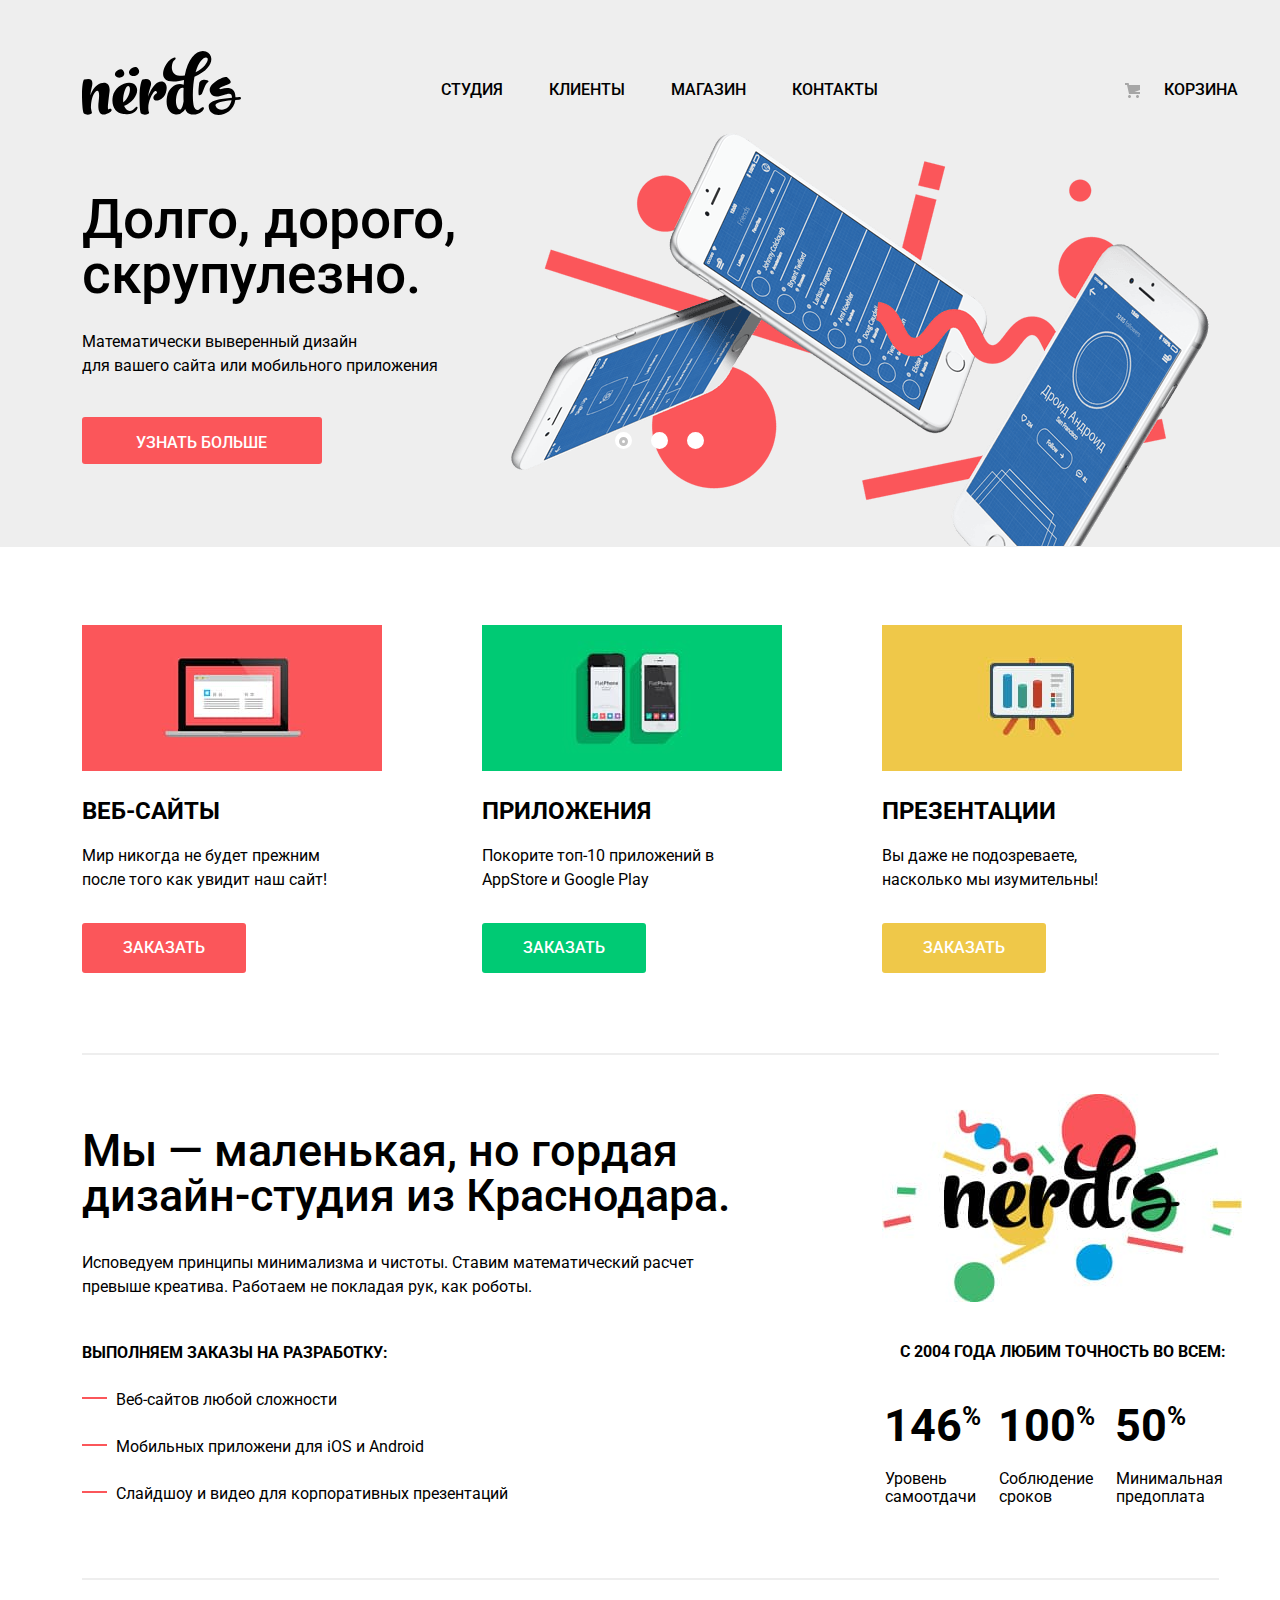
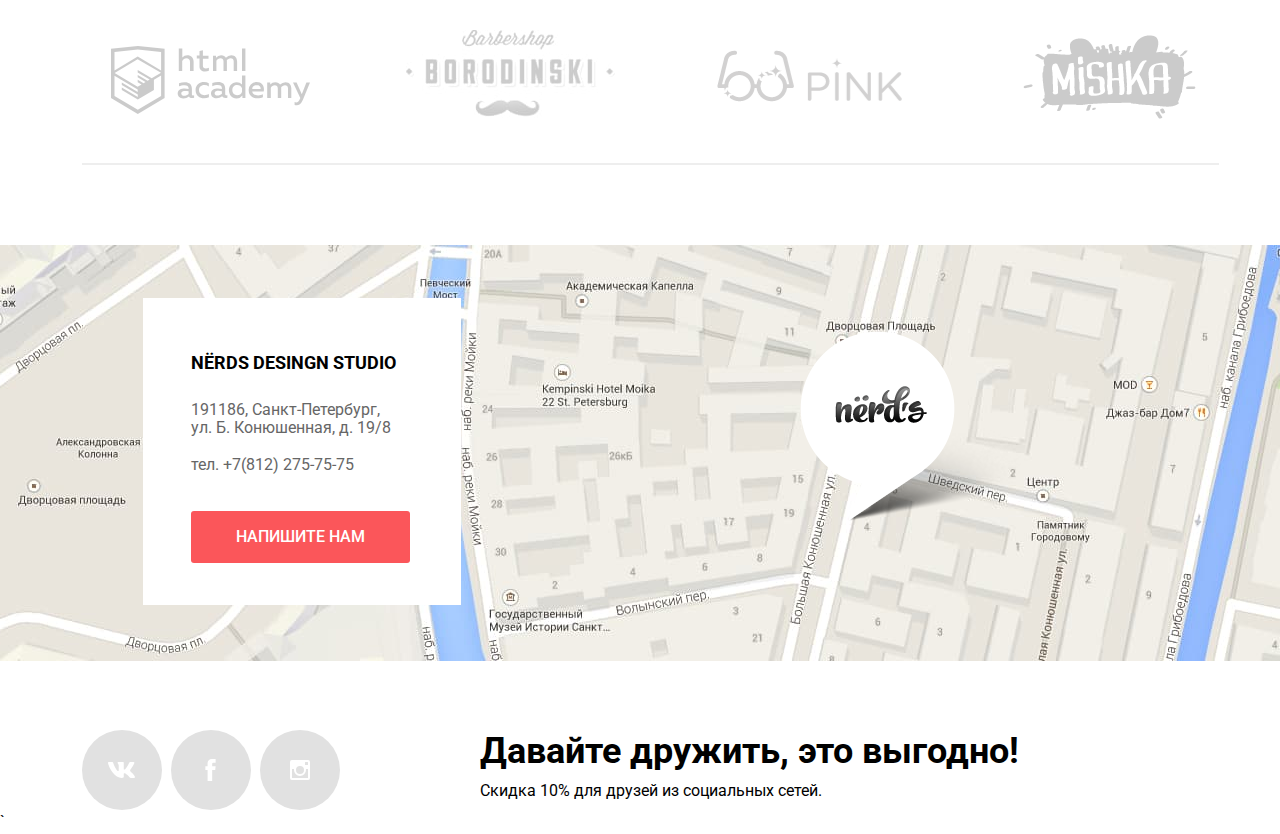
==== index.html @ 5477e5da "Выполнение задания" ====
<!DOCTYPE html>
<html class="page" lang="ru">
  <head>
    <meta charset="utf-8">
    <title>HTML Academy: Нёрдс</title>
    <link rel="preconnect" href="https://fonts.gstatic.com">
    <link href="https://fonts.googleapis.com/css2?family=Roboto&display=swap" rel="stylesheet">
    <link rel="stylesheet" href="css/normalize.css">
    <link rel="stylesheet" href="css/style.css">

    <link rel="icon" href="favicon.ico">
    <link rel="icon" href="favicon/icon.svg" type="image/svg+xml">
    <link rel="apple-touch-icon" href="favicon/180.png">
    <link rel="manifest" href="manifest.webmanifest">
  </head>
<body class="page-body">
  <header class="main-header">
      <div class="container">
        <nav class="main-navigation-wrapper">
          <a class="header-logo" href="#">
            <img class="main-header-logo" src="img/nerds-logo.svg" width="159.87" height="65.02" alt="Logo Nerds">
          </a>
          <ul class="site-navigation">
            <li><a class="site-navigation-atelier" href="#">Студия</a></li>
            <li><a class="site-navigation-client" href="#">Клиенты</a></li>
            <li><a class="site-navigation-catalog" href="сatalog.html">Магазин</a></li>
            <li><a class="site-navigation-contact" href="#"> Контакты</a></li>
          </ul>
          <div class="basket-navigation">
            <a class="basket-link" href="#">Корзина</a>
          </div>
        </nav>
      </div>
  </header>
  <main>
    <section class="beginning">
      <div class="container">
        <h1 class="visually-hidden">Интернет магазин Nerds</h1>
        <div class="advantages">
          <p class="slogan">Долго, дорого,<br> скрупулезно.</p>
          <p class="slogan-mini">Математически выверенный дизайн<br> для вашего сайта или мобильного приложения</p>
          <a href="#" class="button">Узнать больше</a>
        <section class="slider">
          <ul class="slider-list">
            <li class="slider-item slide slide-current">
              <img src="img/nerds-index-slide.png" width="760" height="431" alt="Фото телефонов">
            </li>
            <li class="slider-item slide">
              <img src="img/#" width="760" height="431" alt="Фото компьютеров">
            </li>
            <li class="slider-item slide">
              <img src="img/#" width="760" height="431" alt="Фото планшетов">
            </li>
          </ul>
        </section>
        <div class="slider-controls">
          <button  class="current" type="button" aria-label="Первый слайд"></button>
          <button type="button" aria-label="Второй слайд"></button>
          <button type="button" aria-label="Третий слайд"></button>
        </div>
        </div>
      </div>
    </section>
    <section>
      <div class="container">
        <h2 class="visually-hidden">Услуги</h2>
        <ul class="services-list">
          <li class="services-item">
            <img src="img/illustration-1.jpg"  width="760" height="431" alt="Веб-сайты">
            <h3>Веб-сайты</h3>
            <p>Мир никогда не будет прежним после того как увидит наш сайт!</p>
            <a href="#" class="button order-one">Заказать</a></li>
          <li class="services-item">
            <img src="img/illustration-2.jpg" width="300" height="146" alt="Презентации">
            <h3>Приложения</h3>
            <p>Покорите топ-10 приложений в AppStore и Google Play</p>
            <a href="#" class="button order-two">Заказать</a></li>
          <li class="services-item">
            <img src="img/illustration-3.jpg" width="300" height="146" alt="Презентации">
            <h3>Презентации</h3>
            <p>Вы даже не подозреваете, насколько мы изумительны!</p>
            <a href="#" class="button order-three">Заказать</a></li>
        </ul>
      </div>
      </section>
  <section class="features">
    <div class="container">
      <h2 class="visually-hidden">О студии</h2>
      <div class="aside">
        <p class="slogans">Мы &#8212; маленькая, но гордая дизайн-студия из Краснодара.</p>
        <img src="img/nerds-logo-color.jpg" width="360" height="208" alt="Логотип «Нердс»">
        <p class="aside-text">Исповедуем принципы минимализма и чистоты. Ставим математический расчет превыше креатива. Работаем не покладая рук, как роботы.</p>
        <p class="orders">Выполняем заказы на разработку:</p>
        <ul class="orders-for-software">
          <li class="orders-for-software-item"> Веб-сайтов любой сложности</li>
          <li class="orders-for-software-item"> Мобильных приложени для iOS и Android</li>
          <li class="orders-for-software-item"> Слайдшоу и видео для корпоративных презентаций</li>
        </ul>
        <table class="accuracy-table">
          <caption>С 2004 года любим точность во всем:</caption>
          <th>146<span class="interest">%</span></th>
          <th>100<span class="interest">%</span></th>
          <th>50<span class="interest">%</span></th>
          <tr>
            <td>Уровень самоотдачи</td>
            <td>Соблюдение сроков</td>
            <td>Минимальная предоплата</td>
          </tr>
        </table>
      </div>
    </div>
  </section>
      <div class="container">
        <h3 class="visually-hidden">Наши партнеры</h3>
        <div class="partner">
          <a href="https://htmlacademy.ru/study" class="partner-foto">
            <img src="img/logo-html.svg" width="199" height="67.82" alt="Логотип «Html Academy»"></a>
          <p class="partner-foto borod-partner">
            <img src="img/logo-borod.jpg" width="209" height="90"  alt="Логотип Барбершоп «Боровицкий»"></p>
          <p class="partner-foto pink-partner">
            <img src="img/logo-pink.svg" width="185" height="52"  alt="Логотип «Pink»"></p>
          <p class="partner-foto michka-partner">
            <img src="img/logo-michka.png" width="173" height="84"  alt="Логотип «Mishka»"></p>
        </div>
      </div>
    </section>
    <section class="map-main">
      <h2 class="visually-hidden">Контактная информация</h2>
      <img class="map" src="img/map.jpg" width="100%" height="416" alt="Карта">
      <div class="container">
        <div class="contacts">
          <div class="address-text">
            <p class="nerds">nёrds desingn studio</p>
            <p>191186, Санкт-Петербург, ул. Б. Конюшенная, д. 19/8</p>
            <a class="contacts-phone" href="tel:+78122757575">тел. +7(812) 275-75-75</a>
            <a href="https://echo.htmlacademy.ru" class="button write-button">Напишите нам</a>
          </div>
          <img class="pointer" src="img/map-marker.png" width="231" height="190" alt="Указатель">
        </div>
      </div>
  </section>
</main>
<footer class="main-footer">
    <div class="container">
      <div class="social">
        <ul class="footer-social">
          <li>
            <a class="social-button" href="#" aria-label="Вконтакте">
              <span class="visually-hidden">Вконтакте</span>
              <svg aria-hidden="true" width="27" height="16" focusable="false" viewBox="0 0 128 76"><path d="M125,5.15c.89-3,0-5.15-4.23-5.15h-14a6,6,0,0,0-6.09,4S93.59,21.31,83.5,32.59c-3.26,3.26-4.74,4.3-6.52,4.3-.89,0-2.18-1-2.18-4V5.15c0-3.56-1-5.15-4-5.15h-22a3.37,3.37,0,0,0-3.56,3.22c0,3.37,5,4.15,5.56,13.64V37.48c0,4.52-.82,5.34-2.6,5.34-4.74,0-16.29-17.43-23.13-37.38C23.72,1.57,22.38,0,18.8,0H4.8C.8,0,0,1.88,0,4c0,3.71,4.75,22.1,22.1,46.42C33.67,67,50,76,64.8,76c8.9,0,10-2,10-5.45V58c0-4,.84-4.8,3.66-4.8,2.08,0,5.64,1,13.94,9C101.9,71.74,103.46,76,108.8,76h14c4,0,6-2,4.85-6s-5.8-9.64-11.81-16.4c-3.27-3.86-8.16-8-9.64-10.09-2.08-2.67-1.49-3.86,0-6.23,0,0,17-24,18.83-32.18Z" fill="#FFFFFF"/></svg></a></li>
          <li>
            <a class="social-button" href="#" aria-label="Фейсбук">
              <span class="visually-hidden">Фейсбук</span>
              <svg aria-hidden="true" width="19" height="22" focusable="false" viewBox="0 0 10.15 21.74"><path d="M3.34 1.12A4.77 4.77 0 0 1 6.53 0h3.61v3.81H7.81a1.07 1.07 0 0 0-1.09.83v2.55h3.42c-.08 1.23-.24 2.45-.41 3.67h-3v10.87H2.21V10.86H0V7.21h2.19V3.66a3.83 3.83 0 0 1 1.15-2.54z" fill="#FFFFFF"/></svg></a></li>
          <li>
            <a class="social-button" href="#" aria-label="Инстаграм">
              <span class="visually-hidden">Инстаграм</span>
              <svg aria-hidden="true" width="20" height="20" focusable="false" viewBox="0 0 20 20"><path d="M18 0H2a2 2 0 0 0-2 2v16a2 2 0 0 0 2 2h16a2 2 0 0 0 2-2V2a2 2 0 0 0-2-2zm-8 6a4 4 0 1 1-4 4 4 4 0 0 1 4-4zM2.5 18a.47.47 0 0 1-.5-.5V9h2.1a3.4 3.4 0 0 0-.1 1 6 6 0 1 0 12 0 3.4 3.4 0 0 0-.1-1H18v8.5a.47.47 0 0 1-.5.5zM18 4.5a.47.47 0 0 1-.5.5h-2a.47.47 0 0 1-.5-.5v-2a.47.47 0 0 1 .5-.5h2a.47.47 0 0 1 .5.5z" fill="#FFFFFF"/></svg></a></li>
        </ul>
        <div class="social-text">
          <p>Давайте дружить, это выгодно!</p>
          <span class="sale">Скидка 10% для друзей из социальных сетей.</span>
      </div>
    </div>
  </div>`
    <div class="container">
      <div class="modal">
        <span>Напишите нам</span>
        <form class="login-form" action="#" method="post">
          <p class="appointment-item">
            <label for="name-fields">Ваше имя:</label>
            <input class="login-icon-name" type="text" id="name-fields" placeholder="Имя Фамилия">
          </p>
          <p class="appointment-item">
            <label for="login-fields">Ваш email:</label>
            <input class="login-icon-login" type="text" id="login-fields" placeholder="email@example.com">
          </p>
          <p class="appointment-item login-text">
            <label for="text-fields">Текст письма:</label>
            <input class="login-icon-text" type="text" id="text-fields" placeholder="В свободной форме">
          </p>
          <input class="button" type="submit" value="Отправить">
      </form>
      <button class="modal-close" type="button" aria-label="Закрыть"></button>
    </div>
  </div>
</footer>
<script src="login.js"></script>
</body>
</html>
---- css/style.css ----
/* Variables */

:root {
  --basic-black: #000000;
  --basic-white: #ffffff;
  --basic-extra-dark: #283136;
  --basic-grey: #242424;
  --basic-dum-grey: #666666;
  --basic-beige: #EEEEEE;
  --basic-beige-fon: #888888;
  --basic-button: #FB565A;
  --basic-button-hov:#E74246;
  --basic-button-foc:#D7373B;
  --basic-button-order-two: #00CA74;
  --basic-button-order-two-hov: #00BC6C;
  --basic-button-order-two-foc: #00AA62;
  --basic-button-order-three: #EFC849;
  --basic-button-order-three-hov: #EAB534;
  --basic-button-order-three-foc: #E5A722;
  --basic-social-button: #E1E1E1;
  --basic-button-appointment-item: #444444;
  --basic-button-login-icon-text: #B4B9BB;
  --basic-range-controlsr: #f1f1f1;
  --basic-range-controls: #00ca74;
  --basic-range-controls-toggler: #ababab;
  --basic-range-toggler: #cfcfcf;
  --basic-input-radio: #4D4D4D;
  --basic-button-show-hov: #DFDFDF;
  --basic-button-show-foc: #D5D5D5;
  --basic-triangle-up:  #A6A6A6;
  --basic-triangle-down: #231F20;
  --basic-pagination-item: #DBDBDB;

  --special: #E74246;
  --special-logo: #FB565A;}

/* Global */

.page-body {
  margin: 0;
  padding: 0;
  font-family: "Roboto", sans-serif;
  font-size: 16px;
  line-height: 24px;
  font-weight: 400;
  color: var(--basic-black);
  background-color: var(--beige-fon);
  min-height: 100%;
  display: grid;
  align-content: start;
  grid-template-rows: min-content 1fr min-content;}

img {
  max-width: 100%;
  height: auto;}

.button{
  color: var(--basic-white);
  background-color: var(--basic-button);
  font: inherit;
  text-align: center;
  border: none;
  display: inline-block;
  border-radius: 3px;
}

a {
  text-decoration: none;
}


.site-navigation,
.services-list,
.aside ul,
.focioter-social,
.grid-list,
.features-list,
.template,
.pagination-list ul,
.focioter-social{
  list-style: none;
}

.basket-link {
  list-style: none;
  color: var(--basic-black);
}

.visually-hidden {
  position: absolute;
  width: 1px;
  height: 1px;
  margin: -1px;
  border: 0;
  padding: 0;
  white-space: nowrap;
  clip-path: inset(100%);
  clip: rect(0 0 0 0);
  overflow: hidden;
}

  /* Grid*/

.page {
  height: 100%;
}

/* Header */

.main-header {
  font-weight: 500;
  line-height: 30px;
  background-color: var(--basic-beige);
  text-transform: uppercase;
}

.main-navigation-wrapper {
  display: flex;
  flex-wrap: wrap;
  justify-content: flex-start;
  width: 100%;
  margin: 0 auto;
  margin-left: 20px;
}

.main-header-logo {
  width: 159.87px;
  height: 65.02px;
  margin: 0;
  padding: 0;
  margin-top: 50px;
}

.main-header-logo:hover {
  opacity: 0.7;}
.main-header-logo:focus {
  opacity: 0.3;}


.site-navigation a,
.basket-link a,
.site-navigation a:focus,
.basket-link:focus {
  color: var(--basic-black);
}

.site-navigation a:hover,
.basket-link:hover{
  color: var(--special-logo);
}

.site-navigation a:active,
.basket-link:active{
  color: var(--basic-black);
}

.site-navigation a,
.basket-link{
  display: block;
}

.site-navigation {
  display: flex;
  flex-wrap: wrap;
  width: 640px;
  margin: 0;
  padding: 0;
  margin-top: 60px;
  padding-left: 200px;
}

.site-navigation a {
  padding-right: 46px;
  padding-top: 15px;
}

.site-navigation-catalog-current:before{
  content: "";
  width: 70px;
  height: 2px;
  background-color: var(--special-logo);
  position:absolute;
  top: 118px;
  left: 737px;
}

.basket-link::before {
  content: "";
  position: absolute;
  top: 23px;
  left: 24px;
  width: 15px;
  height: 15px;
  background-image: url("../img/cart-icon.svg");
  background-repeat: no-repeat;
  background-position: 0 0;
}

.basket-navigation {
  max-width: 120px;
  position: relative;
  margin-top: 60px;
  margin-left: 20px;
  padding-left: 63px;
}
.basket-navigation a {
  margin-top: 15px;
}
  /* Container */

.container {
  width: 1157px;
  margin: 0 auto;
  padding: 0;
}

  /* Main*/

.advantages {
  background-color: var(--basic-beige);
  background-size: 100%;
  display: grid;
  grid-template-columns: 395px 137px 623px;
  grid-template-rows: 189px 25px 40px 10px 158px;
  margin: 0 auto;
  margin-left: 20px;
}

.beginning{
  background-color: var(--basic-beige);
  background-size: 100%;
}

.slogan {
  font-size: 55px;
  font-weight: 500;
  line-height: 55px;
  grid-column: 1/3;
  grid-row: 1/2;
  z-index: 1;
  margin-top: 67px;
}

.slogan-mini {
  display: block;
  grid-column: 1/2;
  grid-row: 2/3;
}

.advantages a {
  background-color: var(--basic-button);
  margin-top: 38px;
  grid-column: 1/2;
  grid-row: 4/-1;
}

.advantages .button{
  display: block;
  width: 240px;
  height: 30px;
  text-transform: uppercase;
  line-height: 18px;
  font-weight: 500;
  padding-top: 17px;
}

.advantages .button:hover{
  background-color: var(--basic-button-hov);}
.advantages .button:focus{
  background-color: var(--basic-button-foc);
  box-shadow: inset 0px 3px 0px rgba(0, 1, 1, 0.1);}

.slider {
  position: relative;
  grid-column: 2/-1;
  grid-row: 1/-1;
  background-color: var(--basic-beige);
  margin-top: -10px;
}

.slider-list {
  margin: 0;
  padding: 0;
  list-style: none;
}

.slide {
  display: none;
}

.slider-controls {
  position: relative;
  top: 93px;
  left: 533px;
  z-index: 20;
  display: flex;
  width: 67px;
  justify-content: space-between;
 }

.slider-controls button {
  padding: 0;
  width: 17px;
  height: 17px;
  background-color: var(--basic-white);
  border: 2px solid var(--basic-white);
  border-radius: 50%;
  cursor: pointer;
  margin-right: -22.5px;
}

.slide-current {
  display: block;
}

.slider-controls .current::before {
  content: "";
  position: absolute;
  border: 3px solid #C1C1C1;
  width: 3px;
  height: 3px;
  border-radius: 50%;
  bottom: 26px;
  left: 4px;
}

.advantages img{
  grid-column: 2/-1;
  grid-row: 1/-1;
  background-color: var(--basic-beige);
}

.services-list {
  text-align: left;
  display: grid;
  grid-template-columns: 300px 300px 300px;
  column-gap: 100px;
  padding: 0 0;
  margin-top: 78px;
  margin-left: 20px;
  border-bottom: 2px solid var(--basic-beige);
}

.services-item h3 {
  font-weight: 700;
  font-size: 24px;
  line-height: 30px;
  text-align: left;
  text-transform: uppercase;
  margin-top: 18px;
  margin-bottom: 18px;
}

.services-item p{
  padding-right: 25px;
}

.services-list .button {
  display: inline-block;
  vertical-align: middle;
  padding: 16px 41px;
  margin-top: 15px;
  margin-bottom: 80px;
}

.services-list a {
  text-align: center;
  text-transform: uppercase;
  line-height: 18px;
  font-weight: 500;
}

.order-one:hover {
  background-color: var(--basic-button-hov);}
.order-one:focus{
  background-color:  var(--basic-button-foc);
  box-shadow: inset 0px 3px 0px rgba(0, 1, 1, 0.1);}

.order-two {
  background-color: var(--basic-button-order-two);}

.order-two:hover {
  background-color:var(--basic-button-order-two-hov);}
.order-two:focus {
  background-color: var(--basic-button-order-two-foc);
  box-shadow: inset 0px 3px 0px rgba(0, 1, 1, 0.1);}

.order-three{
  background-color: var(--basic-button-order-three);}

.order-three:hover {
  background-color: var(--basic-button-order-three-hov);}
.order-three:focus {
  background-color: var(--basic-button-order-three-foc);
  box-shadow: inset 0px 3px 0px rgba(0, 1, 1, 0.1);}


.aside {
  display: grid;
  grid-template-columns: 650px 360px;
  grid-template-rows: 50px 100px 89px 48px 120px;
  column-gap: 150px;
  border-bottom: 2px solid var(--basic-beige);
  padding-bottom: 100px;
  margin-left: 20px;
}

.slogans {
  grid-row: 1/3;
  font-weight: 500;
  font-size: 45px;
  line-height: 45px;
  margin-top: 57px;
}

.aside img {
  grid-column: 2/-1;
  grid-row: 1/3;
  padding-top: 23px;
}

.aside-text{
  grid-column: 1/2;
  grid-row: 3/4;
  margin: 0;
  padding: 0;
  margin-top: 30px;
}

.aside caption,
.orders {
  font-weight: 700;
  text-transform:uppercase;
}

.orders {
  grid-column: 1/2;
  grid-row: 4/5;
  padding-top: 15px;
}

.orders-for-software {
  grid-column: 1/2;
  grid-row: 5/-1;
  margin: 0;
  padding: 0;
  margin-top: 30px;
}
.orders-for-software li{
  padding-bottom: 23px;
}

.orders-for-software-item::before {
  content: "";
  display: inline-block;
  vertical-align: middle;
  width: 25px;
  height: 2px;
  background-color: var(--special-logo);
  margin-right: 5px;
  margin-bottom: 5px;
}
.accuracy-table{
  grid-column: 2/3;
  grid-row:-3/-1;}

.aside caption{
  margin-top: 30px;
}

.aside td {
  line-height: 18px;
  padding-top: 10px;
  padding-right: 20px;
}

.accuracy-table th {
  font-size: 45px;
  line-height: 64px;
  font-weight: 700;
  padding: 0;
  padding-top: 28px;
  text-align: left;
}

.accuracy-table .interest {
  display: inline-block;
  vertical-align: middle;
  font-size: 26px;
  line-height: 40px;
  vertical-align: super;
}

.partner {
  display: flex;
  justify-content: flex-start;
  margin: 0;
  padding: 0;
  border-bottom: 2px solid var(--basic-beige);
  padding-top: 12px;
  margin-bottom: 80px;
  padding-bottom: 20px;
  margin-left: 20px;
}
.partner a {
  margin-top: 54px;
  padding-right: 48px;
  margin-left: 29px;
}

.partner-foto img {
  opacity: 0.2;
}

.partner-foto img:hover{
   opacity: 1;
}
.partner-foto img:focus{
   opacity: 0.1;
}

.borod-partner{
  margin-top: 38px;
  margin-right: 20px;
  padding-right: 20px;
}

.borod-partner::before {
  content: "";
  display: inline-block;
  vertical-align: baseline;
  width: 2px;
  height: 52px;
  background-color: 2px solid var(--basic-beige);
  margin-right: 42px;
  margin-bottom: 18px;
}

.pink-partner::before {
  content: "";
  display: inline-block;
  vertical-align: baseline;
  width: 2px;
  height: 52px;
  background-color: 2px solid var(--basic-beige);
  margin-right: 54px;
}

.pink-partner{
  margin-top: 58px;
  margin-right: 22px;
  padding-left: 2px;
}

.michka-partner::before {
  content: "";
  display: inline-block;
  vertical-align: baseline;
  width: 2px;
  height: 52px;
  background-color: 2px solid var(--basic-beige);
  margin-right: 55px;
  margin-bottom: 20px;
}

.michka-partner{
  margin-top: 43px;
  margin-left: 38px;
}

  /*Main-footer*/


.map {
  width: 100%;
  height: 416px;
  object-fit: cover;
  position: absolute;
}

.address-text {
  position: absolute;
  background-color:  var(--basic-white);
  width: 270px;
  height: 275px;
  text-align: left;
  padding-left: 48px;
  padding-top: 32px;
  top: 53px;
  left: 143px;
}

.address-text p:nth-child(2){
  margin-right: 60px;
  margin-top: 23px;
}

.map {
  width: 100%;
  height: 416px;
  object-fit: cover;
  position: absolute;
}

.map-main{
  position: relative;
}

.contacts .nerds {
  font-size: 18px;
  line-height: 30px;
  font-weight: 700;
  color: var(--basic-black);
  text-transform: uppercase;
}

.contacts p {
  color: var(--basic-dum-grey);
  line-height: 18px;
}

.contacts .write-button {
  padding: 17px 45px;
  text-transform: uppercase;
  margin-top: 34px;
  line-height: 18px;
  font-weight: 500;
}

.contacts-phone {
  color: var(--basic-dum-grey);
  padding-right: -10px;
}

.pointer {
  position: absolute;
  top: 86px;
  left: 800px;
  width: 231px;
  height: 190px;
}


  /*Footer*/

.footer-social{
  display: flex;
  flex-wrap: nowrap;
  margin: 0 0;
  padding: 0 0;
  list-style: none;
  margin-top: 485px;
  margin-left: 20px;
}

.social{
  display: grid;
  grid-template-columns: 290px 1fr;
}

.social p {
  font-size: 36px;
  line-height: 36px;
  font-weight: 700;
  margin-bottom: 10px;
}

.social-button {
  display: flex;
  align-items: center;
  justify-content: center;
  width: 80px;
  height: 80px;
  border-radius: 50px;
  background-color: var(--basic-social-button);
  margin-right: 9px;}

.social-button:hover {
  background-color: var(--basic-button-hov);}
.social-button:focus {
  background-color: var(--basic-button-foc);
  box-shadow: inset 0px 3px 0px rgba(0, 1, 1, 0.1);}

.social-button:focus path {
  fill: rgba(0, 1, 1, 0.1);
}

.social-text {
  text-align: left;
  padding-left: 128px;
  margin-top: 452px;
}

.sale {
  line-height: 22px;
  padding: 0 0;
  margin: 0 0;
}

/*Modal*/

.modal {
  position: fixed;
  display: none;
  width: 960px;
  text-align: left;
  padding-left: 80px;
  background-color: var(--basic-white);
  box-shadow: 0px 20px 40px rgba(0, 0, 0, 0.4);
  transform: translate(-50%, -50%);
  left: 50%;
  top: 50%;
  z-index: 2;
  margin-right: auto;
}

.modal-show {
  display: block;
  animation: bounce 0.6s;
}

.modal-error {
  animation: shake 0.6s;
}
.modal span {
  display: block;
  font-size: 45px;
  line-height: 52,73px;
  font-weight: 700;
  padding-top: 78px;
  padding-left: 20px;
  padding-bottom: 33px;
}

.login-form {
  display: flex;
  flex-wrap: wrap;
  justify-content: flex-start;
}

.modal p {
  font-weight: 700;
  line-height: 18px;
}

.appointment-item{
  padding-left: 20px;
}

.appointment-item input {
  display: block;
  width: 340px;
  height: 45px;
  margin-top: 5px;
  color: var(--basic-button-appointment-item);
  opacity: 0.5;
  border-radius: 3px;
}

.login-text{
  padding-top: 3px;
}

.login-text input{
  display: block;
  width: 740px;
  height: 115px;
}


.login-icon-name:hover,
.login-icon-login:hover,
.login-icon-text:hover {
  border: 2px solid var(--basic-button-login-icon-text);
  opacity: 0.5;}
.login-icon-name:focus,
.login-icon-login:focus,
.login-icon-text:focus {
  border: 2px solid var(--basic-black);
  color: var(--basic-button-appointment-item);
  opacity: 1;}
.login-icon-name:invalid,
.login-icon-login:invalid,
.login-icon-text:invalid {
  border: 2px solid var(--basic-button-hov);
  color: var(--basic-button-hov);}

.modal input{
  padding: 0;
  padding-left: 16px;
  margin-top: 12px;
  margin-right: 20px;
}

.login-form .button{
  display: block;
  margin-left: 21px;
  margin-top: 27px;
  margin-bottom: 83px;
  padding: 13px 84px;
  text-transform: uppercase;
}

.modal-close {
  position: absolute;
  top: 78.01px;
  right: 60px;
  width: 21px;
  height: 21px;
  background-image: url("../img/close.svg");
  background-color:  var(--basic-white);
  border: 0;
  cursor: pointer;
  }

/*Catalog*/

.main-catalog{
  margin-left: 20px;
}

.title-wrapper{
  font-size: 55px;
  line-height: 55px;
  font-weight: 500;
  margin-top: 68px;
  margin-left: 33px;
  margin-bottom: 110px;
  text-align: center;
  text-transform: none;
}

.page-catalog {
  display: grid;
  grid-template-columns: 160px 1fr;
}


/*filter price*/

.price {
  line-height: 22px;
  color: var(--basic-extra-dark);}

.price .filter-item {
  margin: 0;
  padding: 0;
  border: none;}

.range-filter {
  width: 260px;
  margin-top: 52px;}

.filter-item legend {
  font-size: 18px;
  line-height: 24px;
  text-transform: uppercase;
  font-weight: 700;
}

.range-controls {
  height: 41px;
  margin-bottom: 12px;
  padding-top: 40px;
  position: relative;
  padding-right: 20px;
  padding-left: 25px;
  background-color: var(--basic-range-controlsr);
  border-radius: 5px;
}

.range-controls .bar {
  width: 70%;
  height: 2px;
  background: var(--basic-range-controls);}

.range-controls .toggle {
  width: 4px;
  height: 4px;
  padding: 0;
  border: 8px solid var(--basic-white);
  background-color:var(--basic-range-controls-toggler);
  border-radius: 50%;
  box-shadow: 0 2px 1px 0 var(--basic-range-toggler);
  position: absolute;
  top: 31px;
  left: 0;
  cursor: pointer;}

.range-controls .toggle-min {
  left: 18px;
}

.price-controls label {
  text-transform: uppercase;
  font-family: "Roboto", "Arial", sans-serif;
  font-size: 16px;
}

.range-controls .toggle-max {
  left: 160px;
}

.range-controls .scale {
  height: 2px;
  background: #d7dcde;
}

.price-controls input {
  font-family: inherit;
  font-size: inherit;
  text-align: center;
  width: 60px;
  padding: 10px;
  color: var(--basic-extra-dark);
  border: none;
  border-radius: 5px;
  background: var(--basic-range-controlsr);
  margin-bottom: 53px;
  margin-left: 5px;
}

.price-controls {
  display: flex;
}
.min-price {
  margin-right: 32px;
}
.filters fieldset {
  padding: 0;
  margin: 0;
  border: none;
}

/*filters*/

.filters {
  width: 260px;
  height: 750px;
  margin-top: 55px;
  margin-left: 20px;
}

.page-title {
  font-size: 18px;
  line-height: 30px;
  font-weight: 700;
  text-transform: uppercase;
  text-align: left;
}

.page-title ul {
  padding: 0;
  margin: 0;
  list-style: none;
  position: relative;
}

.grid-list{
  margin-top: 17px;
}

.grid-list li {
  opacity: 0.4;}

.grid-list label {
  line-height:20px;
  }

.filter-input-radio + label::before {
  content: "";
  position: absolute;
  left: -40px;
  top: -3px;
  width: 14px;
  height: 14px;
  border: 5px solid var(--basic-input-radio);
  border-radius: 50%;
  opacity: 0.4;
}

.filter-input-radio:checked + label::after {
  content: "";
  position: absolute;
  top: 4px;
  left: -33px;
  width: 9px;
  height: 9px;
  background-color: var(--basic-input-radio);
  border-radius: 50%;
  opacity: 0.4;
}

.filter-option {
  margin-bottom: 19px;
  display: block;
}

.feature-container{
  margin-top: 29px;
}

.feature-container label {
  line-height:20px;
}

.features-list li{
  color: var(--basic-extra-dark);
  margin-bottom: 19px;
  padding: 0;
  opacity: 0.4;
}

.filter-input-checkbox + label::before {
  content: "";
  position: absolute;
  top: 2px;
  left: -38px;
  width: 23px;
  height: 23px;
  background-image: url("../img/square.svg");
  background-repeat: no-repeat;
  background-position: 0 0;
  opacity: 0.4;
}

.filter-input-checkbox:checked + label::before{
  background-image: url("../img/checkbox-on.svg");
}

.grid-list,
.features-list{
  line-height: 20px;
}

.features-list label,
.filter-option label {
  position: relative;
  display: block;
  cursor: pointer;
  user-select: none;
}

.filter-option:hover,
.features-list li:hover,
.filter-option:hover label::before,
.filter-option:hover label::after,
.features-item:hover label::before {
  opacity: 1;
}

.filter-input-radio:disabled +label,
.filter-input-checkbox:disabled +label {
  opacity: 0.3
}


.button-show {
  line-height: 18px;
  font-weight: 500;
  text-transform: uppercase;
  text-align: center;
  border: none;
  width: 260px;
  height: 50px;
  padding-top: 3px;
  margin-top: 34px;
}

.button-show:hover{background-color:var(--basic-button-show-hov);}
.button-show:focus{background-color: var(--basic-button-show-foc);
  box-shadow: inset 0px 3px 0px rgba(0, 1, 1, 0.1);
  opacity: 0.3;}

.sort {
  display: flex;
  font-size: 14px;
  line-height: 18px;
  color: var(--basic-black);
  margin-top: 35px;
  margin-left: 40px;}

.sort .page-title {
  margin-right: 246px;
  margin-left: 220px;
}

.sort .button{
  display: block;
  color: var(--basic-black);
  background-color: var(--basic-white);
  font-size: 14px;
  line-height: 18px;
  text-transform: uppercase;
  opacity: 0.3;
  margin-top: 24px;
}

.sort .button:nth-child(2){
  margin-right: 25px;
}

.sort .button:nth-child(3){
  margin-right: 27px;
}

#triangle_up {
  width: 0;
  height: 0;
  border-bottom: 10px solid  var(--basic-triangle-up);
  border-left: 7px solid transparent;
  border-right: 7px solid transparent;
  opacity: 0.2;
  margin-left: 13px;
  margin-top: 24px;
}

#triangle_down {
  width: 0;
  height: 0;
  border-top: 10px solid  var(--basic-triangle-down);
  border-left: 7px solid transparent;
  border-right: 7px solid transparent;
  opacity: 1;
  margin-left: 46px;
  margin-top: 24px;
}

.sort .button:active,
.sort .button:focus,
.sort .button-current {
  opacity: 1;}

.sort .button:hover {
  opacity: 0.6;}

#triangle_up:active,
#triangle_up:focus{
  border-bottom: 10px solid var(--basic-triangle-down);}

#triangle_down:active,
#triangle_down:focus {
  border-top: 10px solid var(--basic-triangle-down);}

.button-current-triangle {
  margin-right: 0;
  padding-right: 0;}


    /* template*/


.template {
  display: flex;
  flex-wrap: wrap;
  justify-content: flex-start;
  margin-left: 200px;
  list-style: none;
  margin-left: 220px;
}

.template li {
  width: 358px;
  min-height: 616px;
}

.template li:nth-child(1),
.template li:nth-child(3),
.template li:nth-child(5){
  margin-right: 20px;
}
.template li:nth-child(1),
.template li:nth-child(2){
  margin-top: 13px;
}
.template img{
  display: block;
  width: 358px;
  height: 652px;
  object-fit: contain;
  background-size: 100%;
  padding: 0;
}
.template-item:hover .card-template{
  display: block;
}

.template-item {
  margin: 0;
  background-image: url("../img/browser.svg");
  position: relative;
  background-repeat: no-repeat;
}

.template-item:hover{
background-image: url("../img/browser-dark.svg");}

.card-template {
  width: 358px;
  height: 231px;
  background-color: var(--basic-beige);
  text-align: center;
  position: absolute;
  bottom: 0;
  right: 0;
  margin-bottom: 35px;
  display: none;
}

.card-template .page-title{
  text-align: center;
  padding-top: 8px;
}

.template .page-title:hover{
  color: var(--basic-button)}
.template .page-title:focus{
  opacity: 0.3;}

.template-info {
  display: block;
  line-height: 18px;
  color: var(--basic-dum-grey);
  text-align: center;
  margin: 0 90px;
}

.template-price{
  background-color: var(--basic-button);
  border-radius: 3px;
  color: var(--basic-white);
  margin-left: 80px;
  margin-right: 80px;
  padding: 13px 30px;
  margin-top: 33px;
  line-height: 18px;
  font-weight: 500;
}

.template-price:hover{
  background-color: var(--basic-button-hov);}
.template-price:focus{
  background-color: var(--basic-button-foc);
  box-shadow: inset 0px 3px 0px rgba(0, 1, 1, 0.1);
}

.pagination-list {
  display: flex;
  flex-wrap: wrap;
  list-style: none;
  width: 500px;
  margin-left: 260px;
  margin-top: 20px;
  padding: 0 0;
}

.pagination-list a {
  display: block;
  padding: 13px 20px;
  background-color: var(--basic-beige);}

.pagination-item {
  margin-right: 11px;
  margin-bottom: 48px;}

.pagination-item a {
  color: var(--basic-black);
}

.item-next a{
  display: block;
  padding: 13px 79px;
  font-weight: 500;
  text-transform: uppercase;
}

.pagination-item a:hover {
  background-color: var(--basic-button-show-hov);}

.pagination-item a:focus {
  background-color: var(--basic-button-show-foc);
  box-shadow: inset 0px 3px 0px rgba(0, 1, 1, 0.1);
  border-radius: 3px;}

.pagination-item a:active {
  background-color: rgba(0, 0, 0, 0.0001);
  border: 3px solid var(--basic-pagination-item);}

.pagination-item-current a,
.pagination-item-current a:hover,
.pagination-item-current a:focus,
.pagination-item-current a:active {
  padding: 9px 18px;
  background-color:  rgba(0, 0, 0, 0.0001);
  border: 3px solid var(--basic-pagination-item);}

  /* Animations */

  @keyframes bounce {
0% {
  transform: translateY(-2000px);
}
70% {
  transform: translateY(30px);
}
90% {
  transform: translateY(-10px);  }
100% {
  transform: translateY(0);
}
  }

@keyframes shake {
0%,
100% {
  transform: translateX(0);
}
10%,
30%,
50%,
70%,
90% {
  transform: translateX(-10px);
}
20%,
40%,
60%,
80% {
  transform: translateX(10px);
}
}
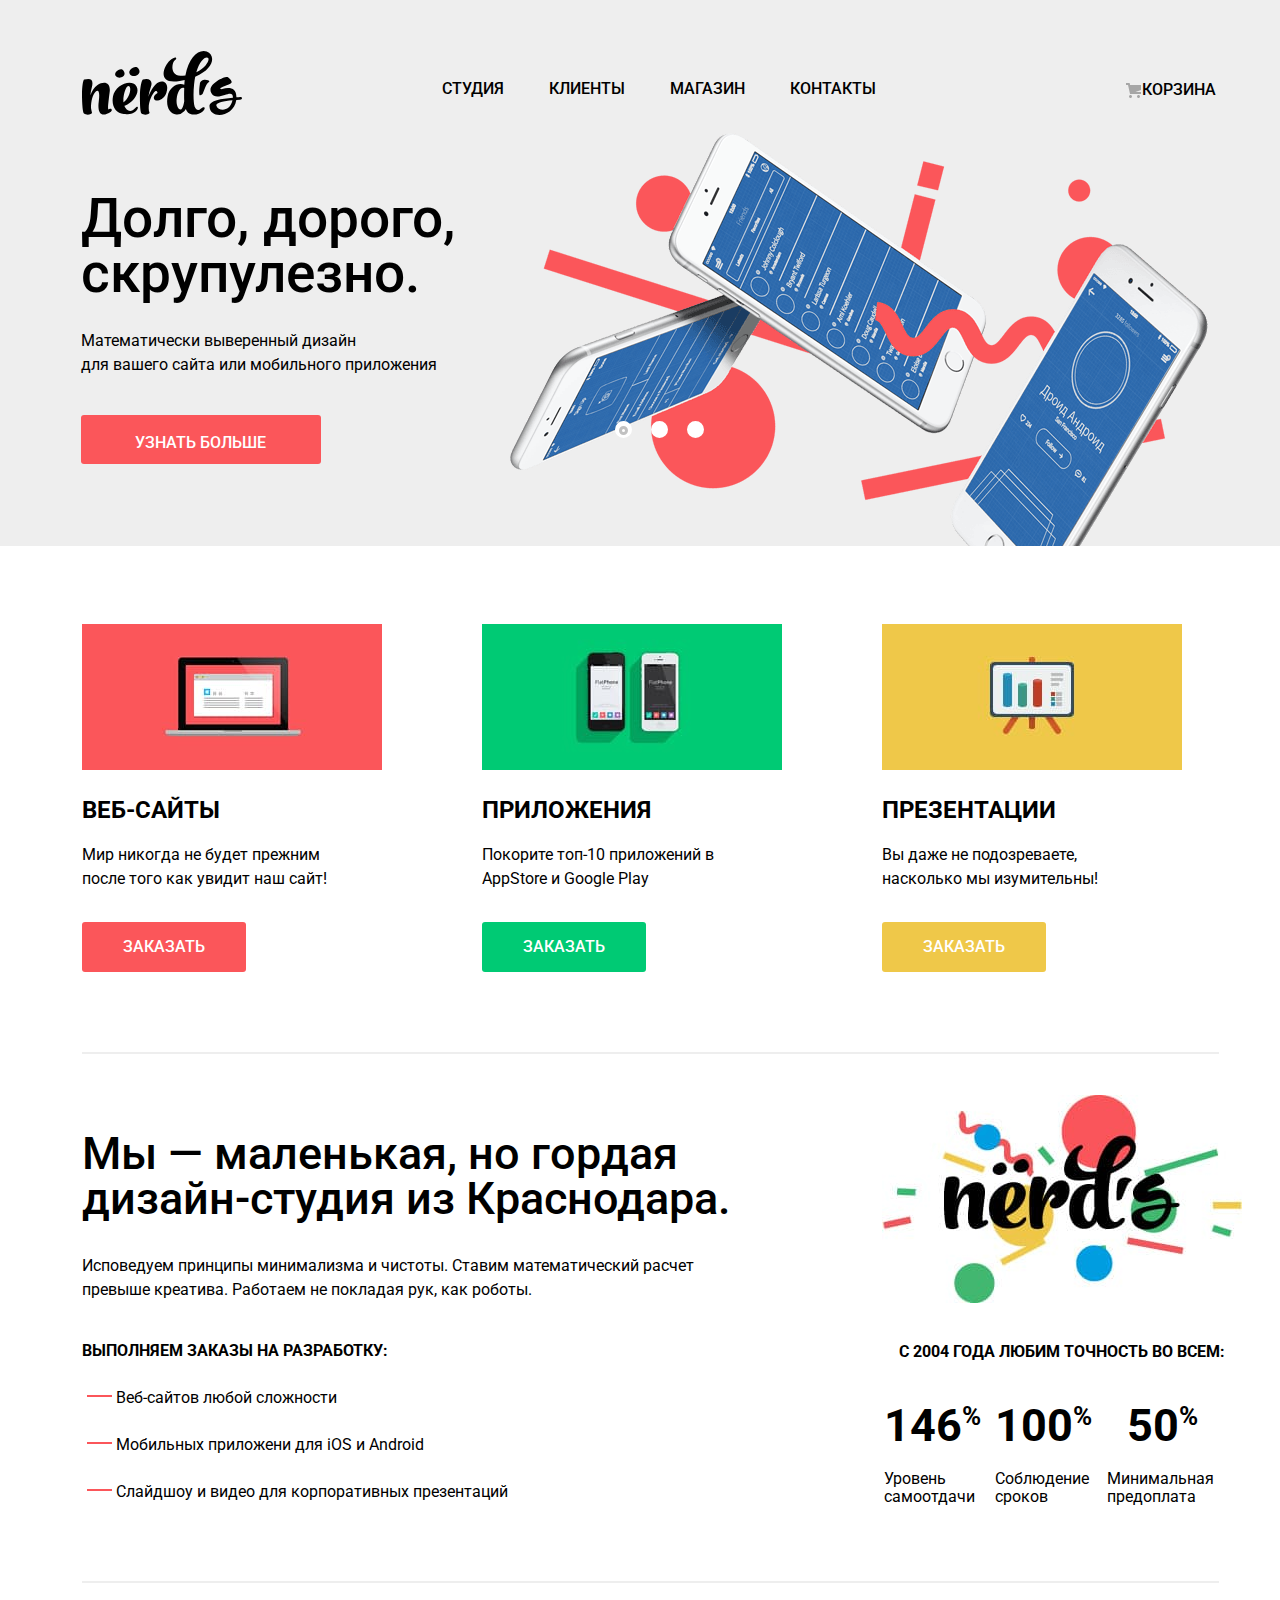
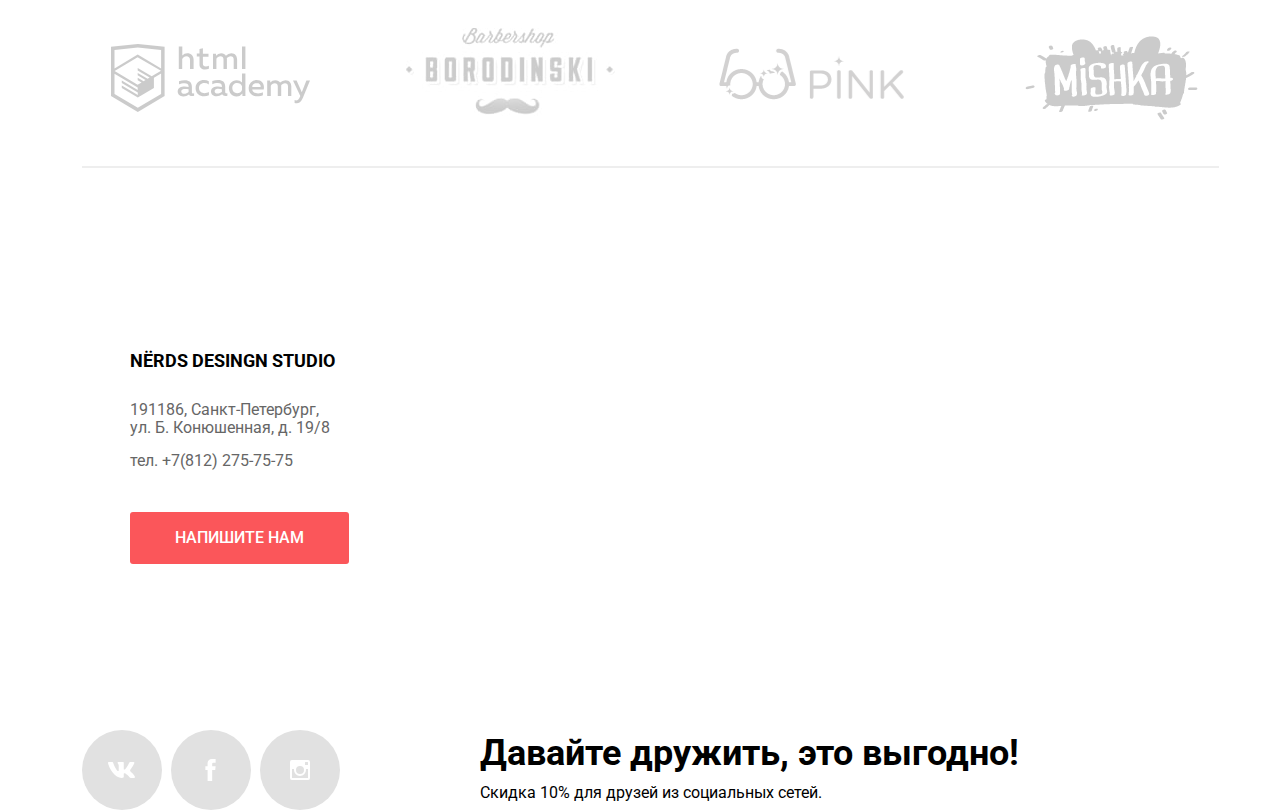
==== commit 60defeb8: "Добавление интерактивной карты" ====
--- a/index.html
+++ b/index.html
@@ -13,178 +13,204 @@
     <link rel="apple-touch-icon" href="favicon/180.png">
     <link rel="manifest" href="manifest.webmanifest">
   </head>
-<body class="page-body">
-  <header class="main-header">
+  <body class="page-body">
+    <header class="main-header">
       <div class="container">
         <nav class="main-navigation-wrapper">
           <a class="header-logo" href="#">
-            <img class="main-header-logo" src="img/nerds-logo.svg" width="159.87" height="65.02" alt="Logo Nerds">
+            <img class="main-header-logo" src="img/nerds-logo.svg" width="160" height="65" alt="Logo Nerds">
           </a>
           <ul class="site-navigation">
-            <li><a class="site-navigation-atelier" href="#">Студия</a></li>
-            <li><a class="site-navigation-client" href="#">Клиенты</a></li>
-            <li><a class="site-navigation-catalog" href="сatalog.html">Магазин</a></li>
-            <li><a class="site-navigation-contact" href="#"> Контакты</a></li>
+            <li>
+              <a class="site-navigation-atelier" href="#">Студия</a>
+            </li>
+            <li>
+              <a class="site-navigation-client" href="#">Клиенты</a>
+            </li>
+            <li>
+              <a class="site-navigation-catalog" href="сatalog.html">Магазин</a>
+            </li>
+            <li>
+              <a class="site-navigation-contact" href="#"> Контакты</a>
+            </li>
           </ul>
           <div class="basket-navigation">
             <a class="basket-link" href="#">Корзина</a>
           </div>
         </nav>
       </div>
-  </header>
-  <main>
-    <section class="beginning">
-      <div class="container">
-        <h1 class="visually-hidden">Интернет магазин Nerds</h1>
-        <div class="advantages">
-          <p class="slogan">Долго, дорого,<br> скрупулезно.</p>
-          <p class="slogan-mini">Математически выверенный дизайн<br> для вашего сайта или мобильного приложения</p>
-          <a href="#" class="button">Узнать больше</a>
-        <section class="slider">
-          <ul class="slider-list">
-            <li class="slider-item slide slide-current">
-              <img src="img/nerds-index-slide.png" width="760" height="431" alt="Фото телефонов">
-            </li>
-            <li class="slider-item slide">
-              <img src="img/#" width="760" height="431" alt="Фото компьютеров">
-            </li>
-            <li class="slider-item slide">
-              <img src="img/#" width="760" height="431" alt="Фото планшетов">
+    </header>
+    <main>
+      <section class="beginning">
+        <div class="container">
+          <h1 class="visually-hidden">Интернет магазин Nerds</h1>
+            <ul class="slider-list">
+              <li class="advantages">
+                  <p class="slogan">Долго, дорого,<br> скрупулезно.</p>
+                  <p class="slogan-mini">Математически выверенный дизайн<br> для вашего сайта или мобильного приложения</p>
+                  <a href="#" class="button">Узнать больше</a>
+                  <img src="img/nerds-index-slide.png" width="760" height="431" alt="Фото телефонов">
+              </li>
+              <li class="advantages-two slider-delete">
+                <p class="slogan">Любим математику<br>как никто другой</p>
+                <p class="slogan-mini">Никакого креатива, только математические формулы<br>для расчета идеальных пропорцийю</p>
+                <a href="#" class="button">Узнать больше</a>
+                <img src="img/nerds-index-slide2.png" width="760" height="431" alt="Фото компьютеров">
+              </li>
+              <li class="advantages-three slider-delete">
+                <p class="slogan">Только ночь,<br>только хардкор</p>
+                <p class="slogan-mini">Работать днем, как все? Мы против этого.<br>Блтже к полуночи работа только начинается.</p>
+                <a href="#" class="button">Узнать больше</a>
+                <img src="img/nerds-index-slide3.png" width="760" height="431" alt="Фото планшетов">
+              </li>
+            </ul>
+          <div class="slider-controls">
+            <button class="slider-controls-one-be" type="button" aria-label="Первый слайд"></button>
+            <button class="slider-controls-two" type="button" aria-label="Второй слайд"></button>
+            <button class="slider-controls-tree" type="button" aria-label="Третий слайд"></button>
+          </div>
+      </div>
+    </section>
+      <section>
+        <div class="container">
+          <h2 class="visually-hidden">Услуги</h2>
+          <ul class="services-list">
+            <li class="services-item">
+              <img src="img/illustration-1.jpg"  width="760" height="431" alt="Веб-сайты">
+              <h3>Веб-сайты</h3>
+              <p>Мир никогда не будет прежним после того как увидит наш сайт!</p>
+              <a href="#" class="button order-one">Заказать</a>
+            </li>
+            <li class="services-item">
+              <img src="img/illustration-2.jpg" width="300" height="146" alt="Презентации">
+              <h3>Приложения</h3>
+              <p>Покорите топ-10 приложений в AppStore и Google Play</p>
+              <a href="#" class="button order-two">Заказать</a>
+            </li>
+            <li class="services-item">
+              <img src="img/illustration-3.jpg" width="300" height="146" alt="Презентации">
+              <h3>Презентации</h3>
+              <p>Вы даже не подозреваете, насколько мы изумительны!</p>
+              <a href="#" class="button order-three">Заказать</a>
             </li>
           </ul>
+        </div>
+      </section>
+      <section class="features">
+        <div class="container">
+          <h2 class="visually-hidden">О студии</h2>
+          <div class="aside">
+            <p class="slogans">Мы &#8212; маленькая, но гордая дизайн-студия из Краснодара.</p>
+            <img src="img/nerds-logo-color.jpg" width="360" height="208" alt="Логотип «Нердс»">
+            <p class="aside-text">Исповедуем принципы минимализма и чистоты. Ставим математический расчет превыше креатива. Работаем не покладая рук, как роботы.</p>
+            <p class="orders">Выполняем заказы на разработку:</p>
+            <ul class="orders-for-software">
+              <li class="orders-for-software-item"> Веб-сайтов любой сложности</li>
+              <li class="orders-for-software-item"> Мобильных приложени для iOS и Android</li>
+              <li class="orders-for-software-item"> Слайдшоу и видео для корпоративных презентаций</li>
+            </ul>
+            <table class="accuracy-table">
+              <caption>С 2004 года любим точность во всем:</caption>
+              <tr>
+                <th>146<span class="interest">%</span></th>
+                <th>100<span class="interest">%</span></th>
+                <th>50<span class="interest">%</span></th>
+              </tr>
+              <tr>
+                <td>Уровень самоотдачи</td>
+                <td>Соблюдение сроков</td>
+                <td>Минимальная предоплата</td>
+              </tr>
+            </table>
+          </div>
+        </div>
+      </section>
+      <section>
+          <div class="container">
+            <h3 class="visually-hidden">Наши партнеры</h3>
+            <div class="partner">
+              <a href="https://htmlacademy.ru/study" class="partner-foto">
+                <img src="img/logo-html.svg" width="199" height="68" alt="Логотип «Html Academy»">
+              </a>
+              <p class="partner-foto borod-partner">
+                <img src="img/logo-borod.jpg" width="209" height="90"  alt="Логотип Барбершоп «Боровицкий»">
+              </p>
+              <p class="partner-foto pink-partner">
+                <img src="img/logo-pink.svg" width="185" height="52"  alt="Логотип «Pink»">
+              </p>
+              <p class="partner-foto michka-partner">
+                <img src="img/logo-michka.png" width="173" height="84"  alt="Логотип «Mishka»">
+              </p>
+            </div>
+          </div>
         </section>
-        <div class="slider-controls">
-          <button  class="current" type="button" aria-label="Первый слайд"></button>
-          <button type="button" aria-label="Второй слайд"></button>
-          <button type="button" aria-label="Третий слайд"></button>
-        </div>
-        </div>
-      </div>
-    </section>
-    <section>
-      <div class="container">
-        <h2 class="visually-hidden">Услуги</h2>
-        <ul class="services-list">
-          <li class="services-item">
-            <img src="img/illustration-1.jpg"  width="760" height="431" alt="Веб-сайты">
-            <h3>Веб-сайты</h3>
-            <p>Мир никогда не будет прежним после того как увидит наш сайт!</p>
-            <a href="#" class="button order-one">Заказать</a></li>
-          <li class="services-item">
-            <img src="img/illustration-2.jpg" width="300" height="146" alt="Презентации">
-            <h3>Приложения</h3>
-            <p>Покорите топ-10 приложений в AppStore и Google Play</p>
-            <a href="#" class="button order-two">Заказать</a></li>
-          <li class="services-item">
-            <img src="img/illustration-3.jpg" width="300" height="146" alt="Презентации">
-            <h3>Презентации</h3>
-            <p>Вы даже не подозреваете, насколько мы изумительны!</p>
-            <a href="#" class="button order-three">Заказать</a></li>
-        </ul>
-      </div>
+        <section class="map-main">
+          <h2 class="visually-hidden">Контактная информация</h2>
+          <iframe class="map" src="https://www.google.com/maps/embed?pb=!1m18!1m12!1m3!1d1998.6037872533261!2d30.320858716070592!3d59.93871648187617!2m3!1f0!2f0!3f0!3m2!1i1024!2i768!4f13.1!3m3!1m2!1s0x4696310fca145cc1%3A0x42b32648d8238007!2z0JHQvtC70YzRiNCw0Y8g0JrQvtC90Y7RiNC10L3QvdCw0Y8g0YPQuy4sIDE5LzgsINCh0LDQvdC60YIt0J_QtdGC0LXRgNCx0YPRgNCzLCAxOTExODY!5e0!3m2!1sru!2sru!4v1615124854694!5m2!1sru!2sru" width="600" height="450" style="border:0;" allowfullscreen="" loading="lazy" title="Офис компании по адресу ул. Большая Конюшенная 19/8, Санкт-Петербург"></iframe>
+            <div class="container">
+              <div class="contacts">
+                <div class="address-text">
+                  <p class="nerds">nёrds desingn studio</p>
+                  <p>191186, Санкт-Петербург, ул. Б. Конюшенная, д. 19/8</p>
+                  <a class="contacts-phone" href="tel:+78122757575">тел. +7(812) 275-75-75</a>
+                  <a href="https://echo.htmlacademy.ru" class="button write-button">Напишите нам</a>
+                </div>
+              <img class="pointer" src="img/map-marker.png" width="231" height="190" alt="Указатель">
+            </div>
+          </div>
       </section>
-  <section class="features">
-    <div class="container">
-      <h2 class="visually-hidden">О студии</h2>
-      <div class="aside">
-        <p class="slogans">Мы &#8212; маленькая, но гордая дизайн-студия из Краснодара.</p>
-        <img src="img/nerds-logo-color.jpg" width="360" height="208" alt="Логотип «Нердс»">
-        <p class="aside-text">Исповедуем принципы минимализма и чистоты. Ставим математический расчет превыше креатива. Работаем не покладая рук, как роботы.</p>
-        <p class="orders">Выполняем заказы на разработку:</p>
-        <ul class="orders-for-software">
-          <li class="orders-for-software-item"> Веб-сайтов любой сложности</li>
-          <li class="orders-for-software-item"> Мобильных приложени для iOS и Android</li>
-          <li class="orders-for-software-item"> Слайдшоу и видео для корпоративных презентаций</li>
-        </ul>
-        <table class="accuracy-table">
-          <caption>С 2004 года любим точность во всем:</caption>
-          <th>146<span class="interest">%</span></th>
-          <th>100<span class="interest">%</span></th>
-          <th>50<span class="interest">%</span></th>
-          <tr>
-            <td>Уровень самоотдачи</td>
-            <td>Соблюдение сроков</td>
-            <td>Минимальная предоплата</td>
-          </tr>
-        </table>
-      </div>
-    </div>
-  </section>
-      <div class="container">
-        <h3 class="visually-hidden">Наши партнеры</h3>
-        <div class="partner">
-          <a href="https://htmlacademy.ru/study" class="partner-foto">
-            <img src="img/logo-html.svg" width="199" height="67.82" alt="Логотип «Html Academy»"></a>
-          <p class="partner-foto borod-partner">
-            <img src="img/logo-borod.jpg" width="209" height="90"  alt="Логотип Барбершоп «Боровицкий»"></p>
-          <p class="partner-foto pink-partner">
-            <img src="img/logo-pink.svg" width="185" height="52"  alt="Логотип «Pink»"></p>
-          <p class="partner-foto michka-partner">
-            <img src="img/logo-michka.png" width="173" height="84"  alt="Логотип «Mishka»"></p>
-        </div>
-      </div>
-    </section>
-    <section class="map-main">
-      <h2 class="visually-hidden">Контактная информация</h2>
-      <img class="map" src="img/map.jpg" width="100%" height="416" alt="Карта">
-      <div class="container">
-        <div class="contacts">
-          <div class="address-text">
-            <p class="nerds">nёrds desingn studio</p>
-            <p>191186, Санкт-Петербург, ул. Б. Конюшенная, д. 19/8</p>
-            <a class="contacts-phone" href="tel:+78122757575">тел. +7(812) 275-75-75</a>
-            <a href="https://echo.htmlacademy.ru" class="button write-button">Напишите нам</a>
-          </div>
-          <img class="pointer" src="img/map-marker.png" width="231" height="190" alt="Указатель">
-        </div>
-      </div>
-  </section>
-</main>
-<footer class="main-footer">
-    <div class="container">
-      <div class="social">
-        <ul class="footer-social">
-          <li>
-            <a class="social-button" href="#" aria-label="Вконтакте">
-              <span class="visually-hidden">Вконтакте</span>
-              <svg aria-hidden="true" width="27" height="16" focusable="false" viewBox="0 0 128 76"><path d="M125,5.15c.89-3,0-5.15-4.23-5.15h-14a6,6,0,0,0-6.09,4S93.59,21.31,83.5,32.59c-3.26,3.26-4.74,4.3-6.52,4.3-.89,0-2.18-1-2.18-4V5.15c0-3.56-1-5.15-4-5.15h-22a3.37,3.37,0,0,0-3.56,3.22c0,3.37,5,4.15,5.56,13.64V37.48c0,4.52-.82,5.34-2.6,5.34-4.74,0-16.29-17.43-23.13-37.38C23.72,1.57,22.38,0,18.8,0H4.8C.8,0,0,1.88,0,4c0,3.71,4.75,22.1,22.1,46.42C33.67,67,50,76,64.8,76c8.9,0,10-2,10-5.45V58c0-4,.84-4.8,3.66-4.8,2.08,0,5.64,1,13.94,9C101.9,71.74,103.46,76,108.8,76h14c4,0,6-2,4.85-6s-5.8-9.64-11.81-16.4c-3.27-3.86-8.16-8-9.64-10.09-2.08-2.67-1.49-3.86,0-6.23,0,0,17-24,18.83-32.18Z" fill="#FFFFFF"/></svg></a></li>
-          <li>
-            <a class="social-button" href="#" aria-label="Фейсбук">
-              <span class="visually-hidden">Фейсбук</span>
-              <svg aria-hidden="true" width="19" height="22" focusable="false" viewBox="0 0 10.15 21.74"><path d="M3.34 1.12A4.77 4.77 0 0 1 6.53 0h3.61v3.81H7.81a1.07 1.07 0 0 0-1.09.83v2.55h3.42c-.08 1.23-.24 2.45-.41 3.67h-3v10.87H2.21V10.86H0V7.21h2.19V3.66a3.83 3.83 0 0 1 1.15-2.54z" fill="#FFFFFF"/></svg></a></li>
-          <li>
-            <a class="social-button" href="#" aria-label="Инстаграм">
-              <span class="visually-hidden">Инстаграм</span>
-              <svg aria-hidden="true" width="20" height="20" focusable="false" viewBox="0 0 20 20"><path d="M18 0H2a2 2 0 0 0-2 2v16a2 2 0 0 0 2 2h16a2 2 0 0 0 2-2V2a2 2 0 0 0-2-2zm-8 6a4 4 0 1 1-4 4 4 4 0 0 1 4-4zM2.5 18a.47.47 0 0 1-.5-.5V9h2.1a3.4 3.4 0 0 0-.1 1 6 6 0 1 0 12 0 3.4 3.4 0 0 0-.1-1H18v8.5a.47.47 0 0 1-.5.5zM18 4.5a.47.47 0 0 1-.5.5h-2a.47.47 0 0 1-.5-.5v-2a.47.47 0 0 1 .5-.5h2a.47.47 0 0 1 .5.5z" fill="#FFFFFF"/></svg></a></li>
-        </ul>
-        <div class="social-text">
-          <p>Давайте дружить, это выгодно!</p>
-          <span class="sale">Скидка 10% для друзей из социальных сетей.</span>
-      </div>
-    </div>
-  </div>`
-    <div class="container">
-      <div class="modal">
-        <span>Напишите нам</span>
-        <form class="login-form" action="#" method="post">
-          <p class="appointment-item">
-            <label for="name-fields">Ваше имя:</label>
-            <input class="login-icon-name" type="text" id="name-fields" placeholder="Имя Фамилия">
-          </p>
-          <p class="appointment-item">
-            <label for="login-fields">Ваш email:</label>
-            <input class="login-icon-login" type="text" id="login-fields" placeholder="email@example.com">
-          </p>
-          <p class="appointment-item login-text">
-            <label for="text-fields">Текст письма:</label>
-            <input class="login-icon-text" type="text" id="text-fields" placeholder="В свободной форме">
-          </p>
-          <input class="button" type="submit" value="Отправить">
-      </form>
-      <button class="modal-close" type="button" aria-label="Закрыть"></button>
-    </div>
-  </div>
-</footer>
-<script src="login.js"></script>
-</body>
+    </main>
+    <footer class="main-footer">
+        <div class="container">
+          <div class="social">
+            <ul class="footer-social">
+              <li>
+                <a class="social-button" href="#" aria-label="Вконтакте">
+                  <span class="visually-hidden">Вконтакте</span>
+                  <svg aria-hidden="true" width="27" height="16" focusable="false" viewBox="0 0 128 76"><path d="M125,5.15c.89-3,0-5.15-4.23-5.15h-14a6,6,0,0,0-6.09,4S93.59,21.31,83.5,32.59c-3.26,3.26-4.74,4.3-6.52,4.3-.89,0-2.18-1-2.18-4V5.15c0-3.56-1-5.15-4-5.15h-22a3.37,3.37,0,0,0-3.56,3.22c0,3.37,5,4.15,5.56,13.64V37.48c0,4.52-.82,5.34-2.6,5.34-4.74,0-16.29-17.43-23.13-37.38C23.72,1.57,22.38,0,18.8,0H4.8C.8,0,0,1.88,0,4c0,3.71,4.75,22.1,22.1,46.42C33.67,67,50,76,64.8,76c8.9,0,10-2,10-5.45V58c0-4,.84-4.8,3.66-4.8,2.08,0,5.64,1,13.94,9C101.9,71.74,103.46,76,108.8,76h14c4,0,6-2,4.85-6s-5.8-9.64-11.81-16.4c-3.27-3.86-8.16-8-9.64-10.09-2.08-2.67-1.49-3.86,0-6.23,0,0,17-24,18.83-32.18Z" fill="#FFFFFF"/></svg>
+                </a>
+              </li>
+              <li>
+                <a class="social-button" href="#" aria-label="Фейсбук">
+                  <span class="visually-hidden">Фейсбук</span>
+                  <svg aria-hidden="true" width="19" height="22" focusable="false" viewBox="0 0 10.15 21.74"><path d="M3.34 1.12A4.77 4.77 0 0 1 6.53 0h3.61v3.81H7.81a1.07 1.07 0 0 0-1.09.83v2.55h3.42c-.08 1.23-.24 2.45-.41 3.67h-3v10.87H2.21V10.86H0V7.21h2.19V3.66a3.83 3.83 0 0 1 1.15-2.54z" fill="#FFFFFF"/></svg>
+                </a>
+              </li>
+              <li>
+                <a class="social-button" href="#" aria-label="Инстаграм">
+                  <span class="visually-hidden">Инстаграм</span>
+                  <svg aria-hidden="true" width="20" height="20" focusable="false" viewBox="0 0 20 20"><path d="M18 0H2a2 2 0 0 0-2 2v16a2 2 0 0 0 2 2h16a2 2 0 0 0 2-2V2a2 2 0 0 0-2-2zm-8 6a4 4 0 1 1-4 4 4 4 0 0 1 4-4zM2.5 18a.47.47 0 0 1-.5-.5V9h2.1a3.4 3.4 0 0 0-.1 1 6 6 0 1 0 12 0 3.4 3.4 0 0 0-.1-1H18v8.5a.47.47 0 0 1-.5.5zM18 4.5a.47.47 0 0 1-.5.5h-2a.47.47 0 0 1-.5-.5v-2a.47.47 0 0 1 .5-.5h2a.47.47 0 0 1 .5.5z" fill="#FFFFFF"/></svg>
+                </a>
+              </li>
+            </ul>
+            <div class="social-text">
+              <p>Давайте дружить, это выгодно!</p>
+              <span class="sale">Скидка 10% для друзей из социальных сетей.</span>
+          </div>
+        </div>
+      </div>
+        <div class="container">
+          <div class="modal">
+            <span>Напишите нам</span>
+            <form class="login-form" action="#" method="post">
+              <p class="appointment-item">
+                <label for="name-fields">Ваше имя:</label>
+                <input class="login-icon-name" type="text" id="name-fields" placeholder="Имя Фамилия">
+              </p>
+              <p class="appointment-item">
+                <label for="login-fields">Ваш email:</label>
+                <input class="login-icon-login" type="text" id="login-fields" placeholder="email@example.com">
+              </p>
+              <p class="appointment-item login-text">
+                <label for="text-fields">Текст письма:</label>
+                <input class="login-icon-text" type="text" id="text-fields" placeholder="В свободной форме">
+              </p>
+              <input class="button" type="submit" value="Отправить">
+          </form>
+          <button class="modal-close" type="button" aria-label="Закрыть"></button>
+        </div>
+      </div>
+    </footer>
+    <script src="js/script.js"></script>
+  </body>
 </html>
--- a/css/style.css
+++ b/css/style.css
@@ -30,7 +30,11 @@
   --basic-triangle-up:  #A6A6A6;
   --basic-triangle-down: #231F20;
   --basic-pagination-item: #DBDBDB;
-
+  --basic-shadow:rgba(0, 1, 1, 0.1);
+  --basic-pagination-active:  rgba(0, 0, 0, 0.0001);
+  --basic-range-controls-scale: #d7dcde;
+  --basic-shadow-modal: rgba(0, 0, 0, 0.4);
+  --basic-slider-controls-before: #C1C1C1;
   --special: #E74246;
   --special-logo: #FB565A;}
 
@@ -39,7 +43,7 @@
 .page-body {
   margin: 0;
   padding: 0;
-  font-family: "Roboto", sans-serif;
+  font-family: "Roboto", "Arial", sans-serif;
   font-size: 16px;
   line-height: 24px;
   font-weight: 400;
@@ -55,12 +59,13 @@
   height: auto;}
 
 .button{
+  display: inline-block;
+  vertical-align: middle;
   color: var(--basic-white);
   background-color: var(--basic-button);
   font: inherit;
   text-align: center;
   border: none;
-  display: inline-block;
   border-radius: 3px;
 }
 
@@ -117,18 +122,15 @@
 .main-navigation-wrapper {
   display: flex;
   flex-wrap: wrap;
-  justify-content: flex-start;
   width: 100%;
   margin: 0 auto;
-  margin-left: 20px;
 }
 
 .main-header-logo {
-  width: 159.87px;
-  height: 65.02px;
-  margin: 0;
+  width: 160px;
+  height: 65px;
   padding: 0;
-  margin-top: 50px;
+  margin: 50px 0 0 20px;
 }
 
 .main-header-logo:hover {
@@ -162,19 +164,16 @@
 .site-navigation {
   display: flex;
   flex-wrap: wrap;
-  width: 640px;
-  margin: 0;
-  padding: 0;
-  margin-top: 60px;
-  padding-left: 200px;
+  justify-content: flex-start;
+  width: 700px;
+  margin: 74px 0 0 160px;
 }
 
 .site-navigation a {
-  padding-right: 46px;
-  padding-top: 15px;
-}
-
-.site-navigation-catalog-current:before{
+  padding: 0 45px 0 0;
+}
+
+.site-navigation-catalog-current::before{
   content: "";
   width: 70px;
   height: 2px;
@@ -188,21 +187,20 @@
   content: "";
   position: absolute;
   top: 23px;
-  left: 24px;
   width: 15px;
   height: 15px;
   background-image: url("../img/cart-icon.svg");
   background-repeat: no-repeat;
   background-position: 0 0;
+  right: 75px;
 }
 
 .basket-navigation {
-  max-width: 120px;
+  max-width: 110px;
   position: relative;
-  margin-top: 60px;
-  margin-left: 20px;
-  padding-left: 63px;
-}
+  margin: 60px 0 0 0;
+}
+
 .basket-navigation a {
   margin-top: 15px;
 }
@@ -217,41 +215,42 @@
   /* Main*/
 
 .advantages {
+  display: grid;
+  grid-template-columns: 395px 137px 623px;
+  grid-template-rows: 189px 25px 40px 10px 140px;
   background-color: var(--basic-beige);
   background-size: 100%;
-  display: grid;
-  grid-template-columns: 395px 137px 623px;
-  grid-template-rows: 189px 25px 40px 10px 158px;
   margin: 0 auto;
-  margin-left: 20px;
-}
-
-.beginning{
+  margin-left: 19px;
+}
+
+.beginning {
   background-color: var(--basic-beige);
   background-size: 100%;
 }
 
 .slogan {
+  grid-column: 1/3;
+  grid-row: 1/2;
+  z-index: 1;
   font-size: 55px;
   font-weight: 500;
   line-height: 55px;
-  grid-column: 1/3;
-  grid-row: 1/2;
-  z-index: 1;
-  margin-top: 67px;
+  margin-top: 66px;
 }
 
 .slogan-mini {
   display: block;
   grid-column: 1/2;
   grid-row: 2/3;
+  margin-top: 15px;
 }
 
 .advantages a {
-  background-color: var(--basic-button);
-  margin-top: 38px;
   grid-column: 1/2;
   grid-row: 4/-1;
+  background-color: var(--basic-button);
+  margin-top: 28px;
 }
 
 .advantages .button{
@@ -261,14 +260,15 @@
   text-transform: uppercase;
   line-height: 18px;
   font-weight: 500;
-  padding-top: 17px;
+  padding-top: 19px;
+  margin-top: 36px;
 }
 
 .advantages .button:hover{
   background-color: var(--basic-button-hov);}
 .advantages .button:focus{
   background-color: var(--basic-button-foc);
-  box-shadow: inset 0px 3px 0px rgba(0, 1, 1, 0.1);}
+  box-shadow: inset 0px 3px 0px var(basic-shadow);}
 
 .slider {
   position: relative;
@@ -284,14 +284,27 @@
   list-style: none;
 }
 
-.slide {
+.slider-delete{
   display: none;
+}
+
+.advantages img{
+  grid-column: 2/-1;
+  grid-row: 1/-1;
+  background-color: var(--basic-beige);
+  margin-top: -10px;
+}
+.advantages img,
+.advantages-two img,
+.advantages-tree img{
+  width: 760px;
+  height: 431px;
 }
 
 .slider-controls {
   position: relative;
-  top: 93px;
-  left: 533px;
+  bottom: 108px;
+  left: 553px;
   z-index: 20;
   display: flex;
   width: 67px;
@@ -313,21 +326,37 @@
   display: block;
 }
 
-.slider-controls .current::before {
+.slider-controls-one-be::before {
   content: "";
   position: absolute;
-  border: 3px solid #C1C1C1;
+  border: 3px solid var(--basic-slider-controls-before);
   width: 3px;
   height: 3px;
   border-radius: 50%;
-  bottom: 26px;
+  top: 5px;
   left: 4px;
 }
 
-.advantages img{
-  grid-column: 2/-1;
-  grid-row: 1/-1;
-  background-color: var(--basic-beige);
+.slider-controls-two-be::before{
+  content: "";
+  position: absolute;
+  border: 3px solid var(--basic-slider-controls-before);
+  width: 3px;
+  height: 3px;
+  border-radius: 50%;
+  top: 5px;
+  left: 40px;
+}
+
+.slider-controls-three-be::before{
+  content: "";
+  position: absolute;
+  border: 3px solid var(--basic-slider-controls-before);
+  width: 3px;
+  height: 3px;
+  border-radius: 50%;
+  top: 5px;
+  left: 76px;
 }
 
 .services-list {
@@ -336,8 +365,7 @@
   grid-template-columns: 300px 300px 300px;
   column-gap: 100px;
   padding: 0 0;
-  margin-top: 78px;
-  margin-left: 20px;
+  margin: 78px 0 0 20px;
   border-bottom: 2px solid var(--basic-beige);
 }
 
@@ -347,11 +375,10 @@
   line-height: 30px;
   text-align: left;
   text-transform: uppercase;
-  margin-top: 18px;
-  margin-bottom: 18px;
-}
-
-.services-item p{
+  margin: 18px 0 18px 0;
+}
+
+.services-item p {
   padding-right: 25px;
 }
 
@@ -359,8 +386,7 @@
   display: inline-block;
   vertical-align: middle;
   padding: 16px 41px;
-  margin-top: 15px;
-  margin-bottom: 80px;
+  margin: 15px 0 80px 0;
 }
 
 .services-list a {
@@ -374,7 +400,7 @@
   background-color: var(--basic-button-hov);}
 .order-one:focus{
   background-color:  var(--basic-button-foc);
-  box-shadow: inset 0px 3px 0px rgba(0, 1, 1, 0.1);}
+  box-shadow: inset 0px 3px 0px var(basic-shadow);}
 
 .order-two {
   background-color: var(--basic-button-order-two);}
@@ -383,7 +409,7 @@
   background-color:var(--basic-button-order-two-hov);}
 .order-two:focus {
   background-color: var(--basic-button-order-two-foc);
-  box-shadow: inset 0px 3px 0px rgba(0, 1, 1, 0.1);}
+  box-shadow: inset 0px 3px 0px var(basic-shadow);}
 
 .order-three{
   background-color: var(--basic-button-order-three);}
@@ -392,7 +418,7 @@
   background-color: var(--basic-button-order-three-hov);}
 .order-three:focus {
   background-color: var(--basic-button-order-three-foc);
-  box-shadow: inset 0px 3px 0px rgba(0, 1, 1, 0.1);}
+  box-shadow: inset 0px 3px 0px var(basic-shadow);}
 
 
 .aside {
@@ -401,7 +427,7 @@
   grid-template-rows: 50px 100px 89px 48px 120px;
   column-gap: 150px;
   border-bottom: 2px solid var(--basic-beige);
-  padding-bottom: 100px;
+  padding-bottom: 120px;
   margin-left: 20px;
 }
 
@@ -410,21 +436,20 @@
   font-weight: 500;
   font-size: 45px;
   line-height: 45px;
-  margin-top: 57px;
+  margin-top: 77px;
 }
 
 .aside img {
   grid-column: 2/-1;
   grid-row: 1/3;
-  padding-top: 23px;
+  padding-top: 41px;
 }
 
 .aside-text{
   grid-column: 1/2;
   grid-row: 3/4;
-  margin: 0;
+  margin: 50px 0 0 0;
   padding: 0;
-  margin-top: 30px;
 }
 
 .aside caption,
@@ -436,16 +461,16 @@
 .orders {
   grid-column: 1/2;
   grid-row: 4/5;
-  padding-top: 15px;
+  padding-top: 30px;
 }
 
 .orders-for-software {
   grid-column: 1/2;
   grid-row: 5/-1;
   margin: 0;
-  padding: 0;
-  margin-top: 30px;
-}
+  padding: 45px 0 0 0;
+}
+
 .orders-for-software li{
   padding-bottom: 23px;
 }
@@ -457,32 +482,32 @@
   width: 25px;
   height: 2px;
   background-color: var(--special-logo);
-  margin-right: 5px;
-  margin-bottom: 5px;
+  margin: 0 0 5px 5px;
 }
 .accuracy-table{
   grid-column: 2/3;
   grid-row:-3/-1;}
 
 .aside caption{
-  margin-top: 30px;
+  margin-top: 47px;
 }
 
 .aside td {
   line-height: 18px;
-  padding-top: 10px;
-  padding-right: 20px;
+  padding: 10px 0 0 0px;
+  margin-left: 0
 }
 
 .accuracy-table th {
   font-size: 45px;
   line-height: 64px;
   font-weight: 700;
-  padding: 0;
-  padding-top: 28px;
+  padding: 28px 10px 0 0;
   text-align: left;
 }
-
+.accuracy-table th:nth-child(3){
+  padding-left: 20px;
+}
 .accuracy-table .interest {
   display: inline-block;
   vertical-align: middle;
@@ -497,15 +522,13 @@
   margin: 0;
   padding: 0;
   border-bottom: 2px solid var(--basic-beige);
-  padding-top: 12px;
-  margin-bottom: 80px;
-  padding-bottom: 20px;
-  margin-left: 20px;
-}
+  margin: 7px 0 70px 20px;
+  padding: 0 0 8px 0;
+}
+
 .partner a {
-  margin-top: 54px;
+  margin: 54px 0 0 29px;
   padding-right: 48px;
-  margin-left: 29px;
 }
 
 .partner-foto img {
@@ -520,26 +543,24 @@
 }
 
 .borod-partner{
-  margin-top: 38px;
-  margin-right: 20px;
+  margin: 38px 0 0 0;
   padding-right: 20px;
 }
 
 .borod-partner::before {
   content: "";
   display: inline-block;
-  vertical-align: baseline;
+  vertical-align: middle;
   width: 2px;
   height: 52px;
   background-color: 2px solid var(--basic-beige);
-  margin-right: 42px;
-  margin-bottom: 18px;
+  margin: 0 0 18px 42px;
 }
 
 .pink-partner::before {
   content: "";
   display: inline-block;
-  vertical-align: baseline;
+  vertical-align: middle;
   width: 2px;
   height: 52px;
   background-color: 2px solid var(--basic-beige);
@@ -547,64 +568,51 @@
 }
 
 .pink-partner{
-  margin-top: 58px;
-  margin-right: 22px;
+  margin: 58px 0 0 22px;
   padding-left: 2px;
 }
 
 .michka-partner::before {
   content: "";
   display: inline-block;
-  vertical-align: baseline;
+  vertical-align: middle;
   width: 2px;
   height: 52px;
   background-color: 2px solid var(--basic-beige);
-  margin-right: 55px;
-  margin-bottom: 20px;
+  margin: 0 0 0 55px;
 }
 
 .michka-partner{
-  margin-top: 43px;
-  margin-left: 38px;
+  padding: 30px 0 0 60px;
 }
 
   /*Main-footer*/
 
 
 .map {
+  display: block;
   width: 100%;
   height: 416px;
   object-fit: cover;
   position: absolute;
+  margin-top: 8px;
 }
 
 .address-text {
-  position: absolute;
+  position: relative;
   background-color:  var(--basic-white);
   width: 270px;
   height: 275px;
+  top: 53px;
+  left: 20px;
   text-align: left;
-  padding-left: 48px;
-  padding-top: 32px;
-  top: 53px;
-  left: 143px;
+  padding: 37px 0 0 48px;
 }
 
 .address-text p:nth-child(2){
-  margin-right: 60px;
-  margin-top: 23px;
-}
-
-.map {
-  width: 100%;
-  height: 416px;
-  object-fit: cover;
-  position: absolute;
-}
-
-.map-main{
-  position: relative;
-}
+  margin: 25px 60px 12px 0;
+}
+
 
 .contacts .nerds {
   font-size: 18px;
@@ -622,7 +630,7 @@
 .contacts .write-button {
   padding: 17px 45px;
   text-transform: uppercase;
-  margin-top: 34px;
+  margin-top: 39px;
   line-height: 18px;
   font-weight: 500;
 }
@@ -633,7 +641,7 @@
 }
 
 .pointer {
-  position: absolute;
+  display: none;
   top: 86px;
   left: 800px;
   width: 231px;
@@ -649,8 +657,7 @@
   margin: 0 0;
   padding: 0 0;
   list-style: none;
-  margin-top: 485px;
-  margin-left: 20px;
+  margin: 180px 0 0 20px;
 }
 
 .social{
@@ -679,16 +686,16 @@
   background-color: var(--basic-button-hov);}
 .social-button:focus {
   background-color: var(--basic-button-foc);
-  box-shadow: inset 0px 3px 0px rgba(0, 1, 1, 0.1);}
+  box-shadow: inset 0px 3px 0px var(basic-shadow);}
 
 .social-button:focus path {
-  fill: rgba(0, 1, 1, 0.1);
+  fill: var(basic-shadow);
 }
 
 .social-text {
   text-align: left;
   padding-left: 128px;
-  margin-top: 452px;
+  margin-top: 149px;
 }
 
 .sale {
@@ -706,7 +713,7 @@
   text-align: left;
   padding-left: 80px;
   background-color: var(--basic-white);
-  box-shadow: 0px 20px 40px rgba(0, 0, 0, 0.4);
+  box-shadow: 0px 20px 40px var(--basic-shadow-modal);
   transform: translate(-50%, -50%);
   left: 50%;
   top: 50%;
@@ -727,9 +734,7 @@
   font-size: 45px;
   line-height: 52,73px;
   font-weight: 700;
-  padding-top: 78px;
-  padding-left: 20px;
-  padding-bottom: 33px;
+  padding: 78px 0 33px 20px;
 }
 
 .login-form {
@@ -786,19 +791,18 @@
   color: var(--basic-button-hov);}
 
 .modal input{
-  padding: 0;
-  padding-left: 16px;
-  margin-top: 12px;
-  margin-right: 20px;
+  padding: 0 0 0 16px;
+  margin-top: 12px 20px 0 0;
+  line-height: 18px;
 }
 
 .login-form .button{
   display: block;
-  margin-left: 21px;
-  margin-top: 27px;
-  margin-bottom: 83px;
+  margin: 27px 0 83px 21px;
   padding: 13px 84px;
   text-transform: uppercase;
+  font-weight: 500;
+  line-height: 18px;
 }
 
 .modal-close {
@@ -823,9 +827,7 @@
   font-size: 55px;
   line-height: 55px;
   font-weight: 500;
-  margin-top: 68px;
-  margin-left: 33px;
-  margin-bottom: 110px;
+  margin: 68px 0 110px 33px;
   text-align: center;
   text-transform: none;
 }
@@ -859,12 +861,10 @@
 }
 
 .range-controls {
+  position: relative;
   height: 41px;
   margin-bottom: 12px;
-  padding-top: 40px;
-  position: relative;
-  padding-right: 20px;
-  padding-left: 25px;
+  padding: 40px 20px 0px 25px;
   background-color: var(--basic-range-controlsr);
   border-radius: 5px;
 }
@@ -872,14 +872,15 @@
 .range-controls .bar {
   width: 70%;
   height: 2px;
-  background: var(--basic-range-controls);}
+  background: var(--basic-range-controls);
+}
 
 .range-controls .toggle {
   width: 4px;
   height: 4px;
   padding: 0;
   border: 8px solid var(--basic-white);
-  background-color:var(--basic-range-controls-toggler);
+  background-color: var(--basic-range-controls-toggler);
   border-radius: 50%;
   box-shadow: 0 2px 1px 0 var(--basic-range-toggler);
   position: absolute;
@@ -893,7 +894,6 @@
 
 .price-controls label {
   text-transform: uppercase;
-  font-family: "Roboto", "Arial", sans-serif;
   font-size: 16px;
 }
 
@@ -903,7 +903,7 @@
 
 .range-controls .scale {
   height: 2px;
-  background: #d7dcde;
+  background: var(--basic-range-controls-scale);
 }
 
 .price-controls input {
@@ -916,8 +916,7 @@
   border: none;
   border-radius: 5px;
   background: var(--basic-range-controlsr);
-  margin-bottom: 53px;
-  margin-left: 5px;
+  margin: 0 0 53px 5px;
 }
 
 .price-controls {
@@ -937,8 +936,7 @@
 .filters {
   width: 260px;
   height: 750px;
-  margin-top: 55px;
-  margin-left: 20px;
+  margin: 55px 0 0 20px;
 }
 
 .page-title {
@@ -1067,9 +1065,11 @@
   margin-top: 34px;
 }
 
-.button-show:hover{background-color:var(--basic-button-show-hov);}
-.button-show:focus{background-color: var(--basic-button-show-foc);
-  box-shadow: inset 0px 3px 0px rgba(0, 1, 1, 0.1);
+.button-show:hover{
+  background-color:var(--basic-button-show-hov);}
+.button-show:focus{
+  background-color: var(--basic-button-show-foc);
+  box-shadow: inset 0px 3px 0px var(basic-shadow);
   opacity: 0.3;}
 
 .sort {
@@ -1077,12 +1077,10 @@
   font-size: 14px;
   line-height: 18px;
   color: var(--basic-black);
-  margin-top: 35px;
-  margin-left: 40px;}
+  margin: 50px 0 0 40px;}
 
 .sort .page-title {
-  margin-right: 246px;
-  margin-left: 220px;
+  margin: 0 246px 0 220px;
 }
 
 .sort .button{
@@ -1093,7 +1091,7 @@
   line-height: 18px;
   text-transform: uppercase;
   opacity: 0.3;
-  margin-top: 24px;
+  margin-top: 10px;
 }
 
 .sort .button:nth-child(2){
@@ -1104,26 +1102,24 @@
   margin-right: 27px;
 }
 
-#triangle_up {
+.triangle-up {
   width: 0;
   height: 0;
   border-bottom: 10px solid  var(--basic-triangle-up);
   border-left: 7px solid transparent;
   border-right: 7px solid transparent;
   opacity: 0.2;
-  margin-left: 13px;
-  margin-top: 24px;
-}
-
-#triangle_down {
+  margin: 24px 0 0 13px;
+}
+
+.triangle-down {
   width: 0;
   height: 0;
   border-top: 10px solid  var(--basic-triangle-down);
   border-left: 7px solid transparent;
   border-right: 7px solid transparent;
   opacity: 1;
-  margin-left: 46px;
-  margin-top: 24px;
+  margin: 24px 0 0 46px;
 }
 
 .sort .button:active,
@@ -1134,12 +1130,12 @@
 .sort .button:hover {
   opacity: 0.6;}
 
-#triangle_up:active,
-#triangle_up:focus{
+.triangle-up:active,
+.triangle-up:focus{
   border-bottom: 10px solid var(--basic-triangle-down);}
 
-#triangle_down:active,
-#triangle_down:focus {
+.triangle-down:active,
+.triangle-down:focus {
   border-top: 10px solid var(--basic-triangle-down);}
 
 .button-current-triangle {
@@ -1154,33 +1150,32 @@
   display: flex;
   flex-wrap: wrap;
   justify-content: flex-start;
-  margin-left: 200px;
   list-style: none;
-  margin-left: 220px;
+  margin: 40px 0 0 215px;
 }
 
 .template li {
-  width: 358px;
+  width: 360px;
   min-height: 616px;
 }
 
-.template li:nth-child(1),
-.template li:nth-child(3),
-.template li:nth-child(5){
+.template li:nth-child(2n+1) {
   margin-right: 20px;
 }
 .template li:nth-child(1),
 .template li:nth-child(2){
   margin-top: 13px;
 }
+
 .template img{
   display: block;
-  width: 358px;
+  width: 360px;
   height: 652px;
   object-fit: contain;
   background-size: 100%;
   padding: 0;
 }
+
 .template-item:hover .card-template{
   display: block;
 }
@@ -1193,9 +1188,10 @@
 }
 
 .template-item:hover{
-background-image: url("../img/browser-dark.svg");}
+  background-image: url("../img/browser-dark.svg");}
 
 .card-template {
+  display: none;
   width: 358px;
   height: 231px;
   background-color: var(--basic-beige);
@@ -1204,12 +1200,13 @@
   bottom: 0;
   right: 0;
   margin-bottom: 35px;
-  display: none;
 }
 
 .card-template .page-title{
+  display: block;
   text-align: center;
-  padding-top: 8px;
+  color: var(--basic-black);
+  padding: 30px 0 13px 0;
 }
 
 .template .page-title:hover{
@@ -1229,10 +1226,8 @@
   background-color: var(--basic-button);
   border-radius: 3px;
   color: var(--basic-white);
-  margin-left: 80px;
-  margin-right: 80px;
-  padding: 13px 30px;
-  margin-top: 33px;
+  padding: 16px 34px;
+  margin: 33px 80px 0 79px;
   line-height: 18px;
   font-weight: 500;
 }
@@ -1241,7 +1236,7 @@
   background-color: var(--basic-button-hov);}
 .template-price:focus{
   background-color: var(--basic-button-foc);
-  box-shadow: inset 0px 3px 0px rgba(0, 1, 1, 0.1);
+  box-shadow: inset 0px 3px 0px var(basic-shadow);
 }
 
 .pagination-list {
@@ -1249,8 +1244,7 @@
   flex-wrap: wrap;
   list-style: none;
   width: 500px;
-  margin-left: 260px;
-  margin-top: 20px;
+  margin: 20px 0 5px 260px;
   padding: 0 0;
 }
 
@@ -1260,8 +1254,7 @@
   background-color: var(--basic-beige);}
 
 .pagination-item {
-  margin-right: 11px;
-  margin-bottom: 48px;}
+  margin: 0 11px 43px 0;}
 
 .pagination-item a {
   color: var(--basic-black);
@@ -1279,11 +1272,11 @@
 
 .pagination-item a:focus {
   background-color: var(--basic-button-show-foc);
-  box-shadow: inset 0px 3px 0px rgba(0, 1, 1, 0.1);
+  box-shadow: inset 0px 3px 0px var(basic-shadow);
   border-radius: 3px;}
 
 .pagination-item a:active {
-  background-color: rgba(0, 0, 0, 0.0001);
+  background-color: var(--basic-pagination-active);
   border: 3px solid var(--basic-pagination-item);}
 
 .pagination-item-current a,
@@ -1291,7 +1284,7 @@
 .pagination-item-current a:focus,
 .pagination-item-current a:active {
   padding: 9px 18px;
-  background-color:  rgba(0, 0, 0, 0.0001);
+  background-color:  var(--basic-pagination-active);
   border: 3px solid var(--basic-pagination-item);}
 
   /* Animations */
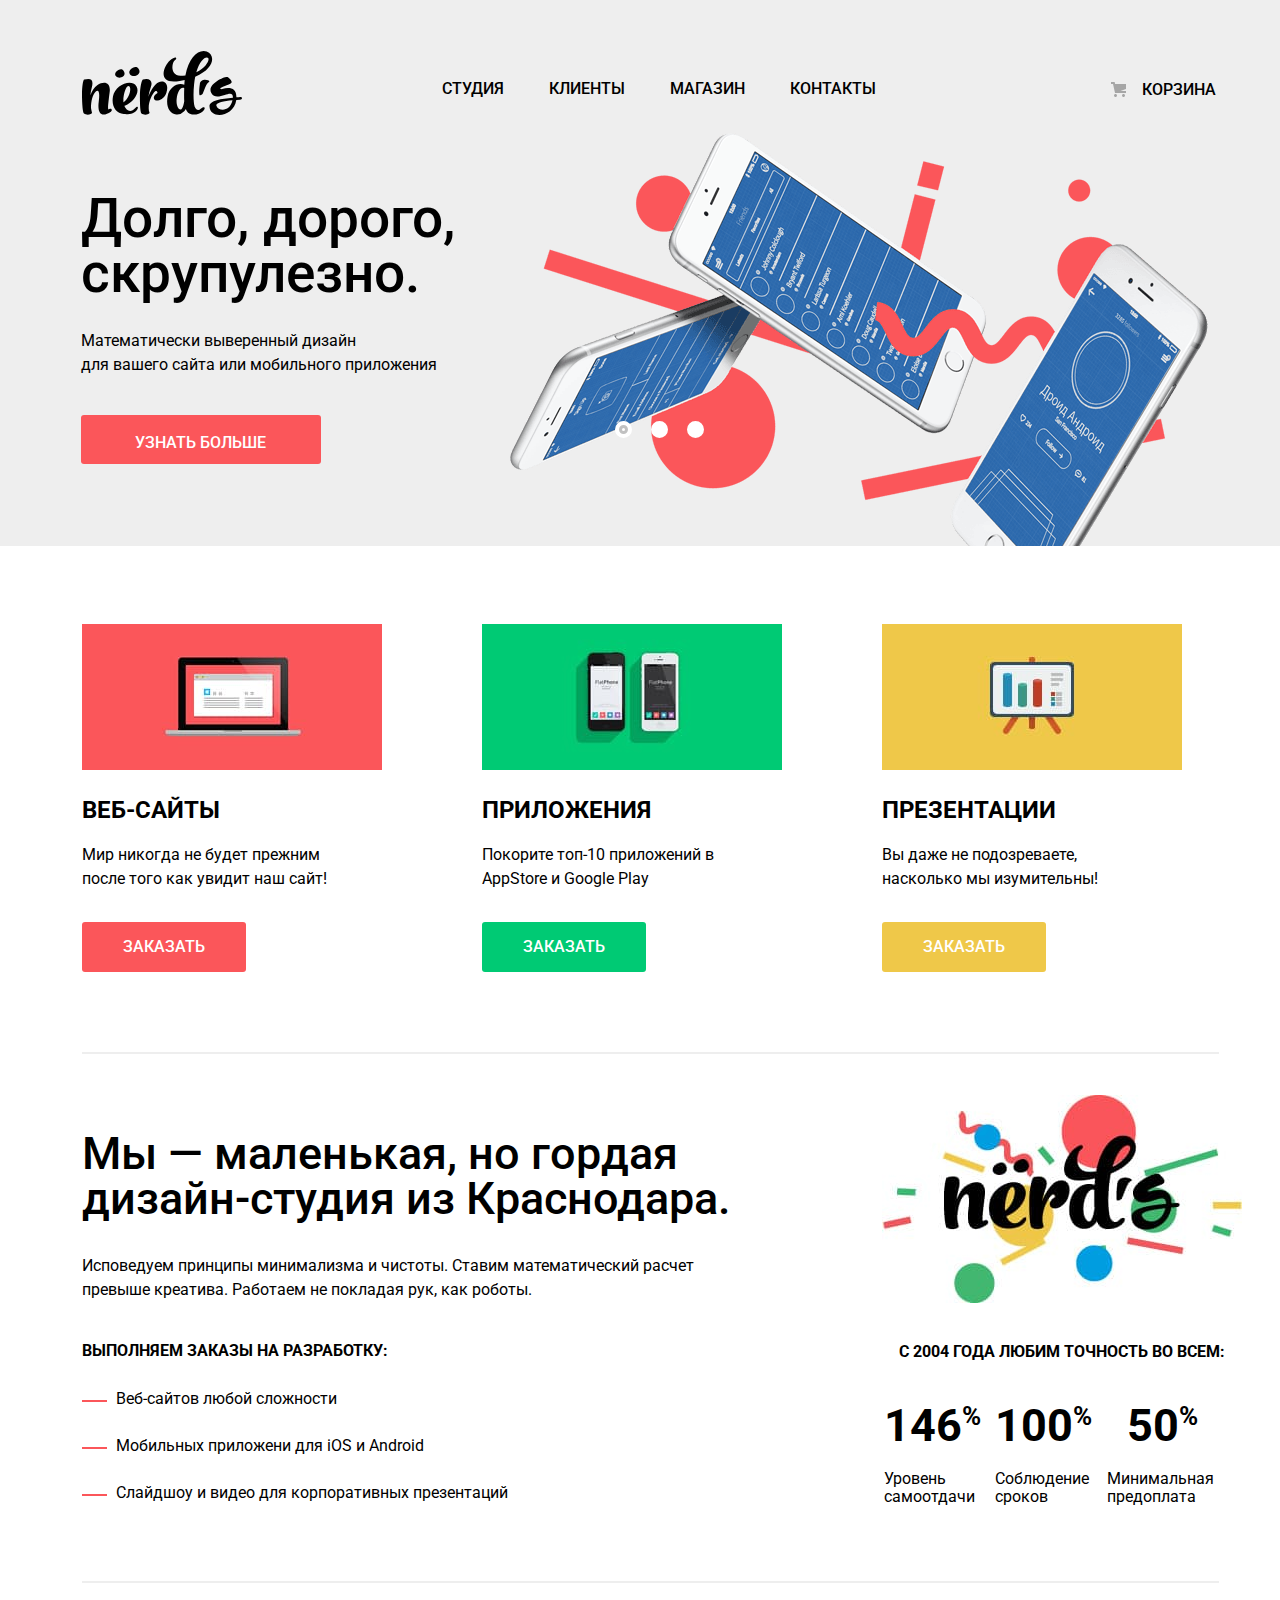
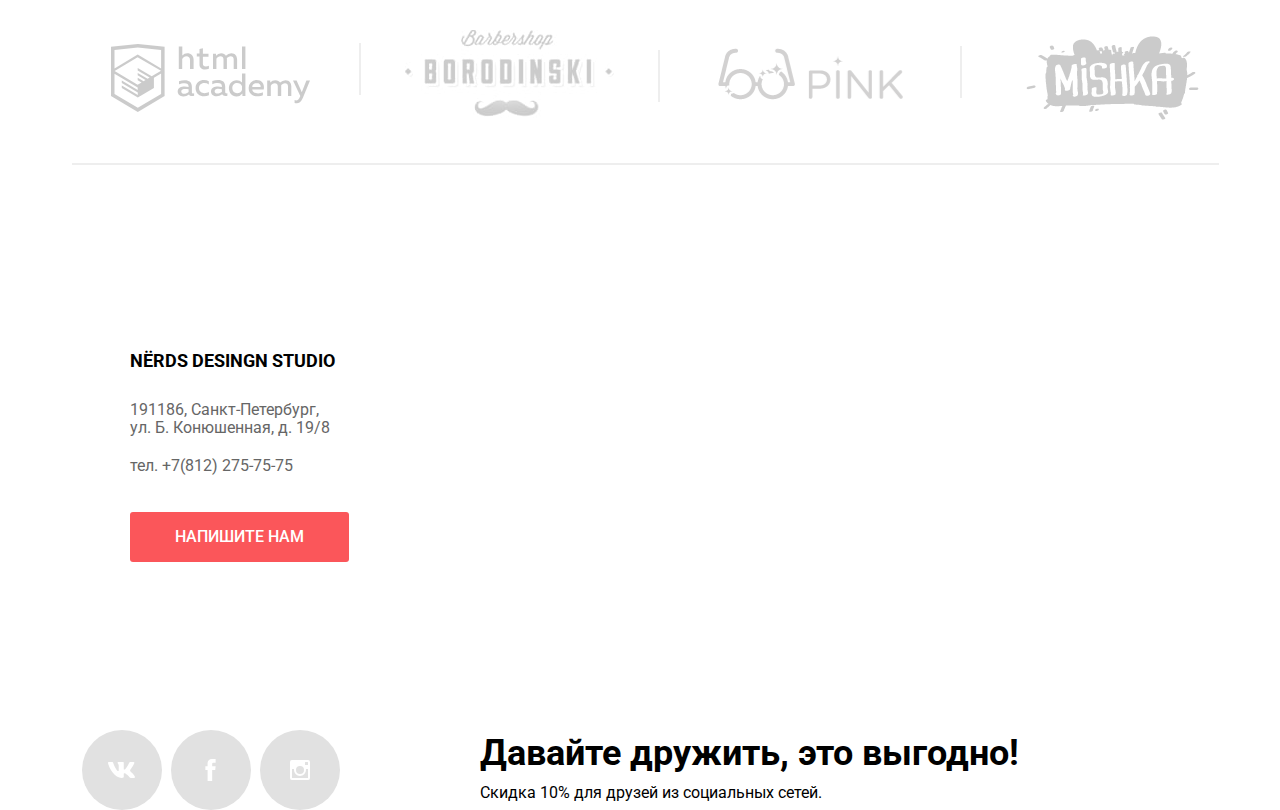
==== commit 41a95293: "Исправление ошибок" ====
--- a/index.html
+++ b/index.html
@@ -28,7 +28,7 @@
               <a class="site-navigation-client" href="#">Клиенты</a>
             </li>
             <li>
-              <a class="site-navigation-catalog" href="сatalog.html">Магазин</a>
+              <a class="site-navigation-catalog" href="catalog.html">Магазин</a>
             </li>
             <li>
               <a class="site-navigation-contact" href="#"> Контакты</a>
@@ -67,7 +67,7 @@
           <div class="slider-controls">
             <button class="slider-controls-one-be" type="button" aria-label="Первый слайд"></button>
             <button class="slider-controls-two" type="button" aria-label="Второй слайд"></button>
-            <button class="slider-controls-tree" type="button" aria-label="Третий слайд"></button>
+            <button class="slider-controls-three" type="button" aria-label="Третий слайд"></button>
           </div>
       </div>
     </section>
--- a/css/style.css
+++ b/css/style.css
@@ -102,6 +102,7 @@
   clip-path: inset(100%);
   clip: rect(0 0 0 0);
   overflow: hidden;
+
 }
 
   /* Grid*/
@@ -186,17 +187,17 @@
 .basket-link::before {
   content: "";
   position: absolute;
-  top: 23px;
+  top: 22px;
   width: 15px;
   height: 15px;
   background-image: url("../img/cart-icon.svg");
   background-repeat: no-repeat;
   background-position: 0 0;
-  right: 75px;
+  right: 90px;
 }
 
 .basket-navigation {
-  max-width: 110px;
+  max-width: 100px;
   position: relative;
   margin: 60px 0 0 0;
 }
@@ -217,7 +218,7 @@
 .advantages {
   display: grid;
   grid-template-columns: 395px 137px 623px;
-  grid-template-rows: 189px 25px 40px 10px 140px;
+  grid-template-rows: 189px 25px 40px 10px 120px;
   background-color: var(--basic-beige);
   background-size: 100%;
   margin: 0 auto;
@@ -294,6 +295,7 @@
   background-color: var(--basic-beige);
   margin-top: -10px;
 }
+
 .advantages img,
 .advantages-two img,
 .advantages-tree img{
@@ -319,7 +321,7 @@
   border: 2px solid var(--basic-white);
   border-radius: 50%;
   cursor: pointer;
-  margin-right: -22.5px;
+  margin: 20px -22.5px 0 0;
 }
 
 .slide-current {
@@ -333,7 +335,7 @@
   width: 3px;
   height: 3px;
   border-radius: 50%;
-  top: 5px;
+  top: 24px;
   left: 4px;
 }
 
@@ -344,7 +346,7 @@
   width: 3px;
   height: 3px;
   border-radius: 50%;
-  top: 5px;
+  top: 24px;
   left: 40px;
 }
 
@@ -355,7 +357,7 @@
   width: 3px;
   height: 3px;
   border-radius: 50%;
-  top: 5px;
+  top: 24px;
   left: 76px;
 }
 
@@ -468,7 +470,7 @@
   grid-column: 1/2;
   grid-row: 5/-1;
   margin: 0;
-  padding: 45px 0 0 0;
+  padding: 46px 0 7px 0;
 }
 
 .orders-for-software li{
@@ -482,8 +484,9 @@
   width: 25px;
   height: 2px;
   background-color: var(--special-logo);
-  margin: 0 0 5px 5px;
-}
+  margin: 7px 5px 5px 0px;
+}
+
 .accuracy-table{
   grid-column: 2/3;
   grid-row:-3/-1;}
@@ -505,9 +508,11 @@
   padding: 28px 10px 0 0;
   text-align: left;
 }
+
 .accuracy-table th:nth-child(3){
   padding-left: 20px;
 }
+
 .accuracy-table .interest {
   display: inline-block;
   vertical-align: middle;
@@ -519,16 +524,13 @@
 .partner {
   display: flex;
   justify-content: flex-start;
-  margin: 0;
-  padding: 0;
   border-bottom: 2px solid var(--basic-beige);
-  margin: 7px 0 70px 20px;
-  padding: 0 0 8px 0;
+  margin: 7px 0 70px 10px;
+  padding: 0 0 20px 0;
 }
 
 .partner a {
-  margin: 54px 0 0 29px;
-  padding-right: 48px;
+  margin: 54px 37px 0 39px;
 }
 
 .partner-foto img {
@@ -543,18 +545,18 @@
 }
 
 .borod-partner{
-  margin: 38px 0 0 0;
+  margin: 38px 0 0 0px;
   padding-right: 20px;
 }
 
 .borod-partner::before {
   content: "";
   display: inline-block;
-  vertical-align: middle;
+  vertical-align: baseline;
   width: 2px;
   height: 52px;
-  background-color: 2px solid var(--basic-beige);
-  margin: 0 0 18px 42px;
+  background-color: var(--basic-beige);
+  margin: 15px 40px 25px 12px;
 }
 
 .pink-partner::before {
@@ -563,27 +565,26 @@
   vertical-align: middle;
   width: 2px;
   height: 52px;
-  background-color: 2px solid var(--basic-beige);
-  margin-right: 54px;
+  background-color: var(--basic-beige);
+  margin: 0 54px 40px 0;
 }
 
 .pink-partner{
-  margin: 58px 0 0 22px;
-  padding-left: 2px;
+  margin: 58px 0 0 24px;
 }
 
 .michka-partner::before {
   content: "";
   display: inline-block;
-  vertical-align: middle;
+  vertical-align: top;
   width: 2px;
   height: 52px;
-  background-color: 2px solid var(--basic-beige);
-  margin: 0 0 0 55px;
+  background-color: var(--basic-beige);
+  margin: 10px 60px 0 35px;
 }
 
 .michka-partner{
-  padding: 30px 0 0 60px;
+  padding: 30px 20px 0 22px;
 }
 
   /*Main-footer*/
@@ -606,11 +607,11 @@
   top: 53px;
   left: 20px;
   text-align: left;
-  padding: 37px 0 0 48px;
+  padding: 40px 0 0 48px;
 }
 
 .address-text p:nth-child(2){
-  margin: 25px 60px 12px 0;
+  margin: 25px 60px 17px 0;
 }
 
 
@@ -628,16 +629,15 @@
 }
 
 .contacts .write-button {
-  padding: 17px 45px;
+  padding: 16px 45px;
   text-transform: uppercase;
-  margin-top: 39px;
+  margin: 34px 0 0 0;
   line-height: 18px;
   font-weight: 500;
 }
 
 .contacts-phone {
   color: var(--basic-dum-grey);
-  padding-right: -10px;
 }
 
 .pointer {
@@ -709,7 +709,7 @@
 .modal {
   position: fixed;
   display: none;
-  width: 960px;
+  width: 940px;
   text-align: left;
   padding-left: 80px;
   background-color: var(--basic-white);
@@ -1192,7 +1192,7 @@
 
 .card-template {
   display: none;
-  width: 358px;
+  width: 360px;
   height: 231px;
   background-color: var(--basic-beige);
   text-align: center;
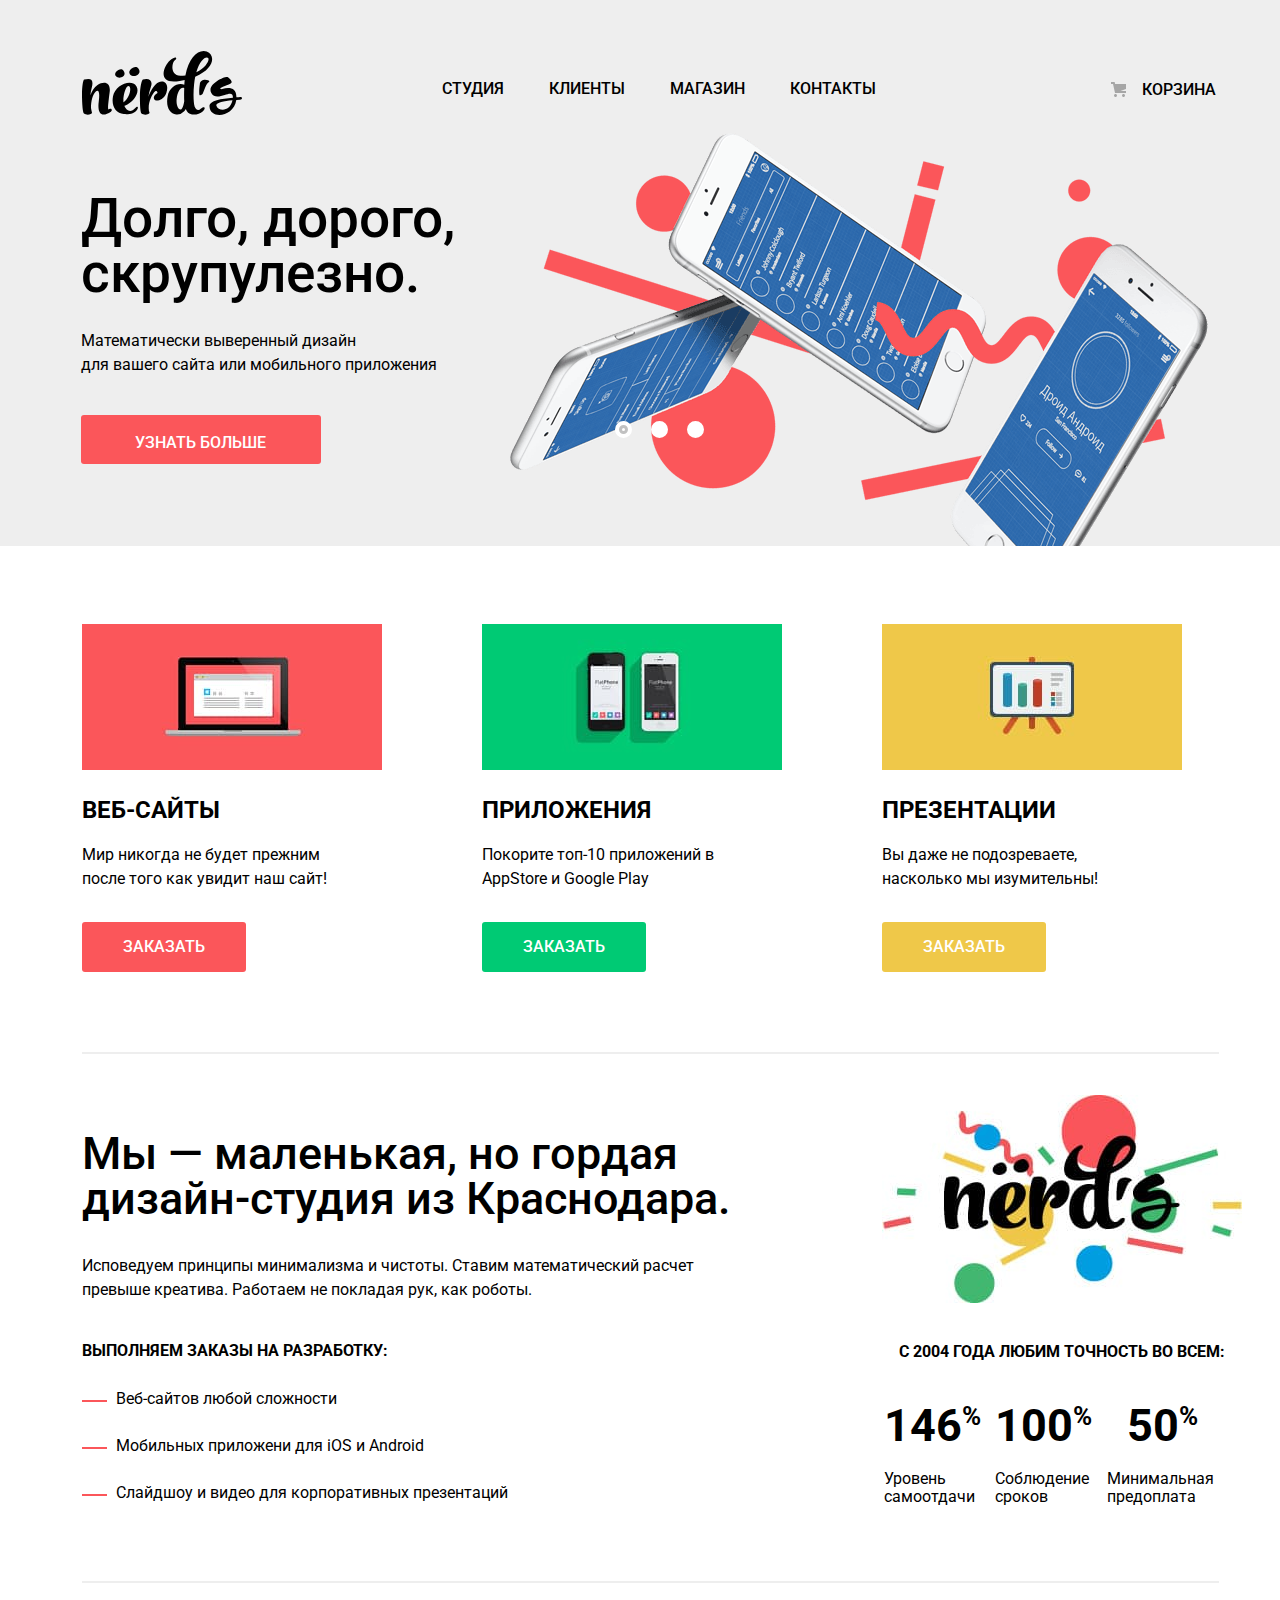
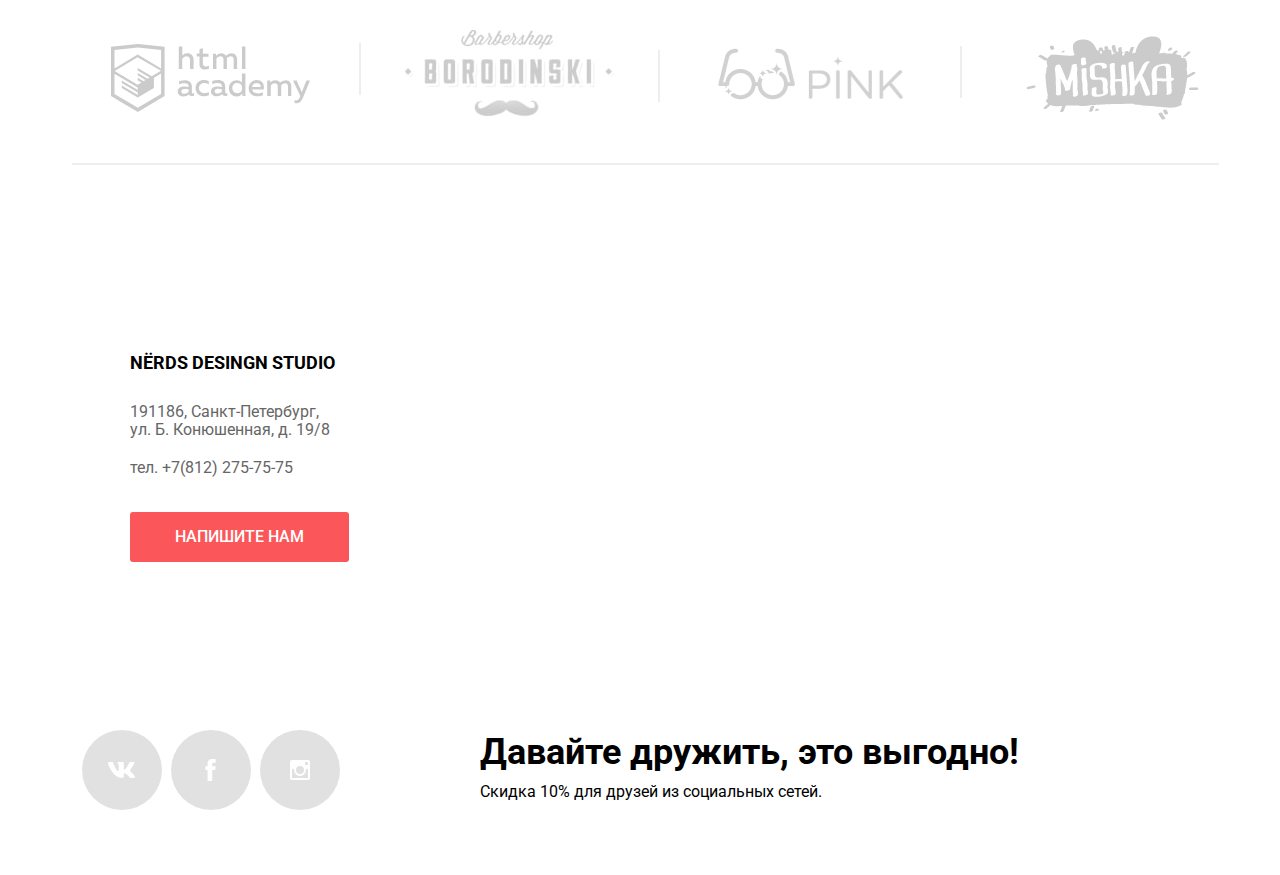
==== commit fac83126: "Исправление ошибок защиты" ====
--- a/index.html
+++ b/index.html
@@ -6,7 +6,7 @@
     <link rel="preconnect" href="https://fonts.gstatic.com">
     <link href="https://fonts.googleapis.com/css2?family=Roboto&display=swap" rel="stylesheet">
     <link rel="stylesheet" href="css/normalize.css">
-    <link rel="stylesheet" href="css/style.css">
+    <link rel="stylesheet" href="css/style.min.css">
 
     <link rel="icon" href="favicon.ico">
     <link rel="icon" href="favicon/icon.svg" type="image/svg+xml">
@@ -17,7 +17,7 @@
     <header class="main-header">
       <div class="container">
         <nav class="main-navigation-wrapper">
-          <a class="header-logo" href="#">
+          <a href="#">
             <img class="main-header-logo" src="img/nerds-logo.svg" width="160" height="65" alt="Logo Nerds">
           </a>
           <ul class="site-navigation">
@@ -211,6 +211,6 @@
         </div>
       </div>
     </footer>
-    <script src="js/script.js"></script>
+    <script src="js/script.min.js"></script>
   </body>
 </html>
--- a/css/style.min.css
+++ b/css/style.min.css
@@ -0,0 +1 @@
+@keyframes bounce{0%{transform:translateY(-2000px)}70%{transform:translateY(30px)}90%{transform:translateY(-10px)}to{transform:translateY(0)}}@keyframes shake{0%,to{transform:translateX(0)}10%,30%,50%,70%,90%{transform:translateX(-10px)}20%,40%,60%,80%{transform:translateX(10px)}}:root{--basic-black:#000000;--basic-white:#ffffff;--basic-extra-dark:#283136;--basic-grey:#242424;--basic-dum-grey:#666666;--basic-beige:#EEEEEE;--basic-beige-fon:#888888;--basic-button:#FB565A;--basic-button-hov:#E74246;--basic-button-foc:#D7373B;--basic-button-order-two:#00CA74;--basic-button-order-two-hov:#00BC6C;--basic-button-order-two-foc:#00AA62;--basic-button-order-three:#EFC849;--basic-button-order-three-hov:#EAB534;--basic-button-order-three-foc:#E5A722;--basic-social-button:#E1E1E1;--basic-button-appointment-item:#444444;--basic-button-login-icon-text:#B4B9BB;--basic-range-controlsr:#f1f1f1;--basic-range-controls:#00ca74;--basic-range-controls-toggler:#ababab;--basic-range-toggler:#cfcfcf;--basic-input-radio:#4D4D4D;--basic-button-show-hov:#DFDFDF;--basic-button-show-foc:#D5D5D5;--basic-triangle-up:#A6A6A6;--basic-triangle-down:#231F20;--basic-pagination-item:#DBDBDB;--basic-shadow:rgba(0, 1, 1, 0.1);--basic-pagination-active:rgba(0, 0, 0, 0.0001);--basic-range-controls-scale:#d7dcde;--basic-shadow-modal:rgba(0, 0, 0, 0.4);--basic-slider-controls-before:#C1C1C1;--special:#E74246;--special-logo:#FB565A}.page-body{margin:0;padding:0;font-family:"Roboto","Arial",sans-serif;font-size:16px;line-height:24px;font-weight:400;color:var(--basic-black);background-color:var(--beige-fon);min-height:100%;display:grid;align-content:start;grid-template-rows:min-content 1fr min-content}img{max-width:100%;height:auto}.button{display:inline-block;vertical-align:middle;color:var(--basic-white);background-color:var(--basic-button);font:inherit;text-align:center;border:0;border-radius:3px}a{text-decoration:none}.aside ul,.basket-link,.features-list,.focioter-social,.grid-list,.pagination-list ul,.services-list,.site-navigation{list-style:none}.basket-link{color:var(--basic-black)}.visually-hidden{position:absolute;width:1px;height:1px;margin:-1px;border:0;padding:0;white-space:nowrap;clip-path:inset(100%);clip:rect(0 0 0 0);overflow:hidden}.page{height:100%}.main-header{font-weight:500;line-height:30px;background-color:var(--basic-beige);text-transform:uppercase}.main-navigation-wrapper{display:flex;flex-wrap:wrap;width:100%;margin:0 auto}.main-header-logo{width:160px;height:65px;padding:0;margin:50px 0 0 20px}.catalog-header-logo{margin:50px 0 0}.main-header-logo:hover{opacity:.7}.main-header-logo:active,.main-header-logo:focus{opacity:.3}.basket-link a,.basket-link:focus,.site-navigation a,.site-navigation a:focus{color:var(--basic-black)}.basket-link:hover,.site-navigation a:hover{color:var(--special-logo)}.basket-link:active,.site-navigation a:active{color:var(--basic-black)}.basket-link,.site-navigation a{display:block}.site-navigation{display:flex;flex-wrap:wrap;justify-content:flex-start;width:700px;margin:74px 0 0 160px}.site-navigation a{padding:0 45px 0 0}.site-navigation-catalog-current::before{content:"";width:70px;height:2px;background-color:var(--special-logo);position:absolute;top:118px;left:790px}.basket-link::before{content:"";position:absolute;top:22px;width:15px;height:15px;background-image:url(../img/cart-icon.svg);background-repeat:no-repeat;background-position:0 0;right:90px}.basket-navigation{max-width:100px;position:relative;margin:60px 0 0}.basket-navigation a{margin-top:15px}.container{width:1157px;margin:0 auto;padding:0}.advantages{display:grid;grid-template-columns:395px 137px 623px;grid-template-rows:189px 25px 40px 10px 120px;margin:0 auto 0 19px}.advantages,.beginning{background-color:var(--basic-beige);background-size:100%}.slogan{grid-column:1/3;grid-row:1/2;z-index:1;font-size:55px;font-weight:500;line-height:55px;margin-top:66px}.slogan-mini{display:block;grid-column:1/2;grid-row:2/3;margin-top:15px}.advantages a{grid-column:1/2;grid-row:4/-1;background-color:var(--basic-button);margin-top:28px}.advantages .button{display:block;width:240px;height:30px;text-transform:uppercase;line-height:18px;font-weight:500;padding-top:19px;margin-top:36px}.advantages .button:hover{background-color:var(--basic-button-hov)}.advantages .button:focus{background-color:var(--basic-button-foc);box-shadow:inset 0 3px 0 var(basic-shadow)}.slider{position:relative;grid-column:2/-1;grid-row:1/-1;background-color:var(--basic-beige);margin-top:-10px}.slider-list{margin:0;padding:0;list-style:none}.slider-delete{display:none}.advantages img{grid-column:2/-1;grid-row:1/-1;background-color:var(--basic-beige);margin-top:-10px}.advantages img,.advantages-tree img,.advantages-two img{width:760px;height:431px}.slider-controls{position:relative;bottom:108px;left:553px;z-index:20;display:flex;width:67px;justify-content:space-between}.slider-controls button{padding:0;width:17px;height:17px;background-color:var(--basic-white);border:2px solid var(--basic-white);border-radius:50%;cursor:pointer;margin:20px -22.5px 0 0}.slide-current{display:block}.slider-controls-one-be::before,.slider-controls-three-be::before,.slider-controls-two-be::before{content:"";position:absolute;border:3px solid var(--basic-slider-controls-before);width:3px;height:3px;border-radius:50%;top:24px;left:4px}.slider-controls-three-be::before,.slider-controls-two-be::before{left:40px}.slider-controls-three-be::before{left:76.5px}.services-list{text-align:left;display:grid;grid-template-columns:300px 300px 300px;column-gap:100px;padding:0;margin:78px 0 0 20px;border-bottom:2px solid var(--basic-beige)}.services-item h3{font-weight:700;font-size:24px;line-height:30px;text-align:left;text-transform:uppercase;margin:18px 0}.services-item p{padding-right:25px}.services-list .button{display:inline-block;vertical-align:middle;padding:16px 41px;margin:15px 0 80px}.services-list a{text-align:center;text-transform:uppercase;line-height:18px;font-weight:500}.order-one:hover{background-color:var(--basic-button-hov)}.order-one:focus{background-color:var(--basic-button-foc);box-shadow:inset 0 3px 0 var(basic-shadow)}.order-two{background-color:var(--basic-button-order-two)}.order-two:hover{background-color:var(--basic-button-order-two-hov)}.order-two:focus{background-color:var(--basic-button-order-two-foc);box-shadow:inset 0 3px 0 var(basic-shadow)}.order-three{background-color:var(--basic-button-order-three)}.order-three:hover{background-color:var(--basic-button-order-three-hov)}.order-three:focus{background-color:var(--basic-button-order-three-foc);box-shadow:inset 0 3px 0 var(basic-shadow)}.aside{display:grid;grid-template-columns:650px 360px;grid-template-rows:50px 100px 89px 48px 120px;column-gap:150px;border-bottom:2px solid var(--basic-beige);padding-bottom:120px;margin-left:20px}.slogans{grid-row:1/3;font-weight:500;font-size:45px;line-height:45px;margin-top:77px}.aside img{grid-column:2/-1;grid-row:1/3;padding-top:41px}.aside-text{grid-column:1/2;grid-row:3/4;margin:50px 0 0;padding:0}.aside caption,.orders{font-weight:700;text-transform:uppercase}.orders{grid-column:1/2;grid-row:4/5;padding-top:30px}.orders-for-software{grid-column:1/2;grid-row:5/-1;margin:0;padding:46px 0 7px}.orders-for-software li{padding-bottom:23px}.orders-for-software-item::before{content:"";display:inline-block;vertical-align:middle;width:25px;height:2px;background-color:var(--special-logo);margin:7px 5px 5px 0}.accuracy-table{grid-column:2/3;grid-row:-3/-1}.aside caption{margin-top:47px}.aside td{line-height:18px;padding:10px 0 0;margin-left:0}.accuracy-table th{font-size:45px;line-height:64px;font-weight:700;padding:28px 10px 0 0;text-align:left}.accuracy-table th:nth-child(3){padding-left:20px}.accuracy-table .interest{display:inline-block;font-size:26px;line-height:40px;vertical-align:super}.partner{display:flex;justify-content:flex-start;border-bottom:2px solid var(--basic-beige);margin:7px 0 70px 10px;padding:0 0 20px}.partner a{margin:54px 37px 0 39px}.partner-foto img{opacity:.2}.partner-foto img:hover{opacity:1}.partner-foto img:active,.partner-foto img:focus{opacity:.1}.borod-partner{margin:38px 0 0;padding-right:20px}.borod-partner::before,.michka-partner::before,.pink-partner::before{content:"";display:inline-block;vertical-align:baseline;width:2px;height:52px;background-color:var(--basic-beige);margin:15px 40px 25px 12px}.michka-partner::before,.pink-partner::before{vertical-align:middle;margin:0 54px 40px 0}.pink-partner{margin:58px 0 0 24px}.michka-partner::before{vertical-align:top;margin:10px 60px 0 35px}.michka-partner{padding:30px 20px 0 22px}.map{display:block;width:100%;height:416px;object-fit:cover;position:absolute;margin-top:8px}.address-text{position:relative;background-color:var(--basic-white);width:270px;height:275px;top:65px;left:20px;text-align:left;padding:30px 0 0 48px}.address-text p:nth-child(2){margin:25px 60px 17px 0}.contacts .nerds{font-size:18px;line-height:30px;font-weight:700;color:var(--basic-black);text-transform:uppercase}.contacts p{line-height:18px}.contacts .write-button{padding:16px 45px;text-transform:uppercase;margin:32px 0 0;line-height:18px;font-weight:500}.contacts p,.contacts-phone{color:var(--basic-dum-grey)}.pointer{display:none;top:86px;left:800px;width:231px;height:190px}.footer-social{display:flex;flex-wrap:nowrap;padding:0;list-style:none;margin:190px 0 65px 20px}.social{display:grid;grid-template-columns:290px 1fr}.social p{font-size:36px;line-height:36px;font-weight:700;margin-bottom:10px}.social-button{display:flex;align-items:center;justify-content:center;width:80px;height:80px;border-radius:50px;background-color:var(--basic-social-button);margin-right:9px}.social-button:hover{background-color:var(--basic-button-hov)}.social-button:focus{background-color:var(--basic-button-foc);box-shadow:inset 0 3px 0 var(basic-shadow)}.social-button:focus path{fill:var(basic-shadow)}.social-text{text-align:left;padding-left:128px;margin-top:158px}.sale{line-height:22px;padding:0;margin:0}.modal{position:fixed;display:none;width:940px;text-align:left;padding-left:80px;background-color:var(--basic-white);box-shadow:0 20px 40px var(--basic-shadow-modal);transform:translate(-50%,-50%);left:50%;top:50%;z-index:2;margin-right:auto}.modal-show{display:block;animation:bounce .6s}.modal-error{animation:shake .6s}.modal span{display:block;font-size:45px;line-height:52,73px;font-weight:700;padding:78px 0 33px 20px}.login-form{display:flex;flex-wrap:wrap;justify-content:flex-start}.modal p{font-weight:700;line-height:18px}.appointment-item{padding-left:20px}.appointment-item input{display:block;width:340px;height:45px;margin-top:5px;color:var(--basic-button-appointment-item);opacity:.5;border-radius:3px}.login-text{padding-top:3px}.login-text input{display:block;width:740px;height:115px}.login-icon-login:hover,.login-icon-name:hover,.login-icon-text:hover{border:2px solid var(--basic-button-login-icon-text);opacity:.5}.login-icon-login:focus,.login-icon-name:focus,.login-icon-text:focus{border:2px solid var(--basic-black);color:var(--basic-button-appointment-item);opacity:1}.login-icon-login:invalid,.login-icon-name:invalid,.login-icon-text:invalid{border:2px solid var(--basic-button-hov);color:var(--basic-button-hov)}.modal input{padding:0 0 0 16px;margin-top:12px 20px 0 0;line-height:18px}.login-form .button{display:block;margin:27px 0 83px 21px;padding:13px 84px;text-transform:uppercase;font-weight:500;line-height:18px}.modal-close{position:absolute;top:78.01px;right:60px;width:21px;height:21px;background-image:url(../img/close.svg);background-color:var(--basic-white);opacity:.3;border:0;cursor:pointer}.modal-close:hover{opacity:1}.modal-close:active,.modal-close:focus{opacity:.1}.main-catalog{margin-left:20px}.title-wrapper{font-size:55px;line-height:55px;font-weight:500;margin:68px 0 110px 33px;text-align:center;text-transform:none}.page-catalog{display:grid;grid-template-columns:160px 1fr}.price{line-height:22px;color:var(--basic-extra-dark)}.price .filter-item{margin:0;padding:0;border:0}.range-filter{width:260px;margin-top:52px}.filter-item legend{font-size:18px;line-height:24px;text-transform:uppercase;font-weight:700}.range-controls{position:relative;height:41px;margin-bottom:12px;padding:40px 20px 0 25px;background-color:var(--basic-range-controlsr);border-radius:5px}.range-controls .bar{width:70%;height:2px;background:var(--basic-range-controls)}.range-controls .toggle{width:4px;height:4px;padding:0;border:8px solid var(--basic-white);background-color:var(--basic-range-controls-toggler);border-radius:50%;box-shadow:0 2px 1px 0 var(--basic-range-toggler);position:absolute;top:31px;left:0;cursor:pointer}.range-controls .toggle-min{left:18px}.price-controls label{text-transform:uppercase;font-size:16px}.range-controls .toggle-max{left:160px}.range-controls .scale{height:2px;background:var(--basic-range-controls-scale)}.price-controls input{font-family:inherit;font-size:inherit;text-align:center;width:60px;padding:10px;color:var(--basic-extra-dark);border:0;border-radius:5px;background:var(--basic-range-controlsr);margin:0 0 53px 5px}.price-controls{display:flex}.min-price{margin-right:32px}.filters fieldset{padding:0;margin:0;border:0}.filters{width:260px;height:750px;margin:55px 0 0 20px}.page-title{font-size:18px;line-height:30px;font-weight:700;text-transform:uppercase;text-align:left}.page-title ul{padding:0;margin:0;list-style:none;position:relative}.grid-list{margin-top:17px}.grid-list li{opacity:.4}.feature-container label,.grid-list label{line-height:20px}.filter-input-radio+label::before{content:"";position:absolute;left:-40px;top:-3px;width:14px;height:14px;border:5px solid var(--basic-input-radio);border-radius:50%;opacity:.4}.filter-input-radio:checked+label::after{content:"";position:absolute;top:4px;left:-33px;width:9px;height:9px;background-color:var(--basic-input-radio);border-radius:50%;opacity:.4}.filter-option{margin-bottom:19px;display:block}.feature-container{margin-top:29px}.features-list li{color:var(--basic-extra-dark);margin-bottom:19px;padding:0;opacity:.4}.filter-input-checkbox+label::before{content:"";position:absolute;top:2px;left:-38px;width:23px;height:23px;background-image:url(../img/square.svg);background-repeat:no-repeat;background-position:0 0;opacity:.4}.filter-input-checkbox:checked+label::before{background-image:url(../img/checkbox-on.svg)}.features-list,.grid-list{line-height:20px}.features-list label,.filter-option label{position:relative;display:block;cursor:pointer;user-select:none}.features-item:hover label::before,.features-list li:hover,.filter-option:hover,.filter-option:hover label::after,.filter-option:hover label::before{opacity:1}.filter-input-checkbox:disabled+label,.filter-input-radio:disabled+label{opacity:.3}.button-show{line-height:18px;font-weight:500;text-transform:uppercase;text-align:center;border:0;width:260px;height:50px;padding-top:3px;margin-top:34px}.button-show:hover,.pagination-item a:hover{background-color:var(--basic-button-show-hov)}.button-show:focus{background-color:var(--basic-button-show-foc);box-shadow:inset 0 3px 0 var(basic-shadow);opacity:.3}.sort{display:flex;margin:50px 0 0 40px}.sort .page-title{margin:0 246px 0 220px}.sort,.sort .button{color:var(--basic-black);font-size:14px;line-height:18px}.sort .button{display:block;background-color:var(--basic-white);text-transform:uppercase;opacity:.3;margin-top:10px}.sort .button:nth-child(2){margin-right:25px}.sort .button:nth-child(3){margin-right:27px}.triangle-down,.triangle-up{width:0;height:0;border-left:7px solid transparent;border-right:7px solid transparent}.triangle-up{border-bottom:10px solid var(--basic-triangle-up);opacity:.2;margin:24px 0 0 13px}.triangle-down{border-top:10px solid var(--basic-triangle-down);opacity:1;margin:24px 0 0 46px}.sort .button-current,.sort .button:active,.sort .button:focus{opacity:1}.sort .button:hover{opacity:.6}.triangle-up:active,.triangle-up:focus{border-bottom:10px solid var(--basic-triangle-down)}.triangle-down:active,.triangle-down:focus{border-top:10px solid var(--basic-triangle-down)}.button-current-triangle{margin-right:0;padding-right:0}.template{display:flex;flex-wrap:wrap;justify-content:flex-start;list-style:none;margin:40px 0 0 215px}.template li{width:360px;min-height:616px}.template li:nth-child(2n+1){margin-right:20px}.template li:nth-child(1),.template li:nth-child(2){margin-top:13px}.template img{display:block;width:360px;height:652px;object-fit:contain;background-size:100%;padding:0}.template-item:hover .card-template{display:block}.template-item{margin:0;background-image:url(../img/browser.svg);position:relative;background-repeat:no-repeat}.template-item:hover{background-image:url(../img/browser-dark.svg)}.card-template{display:none;width:360px;height:231px;background-color:var(--basic-beige);text-align:center;position:absolute;bottom:0;right:0;margin-bottom:35px}.card-template .page-title{display:block;text-align:center;color:var(--basic-black);padding:30px 0 13px}.template .page-title:hover{color:var(--basic-button)}.template .page-title:focus{opacity:.3}.template-info{display:block;line-height:18px;color:var(--basic-dum-grey);text-align:center;margin:0 90px}.template-price{background-color:var(--basic-button);border-radius:3px;color:var(--basic-white);padding:16px 34px;margin:33px 80px 0 79px;line-height:18px;font-weight:500}.template-price:hover{background-color:var(--basic-button-hov)}.template-price:focus{background-color:var(--basic-button-foc);box-shadow:inset 0 3px 0 var(basic-shadow)}.pagination-list{display:flex;flex-wrap:wrap;list-style:none;width:500px;margin:16px 0 5px 258px;padding:0}.pagination-list a{display:block;padding:13px 20px;background-color:var(--basic-beige)}.pagination-item{margin:0 11px 43px 0}.pagination-item a{color:var(--basic-black)}.item-next a{display:block;padding:13px 79px;font-weight:500;text-transform:uppercase}.pagination-item a:focus{background-color:var(--basic-button-show-foc);box-shadow:inset 0 3px 0 var(basic-shadow);border-radius:3px}.pagination-item a:active{background-color:var(--basic-pagination-active);border:3px solid var(--basic-pagination-item)}.pagination-item-current a,.pagination-item-current a:active,.pagination-item-current a:focus,.pagination-item-current a:hover{padding:9px 18px;background-color:var(--basic-pagination-active);border:3px solid var(--basic-pagination-item)}
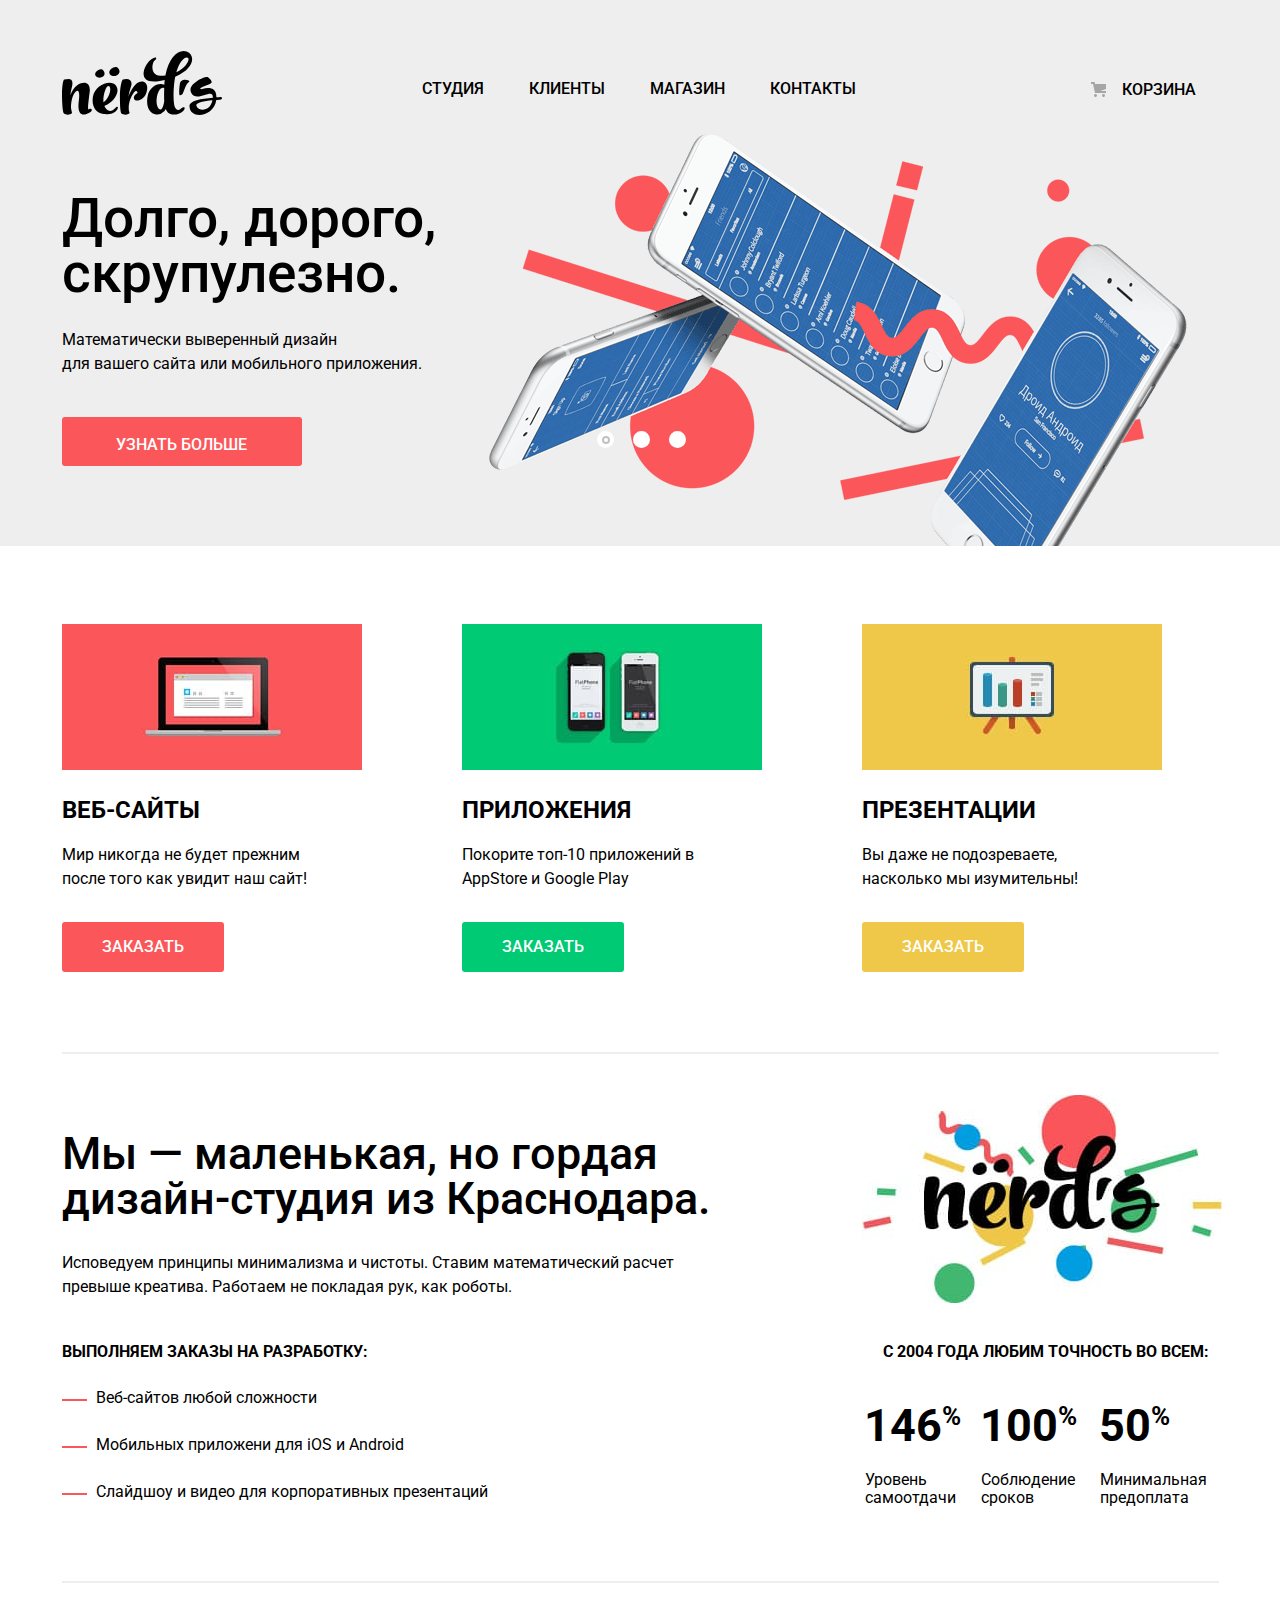
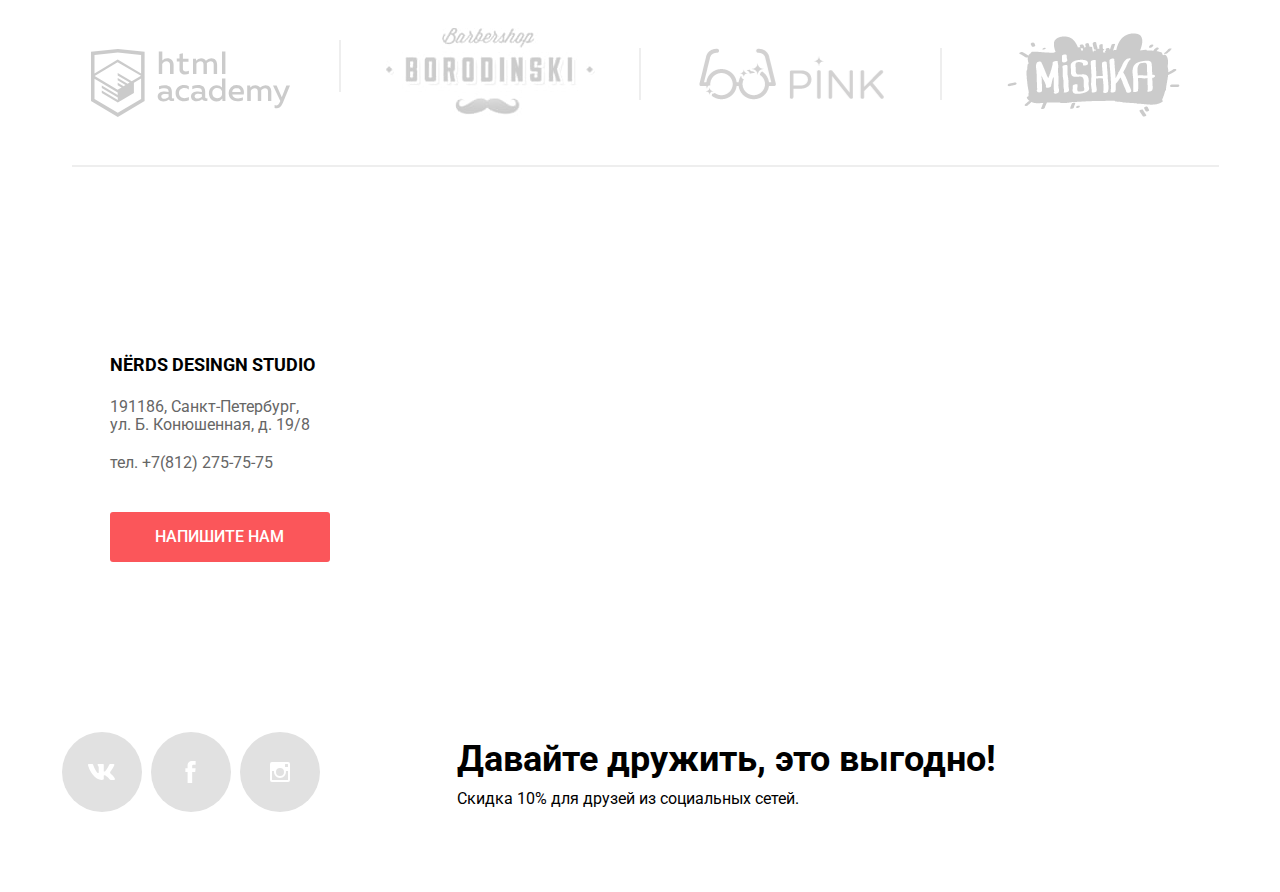
==== commit 93fb79e7: "Исправдение ошибок проверяющего наставника" ====
--- a/index.html
+++ b/index.html
@@ -3,8 +3,7 @@
   <head>
     <meta charset="utf-8">
     <title>HTML Academy: Нёрдс</title>
-    <link rel="preconnect" href="https://fonts.gstatic.com">
-    <link href="https://fonts.googleapis.com/css2?family=Roboto&display=swap" rel="stylesheet">
+    <link href="https://fonts.googleapis.com/css?family=Roboto:400,500,700" rel="stylesheet">
     <link rel="stylesheet" href="css/normalize.css">
     <link rel="stylesheet" href="css/style.min.css">
 
@@ -46,21 +45,27 @@
           <h1 class="visually-hidden">Интернет магазин Nerds</h1>
             <ul class="slider-list">
               <li class="advantages">
+                <div>
                   <p class="slogan">Долго, дорого,<br> скрупулезно.</p>
-                  <p class="slogan-mini">Математически выверенный дизайн<br> для вашего сайта или мобильного приложения</p>
+                  <p class="slogan-mini">Математически выверенный дизайн<br> для вашего сайта или мобильного приложения.</p>
                   <a href="#" class="button">Узнать больше</a>
+                </div>
                   <img src="img/nerds-index-slide.png" width="760" height="431" alt="Фото телефонов">
               </li>
               <li class="advantages-two slider-delete">
-                <p class="slogan">Любим математику<br>как никто другой</p>
-                <p class="slogan-mini">Никакого креатива, только математические формулы<br>для расчета идеальных пропорцийю</p>
-                <a href="#" class="button">Узнать больше</a>
+                <div>
+                  <p class="slogan">Любим математику<br>как никто другой</p>
+                  <p class="slogan-mini">Никакого креатива, только математические формулы<br>для расчета идеальных пропорций.</p>
+                  <a href="#" class="button">Узнать больше</a>
+                </div>
                 <img src="img/nerds-index-slide2.png" width="760" height="431" alt="Фото компьютеров">
               </li>
               <li class="advantages-three slider-delete">
-                <p class="slogan">Только ночь,<br>только хардкор</p>
-                <p class="slogan-mini">Работать днем, как все? Мы против этого.<br>Блтже к полуночи работа только начинается.</p>
-                <a href="#" class="button">Узнать больше</a>
+                <div>
+                  <p class="slogan">Только ночь,<br>только хардкор</p>
+                  <p class="slogan-mini">Работать днем, как все? Мы против этого.<br>Блтже к полуночи работа только начинается.</p>
+                  <a href="#" class="button">Узнать больше</a>
+                </div>
                 <img src="img/nerds-index-slide3.png" width="760" height="431" alt="Фото планшетов">
               </li>
             </ul>
@@ -79,19 +84,25 @@
               <img src="img/illustration-1.jpg"  width="760" height="431" alt="Веб-сайты">
               <h3>Веб-сайты</h3>
               <p>Мир никогда не будет прежним после того как увидит наш сайт!</p>
-              <a href="#" class="button order-one">Заказать</a>
+              <a href="#" class="button order-one">
+                <span>Заказать</span>
+              </a>
             </li>
             <li class="services-item">
               <img src="img/illustration-2.jpg" width="300" height="146" alt="Презентации">
               <h3>Приложения</h3>
               <p>Покорите топ-10 приложений в AppStore и Google Play</p>
-              <a href="#" class="button order-two">Заказать</a>
+              <a href="#" class="button order-two">
+                <span>Заказать</span>
+              </a>
             </li>
             <li class="services-item">
               <img src="img/illustration-3.jpg" width="300" height="146" alt="Презентации">
               <h3>Презентации</h3>
               <p>Вы даже не подозреваете, насколько мы изумительны!</p>
-              <a href="#" class="button order-three">Заказать</a>
+              <a href="#" class="button order-three">
+                <span>Заказать</span>
+              </a>
             </li>
           </ul>
         </div>
@@ -100,28 +111,32 @@
         <div class="container">
           <h2 class="visually-hidden">О студии</h2>
           <div class="aside">
-            <p class="slogans">Мы &#8212; маленькая, но гордая дизайн-студия из Краснодара.</p>
-            <img src="img/nerds-logo-color.jpg" width="360" height="208" alt="Логотип «Нердс»">
-            <p class="aside-text">Исповедуем принципы минимализма и чистоты. Ставим математический расчет превыше креатива. Работаем не покладая рук, как роботы.</p>
-            <p class="orders">Выполняем заказы на разработку:</p>
-            <ul class="orders-for-software">
-              <li class="orders-for-software-item"> Веб-сайтов любой сложности</li>
-              <li class="orders-for-software-item"> Мобильных приложени для iOS и Android</li>
-              <li class="orders-for-software-item"> Слайдшоу и видео для корпоративных презентаций</li>
-            </ul>
-            <table class="accuracy-table">
-              <caption>С 2004 года любим точность во всем:</caption>
-              <tr>
-                <th>146<span class="interest">%</span></th>
-                <th>100<span class="interest">%</span></th>
-                <th>50<span class="interest">%</span></th>
-              </tr>
-              <tr>
-                <td>Уровень самоотдачи</td>
-                <td>Соблюдение сроков</td>
-                <td>Минимальная предоплата</td>
-              </tr>
-            </table>
+            <div>
+              <p class="slogans">Мы &#8212; маленькая, но гордая дизайн-студия из Краснодара.</p>
+              <p class="aside-text">Исповедуем принципы минимализма и чистоты. Ставим математический расчет превыше креатива. Работаем не покладая рук, как роботы.</p>
+              <p class="orders">Выполняем заказы на разработку:</p>
+              <ul class="orders-for-software">
+                <li class="orders-for-software-item"> Веб-сайтов любой сложности</li>
+                <li class="orders-for-software-item"> Мобильных приложени для iOS и Android</li>
+                <li class="orders-for-software-item"> Слайдшоу и видео для корпоративных презентаций</li>
+              </ul>
+            </div>
+            <div>
+              <img src="img/nerds-logo-color.jpg" width="360" height="208" alt="Логотип «Нердс»">
+              <table class="accuracy-table">
+                <caption>С 2004 года любим точность во всем:</caption>
+                <tr>
+                  <th>146<span class="interest">%</span></th>
+                  <th>100<span class="interest">%</span></th>
+                  <th>50<span class="interest">%</span></th>
+                </tr>
+                <tr>
+                  <td>Уровень самоотдачи</td>
+                  <td>Соблюдение сроков</td>
+                  <td>Минимальная предоплата</td>
+                </tr>
+              </table>
+            </div>
           </div>
         </div>
       </section>
@@ -129,7 +144,7 @@
           <div class="container">
             <h3 class="visually-hidden">Наши партнеры</h3>
             <div class="partner">
-              <a href="https://htmlacademy.ru/study" class="partner-foto">
+              <a href="https://htmlacademy.ru/study" class="partner-foto html-partner">
                 <img src="img/logo-html.svg" width="199" height="68" alt="Логотип «Html Academy»">
               </a>
               <p class="partner-foto borod-partner">
@@ -203,12 +218,12 @@
               </p>
               <p class="appointment-item login-text">
                 <label for="text-fields">Текст письма:</label>
-                <input class="login-icon-text" type="text" id="text-fields" placeholder="В свободной форме">
+                <textarea class="login-icon-text" type="text" id="text-fields" placeholder="В свободной форме"></textarea>
               </p>
               <input class="button" type="submit" value="Отправить">
-          </form>
-          <button class="modal-close" type="button" aria-label="Закрыть"></button>
-        </div>
+            </form>
+            <button class="modal-close" type="button" aria-label="Закрыть"></button>
+          </div>
       </div>
     </footer>
     <script src="js/script.min.js"></script>
--- a/css/style.min.css
+++ b/css/style.min.css
@@ -1 +1 @@
-@keyframes bounce{0%{transform:translateY(-2000px)}70%{transform:translateY(30px)}90%{transform:translateY(-10px)}to{transform:translateY(0)}}@keyframes shake{0%,to{transform:translateX(0)}10%,30%,50%,70%,90%{transform:translateX(-10px)}20%,40%,60%,80%{transform:translateX(10px)}}:root{--basic-black:#000000;--basic-white:#ffffff;--basic-extra-dark:#283136;--basic-grey:#242424;--basic-dum-grey:#666666;--basic-beige:#EEEEEE;--basic-beige-fon:#888888;--basic-button:#FB565A;--basic-button-hov:#E74246;--basic-button-foc:#D7373B;--basic-button-order-two:#00CA74;--basic-button-order-two-hov:#00BC6C;--basic-button-order-two-foc:#00AA62;--basic-button-order-three:#EFC849;--basic-button-order-three-hov:#EAB534;--basic-button-order-three-foc:#E5A722;--basic-social-button:#E1E1E1;--basic-button-appointment-item:#444444;--basic-button-login-icon-text:#B4B9BB;--basic-range-controlsr:#f1f1f1;--basic-range-controls:#00ca74;--basic-range-controls-toggler:#ababab;--basic-range-toggler:#cfcfcf;--basic-input-radio:#4D4D4D;--basic-button-show-hov:#DFDFDF;--basic-button-show-foc:#D5D5D5;--basic-triangle-up:#A6A6A6;--basic-triangle-down:#231F20;--basic-pagination-item:#DBDBDB;--basic-shadow:rgba(0, 1, 1, 0.1);--basic-pagination-active:rgba(0, 0, 0, 0.0001);--basic-range-controls-scale:#d7dcde;--basic-shadow-modal:rgba(0, 0, 0, 0.4);--basic-slider-controls-before:#C1C1C1;--special:#E74246;--special-logo:#FB565A}.page-body{margin:0;padding:0;font-family:"Roboto","Arial",sans-serif;font-size:16px;line-height:24px;font-weight:400;color:var(--basic-black);background-color:var(--beige-fon);min-height:100%;display:grid;align-content:start;grid-template-rows:min-content 1fr min-content}img{max-width:100%;height:auto}.button{display:inline-block;vertical-align:middle;color:var(--basic-white);background-color:var(--basic-button);font:inherit;text-align:center;border:0;border-radius:3px}a{text-decoration:none}.aside ul,.basket-link,.features-list,.focioter-social,.grid-list,.pagination-list ul,.services-list,.site-navigation{list-style:none}.basket-link{color:var(--basic-black)}.visually-hidden{position:absolute;width:1px;height:1px;margin:-1px;border:0;padding:0;white-space:nowrap;clip-path:inset(100%);clip:rect(0 0 0 0);overflow:hidden}.page{height:100%}.main-header{font-weight:500;line-height:30px;background-color:var(--basic-beige);text-transform:uppercase}.main-navigation-wrapper{display:flex;flex-wrap:wrap;width:100%;margin:0 auto}.main-header-logo{width:160px;height:65px;padding:0;margin:50px 0 0 20px}.catalog-header-logo{margin:50px 0 0}.main-header-logo:hover{opacity:.7}.main-header-logo:active,.main-header-logo:focus{opacity:.3}.basket-link a,.basket-link:focus,.site-navigation a,.site-navigation a:focus{color:var(--basic-black)}.basket-link:hover,.site-navigation a:hover{color:var(--special-logo)}.basket-link:active,.site-navigation a:active{color:var(--basic-black)}.basket-link,.site-navigation a{display:block}.site-navigation{display:flex;flex-wrap:wrap;justify-content:flex-start;width:700px;margin:74px 0 0 160px}.site-navigation a{padding:0 45px 0 0}.site-navigation-catalog-current::before{content:"";width:70px;height:2px;background-color:var(--special-logo);position:absolute;top:118px;left:790px}.basket-link::before{content:"";position:absolute;top:22px;width:15px;height:15px;background-image:url(../img/cart-icon.svg);background-repeat:no-repeat;background-position:0 0;right:90px}.basket-navigation{max-width:100px;position:relative;margin:60px 0 0}.basket-navigation a{margin-top:15px}.container{width:1157px;margin:0 auto;padding:0}.advantages{display:grid;grid-template-columns:395px 137px 623px;grid-template-rows:189px 25px 40px 10px 120px;margin:0 auto 0 19px}.advantages,.beginning{background-color:var(--basic-beige);background-size:100%}.slogan{grid-column:1/3;grid-row:1/2;z-index:1;font-size:55px;font-weight:500;line-height:55px;margin-top:66px}.slogan-mini{display:block;grid-column:1/2;grid-row:2/3;margin-top:15px}.advantages a{grid-column:1/2;grid-row:4/-1;background-color:var(--basic-button);margin-top:28px}.advantages .button{display:block;width:240px;height:30px;text-transform:uppercase;line-height:18px;font-weight:500;padding-top:19px;margin-top:36px}.advantages .button:hover{background-color:var(--basic-button-hov)}.advantages .button:focus{background-color:var(--basic-button-foc);box-shadow:inset 0 3px 0 var(basic-shadow)}.slider{position:relative;grid-column:2/-1;grid-row:1/-1;background-color:var(--basic-beige);margin-top:-10px}.slider-list{margin:0;padding:0;list-style:none}.slider-delete{display:none}.advantages img{grid-column:2/-1;grid-row:1/-1;background-color:var(--basic-beige);margin-top:-10px}.advantages img,.advantages-tree img,.advantages-two img{width:760px;height:431px}.slider-controls{position:relative;bottom:108px;left:553px;z-index:20;display:flex;width:67px;justify-content:space-between}.slider-controls button{padding:0;width:17px;height:17px;background-color:var(--basic-white);border:2px solid var(--basic-white);border-radius:50%;cursor:pointer;margin:20px -22.5px 0 0}.slide-current{display:block}.slider-controls-one-be::before,.slider-controls-three-be::before,.slider-controls-two-be::before{content:"";position:absolute;border:3px solid var(--basic-slider-controls-before);width:3px;height:3px;border-radius:50%;top:24px;left:4px}.slider-controls-three-be::before,.slider-controls-two-be::before{left:40px}.slider-controls-three-be::before{left:76.5px}.services-list{text-align:left;display:grid;grid-template-columns:300px 300px 300px;column-gap:100px;padding:0;margin:78px 0 0 20px;border-bottom:2px solid var(--basic-beige)}.services-item h3{font-weight:700;font-size:24px;line-height:30px;text-align:left;text-transform:uppercase;margin:18px 0}.services-item p{padding-right:25px}.services-list .button{display:inline-block;vertical-align:middle;padding:16px 41px;margin:15px 0 80px}.services-list a{text-align:center;text-transform:uppercase;line-height:18px;font-weight:500}.order-one:hover{background-color:var(--basic-button-hov)}.order-one:focus{background-color:var(--basic-button-foc);box-shadow:inset 0 3px 0 var(basic-shadow)}.order-two{background-color:var(--basic-button-order-two)}.order-two:hover{background-color:var(--basic-button-order-two-hov)}.order-two:focus{background-color:var(--basic-button-order-two-foc);box-shadow:inset 0 3px 0 var(basic-shadow)}.order-three{background-color:var(--basic-button-order-three)}.order-three:hover{background-color:var(--basic-button-order-three-hov)}.order-three:focus{background-color:var(--basic-button-order-three-foc);box-shadow:inset 0 3px 0 var(basic-shadow)}.aside{display:grid;grid-template-columns:650px 360px;grid-template-rows:50px 100px 89px 48px 120px;column-gap:150px;border-bottom:2px solid var(--basic-beige);padding-bottom:120px;margin-left:20px}.slogans{grid-row:1/3;font-weight:500;font-size:45px;line-height:45px;margin-top:77px}.aside img{grid-column:2/-1;grid-row:1/3;padding-top:41px}.aside-text{grid-column:1/2;grid-row:3/4;margin:50px 0 0;padding:0}.aside caption,.orders{font-weight:700;text-transform:uppercase}.orders{grid-column:1/2;grid-row:4/5;padding-top:30px}.orders-for-software{grid-column:1/2;grid-row:5/-1;margin:0;padding:46px 0 7px}.orders-for-software li{padding-bottom:23px}.orders-for-software-item::before{content:"";display:inline-block;vertical-align:middle;width:25px;height:2px;background-color:var(--special-logo);margin:7px 5px 5px 0}.accuracy-table{grid-column:2/3;grid-row:-3/-1}.aside caption{margin-top:47px}.aside td{line-height:18px;padding:10px 0 0;margin-left:0}.accuracy-table th{font-size:45px;line-height:64px;font-weight:700;padding:28px 10px 0 0;text-align:left}.accuracy-table th:nth-child(3){padding-left:20px}.accuracy-table .interest{display:inline-block;font-size:26px;line-height:40px;vertical-align:super}.partner{display:flex;justify-content:flex-start;border-bottom:2px solid var(--basic-beige);margin:7px 0 70px 10px;padding:0 0 20px}.partner a{margin:54px 37px 0 39px}.partner-foto img{opacity:.2}.partner-foto img:hover{opacity:1}.partner-foto img:active,.partner-foto img:focus{opacity:.1}.borod-partner{margin:38px 0 0;padding-right:20px}.borod-partner::before,.michka-partner::before,.pink-partner::before{content:"";display:inline-block;vertical-align:baseline;width:2px;height:52px;background-color:var(--basic-beige);margin:15px 40px 25px 12px}.michka-partner::before,.pink-partner::before{vertical-align:middle;margin:0 54px 40px 0}.pink-partner{margin:58px 0 0 24px}.michka-partner::before{vertical-align:top;margin:10px 60px 0 35px}.michka-partner{padding:30px 20px 0 22px}.map{display:block;width:100%;height:416px;object-fit:cover;position:absolute;margin-top:8px}.address-text{position:relative;background-color:var(--basic-white);width:270px;height:275px;top:65px;left:20px;text-align:left;padding:30px 0 0 48px}.address-text p:nth-child(2){margin:25px 60px 17px 0}.contacts .nerds{font-size:18px;line-height:30px;font-weight:700;color:var(--basic-black);text-transform:uppercase}.contacts p{line-height:18px}.contacts .write-button{padding:16px 45px;text-transform:uppercase;margin:32px 0 0;line-height:18px;font-weight:500}.contacts p,.contacts-phone{color:var(--basic-dum-grey)}.pointer{display:none;top:86px;left:800px;width:231px;height:190px}.footer-social{display:flex;flex-wrap:nowrap;padding:0;list-style:none;margin:190px 0 65px 20px}.social{display:grid;grid-template-columns:290px 1fr}.social p{font-size:36px;line-height:36px;font-weight:700;margin-bottom:10px}.social-button{display:flex;align-items:center;justify-content:center;width:80px;height:80px;border-radius:50px;background-color:var(--basic-social-button);margin-right:9px}.social-button:hover{background-color:var(--basic-button-hov)}.social-button:focus{background-color:var(--basic-button-foc);box-shadow:inset 0 3px 0 var(basic-shadow)}.social-button:focus path{fill:var(basic-shadow)}.social-text{text-align:left;padding-left:128px;margin-top:158px}.sale{line-height:22px;padding:0;margin:0}.modal{position:fixed;display:none;width:940px;text-align:left;padding-left:80px;background-color:var(--basic-white);box-shadow:0 20px 40px var(--basic-shadow-modal);transform:translate(-50%,-50%);left:50%;top:50%;z-index:2;margin-right:auto}.modal-show{display:block;animation:bounce .6s}.modal-error{animation:shake .6s}.modal span{display:block;font-size:45px;line-height:52,73px;font-weight:700;padding:78px 0 33px 20px}.login-form{display:flex;flex-wrap:wrap;justify-content:flex-start}.modal p{font-weight:700;line-height:18px}.appointment-item{padding-left:20px}.appointment-item input{display:block;width:340px;height:45px;margin-top:5px;color:var(--basic-button-appointment-item);opacity:.5;border-radius:3px}.login-text{padding-top:3px}.login-text input{display:block;width:740px;height:115px}.login-icon-login:hover,.login-icon-name:hover,.login-icon-text:hover{border:2px solid var(--basic-button-login-icon-text);opacity:.5}.login-icon-login:focus,.login-icon-name:focus,.login-icon-text:focus{border:2px solid var(--basic-black);color:var(--basic-button-appointment-item);opacity:1}.login-icon-login:invalid,.login-icon-name:invalid,.login-icon-text:invalid{border:2px solid var(--basic-button-hov);color:var(--basic-button-hov)}.modal input{padding:0 0 0 16px;margin-top:12px 20px 0 0;line-height:18px}.login-form .button{display:block;margin:27px 0 83px 21px;padding:13px 84px;text-transform:uppercase;font-weight:500;line-height:18px}.modal-close{position:absolute;top:78.01px;right:60px;width:21px;height:21px;background-image:url(../img/close.svg);background-color:var(--basic-white);opacity:.3;border:0;cursor:pointer}.modal-close:hover{opacity:1}.modal-close:active,.modal-close:focus{opacity:.1}.main-catalog{margin-left:20px}.title-wrapper{font-size:55px;line-height:55px;font-weight:500;margin:68px 0 110px 33px;text-align:center;text-transform:none}.page-catalog{display:grid;grid-template-columns:160px 1fr}.price{line-height:22px;color:var(--basic-extra-dark)}.price .filter-item{margin:0;padding:0;border:0}.range-filter{width:260px;margin-top:52px}.filter-item legend{font-size:18px;line-height:24px;text-transform:uppercase;font-weight:700}.range-controls{position:relative;height:41px;margin-bottom:12px;padding:40px 20px 0 25px;background-color:var(--basic-range-controlsr);border-radius:5px}.range-controls .bar{width:70%;height:2px;background:var(--basic-range-controls)}.range-controls .toggle{width:4px;height:4px;padding:0;border:8px solid var(--basic-white);background-color:var(--basic-range-controls-toggler);border-radius:50%;box-shadow:0 2px 1px 0 var(--basic-range-toggler);position:absolute;top:31px;left:0;cursor:pointer}.range-controls .toggle-min{left:18px}.price-controls label{text-transform:uppercase;font-size:16px}.range-controls .toggle-max{left:160px}.range-controls .scale{height:2px;background:var(--basic-range-controls-scale)}.price-controls input{font-family:inherit;font-size:inherit;text-align:center;width:60px;padding:10px;color:var(--basic-extra-dark);border:0;border-radius:5px;background:var(--basic-range-controlsr);margin:0 0 53px 5px}.price-controls{display:flex}.min-price{margin-right:32px}.filters fieldset{padding:0;margin:0;border:0}.filters{width:260px;height:750px;margin:55px 0 0 20px}.page-title{font-size:18px;line-height:30px;font-weight:700;text-transform:uppercase;text-align:left}.page-title ul{padding:0;margin:0;list-style:none;position:relative}.grid-list{margin-top:17px}.grid-list li{opacity:.4}.feature-container label,.grid-list label{line-height:20px}.filter-input-radio+label::before{content:"";position:absolute;left:-40px;top:-3px;width:14px;height:14px;border:5px solid var(--basic-input-radio);border-radius:50%;opacity:.4}.filter-input-radio:checked+label::after{content:"";position:absolute;top:4px;left:-33px;width:9px;height:9px;background-color:var(--basic-input-radio);border-radius:50%;opacity:.4}.filter-option{margin-bottom:19px;display:block}.feature-container{margin-top:29px}.features-list li{color:var(--basic-extra-dark);margin-bottom:19px;padding:0;opacity:.4}.filter-input-checkbox+label::before{content:"";position:absolute;top:2px;left:-38px;width:23px;height:23px;background-image:url(../img/square.svg);background-repeat:no-repeat;background-position:0 0;opacity:.4}.filter-input-checkbox:checked+label::before{background-image:url(../img/checkbox-on.svg)}.features-list,.grid-list{line-height:20px}.features-list label,.filter-option label{position:relative;display:block;cursor:pointer;user-select:none}.features-item:hover label::before,.features-list li:hover,.filter-option:hover,.filter-option:hover label::after,.filter-option:hover label::before{opacity:1}.filter-input-checkbox:disabled+label,.filter-input-radio:disabled+label{opacity:.3}.button-show{line-height:18px;font-weight:500;text-transform:uppercase;text-align:center;border:0;width:260px;height:50px;padding-top:3px;margin-top:34px}.button-show:hover,.pagination-item a:hover{background-color:var(--basic-button-show-hov)}.button-show:focus{background-color:var(--basic-button-show-foc);box-shadow:inset 0 3px 0 var(basic-shadow);opacity:.3}.sort{display:flex;margin:50px 0 0 40px}.sort .page-title{margin:0 246px 0 220px}.sort,.sort .button{color:var(--basic-black);font-size:14px;line-height:18px}.sort .button{display:block;background-color:var(--basic-white);text-transform:uppercase;opacity:.3;margin-top:10px}.sort .button:nth-child(2){margin-right:25px}.sort .button:nth-child(3){margin-right:27px}.triangle-down,.triangle-up{width:0;height:0;border-left:7px solid transparent;border-right:7px solid transparent}.triangle-up{border-bottom:10px solid var(--basic-triangle-up);opacity:.2;margin:24px 0 0 13px}.triangle-down{border-top:10px solid var(--basic-triangle-down);opacity:1;margin:24px 0 0 46px}.sort .button-current,.sort .button:active,.sort .button:focus{opacity:1}.sort .button:hover{opacity:.6}.triangle-up:active,.triangle-up:focus{border-bottom:10px solid var(--basic-triangle-down)}.triangle-down:active,.triangle-down:focus{border-top:10px solid var(--basic-triangle-down)}.button-current-triangle{margin-right:0;padding-right:0}.template{display:flex;flex-wrap:wrap;justify-content:flex-start;list-style:none;margin:40px 0 0 215px}.template li{width:360px;min-height:616px}.template li:nth-child(2n+1){margin-right:20px}.template li:nth-child(1),.template li:nth-child(2){margin-top:13px}.template img{display:block;width:360px;height:652px;object-fit:contain;background-size:100%;padding:0}.template-item:hover .card-template{display:block}.template-item{margin:0;background-image:url(../img/browser.svg);position:relative;background-repeat:no-repeat}.template-item:hover{background-image:url(../img/browser-dark.svg)}.card-template{display:none;width:360px;height:231px;background-color:var(--basic-beige);text-align:center;position:absolute;bottom:0;right:0;margin-bottom:35px}.card-template .page-title{display:block;text-align:center;color:var(--basic-black);padding:30px 0 13px}.template .page-title:hover{color:var(--basic-button)}.template .page-title:focus{opacity:.3}.template-info{display:block;line-height:18px;color:var(--basic-dum-grey);text-align:center;margin:0 90px}.template-price{background-color:var(--basic-button);border-radius:3px;color:var(--basic-white);padding:16px 34px;margin:33px 80px 0 79px;line-height:18px;font-weight:500}.template-price:hover{background-color:var(--basic-button-hov)}.template-price:focus{background-color:var(--basic-button-foc);box-shadow:inset 0 3px 0 var(basic-shadow)}.pagination-list{display:flex;flex-wrap:wrap;list-style:none;width:500px;margin:16px 0 5px 258px;padding:0}.pagination-list a{display:block;padding:13px 20px;background-color:var(--basic-beige)}.pagination-item{margin:0 11px 43px 0}.pagination-item a{color:var(--basic-black)}.item-next a{display:block;padding:13px 79px;font-weight:500;text-transform:uppercase}.pagination-item a:focus{background-color:var(--basic-button-show-foc);box-shadow:inset 0 3px 0 var(basic-shadow);border-radius:3px}.pagination-item a:active{background-color:var(--basic-pagination-active);border:3px solid var(--basic-pagination-item)}.pagination-item-current a,.pagination-item-current a:active,.pagination-item-current a:focus,.pagination-item-current a:hover{padding:9px 18px;background-color:var(--basic-pagination-active);border:3px solid var(--basic-pagination-item)}
+@keyframes bounce{0%{transform:translateY(-2000px)}70%{transform:translateY(30px)}90%{transform:translateY(-10px)}to{transform:translateY(0)}}@keyframes shake{0%,to{transform:translateX(0)}10%,30%,50%,70%,90%{transform:translateX(-10px)}20%,40%,60%,80%{transform:translateX(10px)}}:root{--basic-black:#000000;--basic-white:#ffffff;--basic-extra-dark:#283136;--basic-grey:#242424;--basic-dum-grey:#666666;--basic-beige:#EEEEEE;--basic-beige-fon:#888888;--basic-button:#FB565A;--basic-button-hov:#E74246;--basic-button-foc:#D7373B;--basic-button-order-two:#00CA74;--basic-button-order-two-hov:#00BC6C;--basic-button-order-two-foc:#00AA62;--basic-button-order-three:#EFC849;--basic-button-order-three-hov:#EAB534;--basic-button-order-three-foc:#E5A722;--basic-social-button:#E1E1E1;--basic-button-appointment-item:#444444;--basic-button-login-icon-text:#B4B9BB;--basic-range-controlsr:#f1f1f1;--basic-range-controls:#00ca74;--basic-range-controls-toggler:#ababab;--basic-range-toggler:#cfcfcf;--basic-input-radio:#4D4D4D;--basic-button-show-hov:#DFDFDF;--basic-button-show-foc:#D5D5D5;--basic-triangle-up:#A6A6A6;--basic-triangle-down:#231F20;--basic-border-template:#F2F2F2;--basic-template-shadow-hov:rgba(0, 0, 0, 0.25);--basic-pagination-item:#DBDBDB;--basic-shadow:rgba(0, 1, 1, 0.1);--basic-pagination-active:rgba(0, 0, 0, 0.0001);--basic-range-controls-scale:#d7dcde;--basic-shadow-modal:rgba(0, 0, 0, 0.4);--basic-slider-controls-before:#C1C1C1;--special:#E74246;--special-logo:#FB565A}.page-body{margin:0;padding:0;font-family:"Roboto",Arial,sans-serif;font-size:16px;line-height:24px;font-weight:400;color:var(--basic-black);background-color:var(--beige-fon);min-height:100%;display:grid;align-content:start;grid-template-rows:min-content 1fr min-content}img{max-width:100%;height:auto}.button{display:inline-block;vertical-align:middle;color:var(--basic-white);background-color:var(--basic-button);font:inherit;text-align:center;border:0;border-radius:3px}a{text-decoration:none}.aside ul,.basket-link,.features-list,.focioter-social,.grid-list,.pagination-list ul,.services-list,.site-navigation{list-style:none}.basket-link{color:var(--basic-black)}.visually-hidden{position:absolute;width:1px;height:1px;margin:-1px;border:0;padding:0;white-space:nowrap;clip-path:inset(100%);clip:rect(0 0 0 0);overflow:hidden}.page{height:100%}.main-header{font-weight:500;line-height:30px;background-color:var(--basic-beige);text-transform:uppercase}.main-navigation-wrapper{display:flex;flex-wrap:wrap;width:100%;margin:0 auto}.main-header-logo{width:160px;height:65px;padding:0;margin:50px 0 0}.catalog-header-logo{margin:50px 0 0}.main-header-logo:hover{opacity:.7}.main-header-logo:active,.main-header-logo:focus{opacity:.3}.basket-link a,.basket-link:focus,.site-navigation a,.site-navigation a:focus{color:var(--basic-black)}.basket-link:hover,.site-navigation a:hover{color:var(--special-logo)}.basket-link:focus,.button-show:focus span,.order-one:focus span,.order-three:focus span,.order-two:focus span,.pagination-item a:focus span,.site-navigation a:focus,.social-button:focus path{opacity:.3}.basket-link:active,.site-navigation a:active{color:var(--basic-black)}.basket-link,.site-navigation a{display:block}.site-navigation{display:flex;flex-wrap:wrap;justify-content:flex-start;width:700px;margin:74px 0 0 160px}.site-navigation a{padding:0 45px 0 0}.site-navigation-catalog-current{border-bottom:2px solid var(--special-logo);width:30px;height:43px;margin:0 48px 20px 0}.basket-link::before{content:"";position:absolute;top:22px;width:15px;height:15px;background-image:url(../img/cart-icon.svg);background-repeat:no-repeat;background-position:0 0;right:90px}.basket-navigation{max-width:100px;position:relative;margin:60px 0 0}.basket-navigation a{margin-top:15px}.container{width:1157px;margin:0 auto;padding:0}.advantages{display:grid;grid-template-columns:auto auto;margin:0 auto}.beginning{background-color:var(--basic-beige);background-size:100%}.slogan{max-width:660px;font-size:55px;font-weight:500;line-height:55px;margin:66px 0 0}.slogan-mini{display:block;margin-top:27px}.advantages a{background-color:var(--basic-button);margin-top:28px}.advantages .button{display:block;width:240px;height:30px;text-transform:uppercase;line-height:18px;font-weight:500;padding-top:19px;margin-top:41px}.advantages .button:hover{background-color:var(--basic-button-hov)}.advantages .button:focus{background-color:var(--basic-button-foc);box-shadow:inset 0 3px 0 var(basic-shadow)}.slider-list{margin:0;padding:0;list-style:none}.slider-delete{display:none}.advantages img{background-color:var(--basic-beige);margin:-10px 0 -37px 15px}.advantages img,.advantages-tree img,.advantages-two img{width:760px;height:431px}.slider-controls{position:relative;bottom:98px;left:535px;z-index:2;display:flex;flex-wrap:wrap;justify-content:flex-start}.slider-controls button{padding:0;width:17px;height:17px;background-color:var(--basic-white);border:2px solid var(--basic-white);border-radius:50%;cursor:pointer;margin:20px 19px 0 0}.slide-current{display:block}.slider-controls-one-be::before,.slider-controls-three-be::before,.slider-controls-two-be::before{content:"";position:absolute;border:2px solid var(--basic-slider-controls-before);width:4px;height:4px;border-radius:50%;top:25px;left:5px}.slider-controls-three-be::before,.slider-controls-two-be::before{left:41px}.slider-controls-three-be::before{left:77.5px}.services-list{text-align:left;display:grid;grid-template-columns:300px 300px 300px;column-gap:100px;padding:0;margin:78px 0 0;border-bottom:2px solid var(--basic-beige)}.services-item h3{font-weight:700;font-size:24px;line-height:30px;text-align:left;text-transform:uppercase;margin:18px 0}.services-item p{padding-right:25px}.services-list .button{display:inline-block;vertical-align:middle;padding:16px 40px;margin:15px 0 80px}.services-list a{text-align:center;text-transform:uppercase;line-height:18px;font-weight:500}.order-one:hover{background-color:var(--basic-button-hov)}.order-one:focus{background-color:var(--basic-button-foc);box-shadow:inset 0 3px 0 var(--basic-shadow)}.order-two{background-color:var(--basic-button-order-two)}.order-two:hover{background-color:var(--basic-button-order-two-hov)}.order-two:focus{background-color:var(--basic-button-order-two-foc);box-shadow:inset 0 3px 0 var(--basic-shadow)}.order-three{background-color:var(--basic-button-order-three)}.order-three:hover{background-color:var(--basic-button-order-three-hov)}.order-three:focus{background-color:var(--basic-button-order-three-foc);box-shadow:inset 0 3px 0 var(--basic-shadow)}.aside{display:grid;grid-template-columns:650px 507px;border-bottom:2px solid var(--basic-beige);padding-bottom:45px}.slogans{font-weight:500;font-size:45px;line-height:45px;margin:77px 0 30px}.aside img{padding:41px 0 0 150px}.aside caption,.orders{font-weight:700;text-transform:uppercase}.orders{padding-top:25px}.orders-for-software{margin:0;padding:6px 0 9px}.orders-for-software li{padding-bottom:23px}.orders-for-software-item::before{content:"";display:inline-block;vertical-align:middle;width:25px;height:2px;background-color:var(--special-logo);margin:7px 5px 5px 0}.aside caption{margin:30px 0 0}.accuracy-table{margin-left:150px}.accuracy-table tr{line-height:18px}.accuracy-table th{font-size:45px;line-height:64px;font-weight:700;padding:28px 8px 10px 0;text-align:left}.accuracy-table td{padding-right:22px}.accuracy-table .interest{display:inline-block;font-size:26px;line-height:40px;vertical-align:super;padding:0;margin:0}.partner{display:flex;justify-content:flex-start;flex-wrap:wrap;border-bottom:2px solid var(--basic-beige);margin:0 0 70px 10px;padding-bottom:40px}.partner a{margin:32px 5px 0 19px}.partner-foto img{opacity:.2}.partner-foto img:hover{opacity:1}.partner-foto img:active,.partner-foto img:focus{opacity:.1}.borod-partner{margin:45px 20px 0 0}.borod-partner::after,.html-partner::after,.pink-partner::after{content:"";display:inline-block;vertical-align:baseline;width:2px;height:52px;background-color:var(--basic-beige);margin:25px 40px 25px 45px}.borod-partner::after,.pink-partner::after{vertical-align:top;margin:20px 38px 0 40px}.pink-partner{margin:65px 0 0}.pink-partner::after{vertical-align:baseline;margin:0 45px 0 52px}.michka-partner{margin:50px 20px 0}.map{display:block;width:100%;height:416px;object-fit:cover;position:absolute;margin-top:8px}.map-main .container{min-height:230px}.address-text{display:grid;position:relative;background-color:var(--basic-white);width:270px;top:65px;left:0;text-align:left;padding:30px 0 0 48px}.address-text p:nth-child(2){margin:0 60px 17px 0}.contacts .nerds{font-size:18px;line-height:30px;font-weight:700;color:var(--basic-black);text-transform:uppercase}.contacts p{color:var(--basic-dum-grey);line-height:18px}.contacts .write-button{padding:16px 20px;text-transform:uppercase;margin:37px 50px 50px 0;line-height:18px;font-weight:500}.write-button:hover{background-color:var(--basic-button-hov)}.write-button:focus{background-color:var(--basic-button-foc);box-shadow:inset 0 3px 0 var(basic-shadow)}.contacts-phone{color:var(--basic-dum-grey)}.pointer{display:none;top:86px;left:800px;width:231px;height:190px}.footer-social{display:flex;flex-wrap:nowrap;padding:0;list-style:none;margin:185px 0 80px}.social{display:grid;grid-template-columns:auto 1fr}.social-text{min-width:630px}.social p{font-size:36px;line-height:36px;font-weight:700;margin-bottom:10px}.social-button{display:flex;align-items:center;justify-content:center;width:80px;height:80px;border-radius:50px;background-color:var(--basic-social-button);margin-right:9px}.social-button:hover{background-color:var(--basic-button-hov)}.social-button:focus{background-color:var(--basic-button-foc);box-shadow:inset 0 3px 0 var(--basic-shadow)}.social-text{text-align:left;padding-left:128px;margin-top:158px}.sale{line-height:22px;padding:0;margin:0}.modal{position:fixed;display:none;font-family:"Roboto",Arial,sans-serif;font-weight:700;width:880px;text-align:left;vertical-align:text-top;padding-left:80px;background-color:var(--basic-white);box-shadow:0 20px 40px var(--basic-shadow-modal);transform:translate(-50%,-50%);left:50%;top:50%;z-index:3;margin-right:auto}.modal-show{display:block;animation:bounce .6s}.modal-error{animation:shake .6s}.modal span{display:block;font-size:45px;line-height:52,73px;font-weight:700;padding:78px 0 33px 20px}.login-form{display:flex;flex-wrap:wrap;justify-content:flex-start}.login-form p{font-weight:700;line-height:18px}.appointment-item{padding-left:20px}.appointment-item input,.appointment-item textarea{display:block;width:360px;height:50px;margin-top:15px;color:var(--basic-button-appointment-item);border:2px solid var(--basic-range-controls-scale);box-sizing:border-box;border-radius:3px}.login-text{display:block}.login-text textarea{width:760px;height:115px;margin:12px 20px 0 0;padding:10px 0 0 10px}.login-icon-login:hover,.login-icon-name:hover,.login-icon-text:hover{border:2px solid var(--basic-button-login-icon-text);color:var(--basic-button-appointment-item)}.appointment-item input::placeholder,.appointment-item textarea::placeholder{color:var(--basic-button-appointment-item);opacity:1}.login-icon-login:focus,.login-icon-name:focus,.login-icon-text:focus{border:2px solid var(--basic-black);color:var(--basic-button-appointment-item)}.login-icon-login:invalid,.login-icon-name:invalid,.login-icon-text:invalid{border:2px solid var(--basic-button-hov);color:var(--basic-button-hov)}.modal input{padding:0 0 0 16px;line-height:18px}.login-form p:nth-child(1){margin-right:20px}.login-form .button{display:block;margin:30px 0 83px 20px;padding:16px 83.5px;text-transform:uppercase;font-weight:500;line-height:18px}.modal-close{position:absolute;top:81px;right:90px;width:21px;height:21px;background-image:url(../img/close.svg);background-color:var(--basic-white);opacity:.3;border:0;cursor:pointer}.modal-close:hover{opacity:1}.modal-close:active,.modal-close:focus{opacity:.1}.title-wrapper{font-size:55px;line-height:55px;font-weight:500;margin:52px 0 110px;text-align:center;text-transform:none}.page-catalog{display:grid;grid-template-columns:160px 1fr}.price{line-height:22px;color:var(--basic-extra-dark)}.price .filter-item{margin:0;padding:0;border:0}.range-filter{width:260px;margin-top:52px}.filter-item legend{font-size:18px;line-height:24px;text-transform:uppercase;font-weight:700}.range-controls{position:relative;height:41px;margin-bottom:12px;padding:40px 20px 0 25px;background-color:var(--basic-range-controlsr);border-radius:5px}.range-controls .bar{width:70%;height:2px;background:var(--basic-range-controls)}.range-controls .toggle{width:4px;height:4px;padding:0;border:8px solid var(--basic-white);background-color:var(--basic-range-controls-toggler);border-radius:50%;box-shadow:0 2px 1px 0 var(--basic-range-toggler);position:absolute;top:31px;left:0;cursor:pointer}.range-controls .toggle-min{left:18px}.price-controls label{text-transform:uppercase;font-size:16px}.range-controls .toggle-max{left:160px}.range-controls .scale{height:2px;background:var(--basic-range-controls-scale)}.price-controls input{font-family:inherit;font-size:inherit;text-align:center;width:60px;padding:10px;color:var(--basic-extra-dark);border:0;border-radius:5px;background:var(--basic-range-controlsr);margin:0 0 53px 5px}.price-controls{display:flex}.min-price{margin-right:32px}.filters fieldset{padding:0;margin:0;border:0}.filters{width:260px;height:750px;margin:58px 0 0}.page-title{font-size:18px;line-height:30px;font-weight:700;text-transform:uppercase;text-align:left}.page-title ul{padding:0;margin:0;list-style:none;position:relative}.grid-list{margin:17px 0 47px}.filter-option label{opacity:.5}.feature-container label,.grid-list label{line-height:20px}.filter-input-radio+label::before{content:"";position:absolute;left:-40px;top:-3px;width:14px;height:14px;border:5px solid var(--basic-input-radio);border-radius:50%;opacity:.5}.filter-input-radio:checked+label::after{content:"";position:absolute;top:4.5px;left:-32.5px;width:9px;height:9px;background-color:var(--basic-input-radio);border-radius:50%;opacity:.5}.filter-option{margin-bottom:19px;display:block}.features-list li{color:var(--basic-extra-dark);margin-bottom:19px;padding:0}.features-item label{opacity:.5}.filter-input-checkbox+label::before{content:"";position:absolute;top:2px;left:-38px;width:25px;height:25px;background-image:url(../img/square.svg);background-repeat:no-repeat;background-position:0 0;opacity:.5}.filter-input-checkbox:checked+label::before{background-image:url(../img/checkbox-on.svg)}.features-list,.grid-list{line-height:20px}.features-list label,.filter-option label{position:relative;display:block;cursor:pointer;user-select:none}.features-item:hover label::before,.features-list li:hover,.filter-option:hover,.filter-option:hover label::after,.filter-option:hover label::before{opacity:1}.filter-input-checkbox:focus+label,.filter-input-radio:focus+label,.filter-input-radio:focus+label::after,.filter-input-radio:focus+label::before{opacity:1}.filter-input-checkbox:disabled+label,.filter-input-radio:disabled+label{opacity:.3}.button-show{line-height:18px;font-weight:500;text-transform:uppercase;text-align:center;border:0;width:260px;height:50px;padding-top:3px;margin-top:34px;background-color:var(--basic-beige)}.button-show span{color:var(--basic-black)}.button-show:hover,.pagination-item a:hover{background-color:var(--basic-button-show-hov)}.button-show:focus{background-color:var(--basic-button-show-foc);box-shadow:inset 0 3px 0 var(--basic-shadow);border:0}.sort{display:flex;margin:55px 0 0 20px}.sort .page-title{margin:0 258px 0 220px}.sort,.sort .button{color:var(--basic-black);font-size:14px;line-height:18px}.sort .button{display:block;background-color:var(--basic-white);text-transform:uppercase;opacity:.3;margin-top:7px}.sort .button:nth-child(2){margin-right:25px}.sort .button:nth-child(3){margin-right:27px}.triangle-down,.triangle-up{width:0;height:0;border-left:7px solid transparent;border-right:7px solid transparent}.triangle-up{border-bottom:10px solid var(--basic-triangle-up);opacity:.2;margin:24px 0 0 13px}.triangle-down{border-top:10px solid var(--basic-triangle-down);opacity:1;margin:24px 0 0 46px}.sort .button:hover{opacity:.6}.sort .button-current,.sort .button:active,.sort .button:focus{opacity:1}.triangle-down:active,.triangle-down:focus,.triangle-up:active,.triangle-up:focus{border-top:10px solid var(--basic-triangle-down)}.button-current-triangle{margin-right:0;padding-right:0;color:var(--basic-triangle-down)}.template{display:flex;flex-wrap:wrap;justify-content:flex-start;list-style:none;margin:37px 0 0 195px}.template li{width:360px;padding-top:40px;margin-bottom:30px}.template li:nth-child(2n+1){margin-right:35px}.template li:nth-child(1),.template li:nth-child(2){margin-top:13px}.template img{display:block;width:360px;height:578px;object-fit:contain;background-size:100%}.template-item:hover .card-template{display:block}.template-item{margin:0;background-image:url(../img/browser.svg);position:relative;background-repeat:no-repeat;border-radius:5px;border:1px solid var(--basic-border-template)}.template-item:hover{background-image:url(../img/browser-dark.svg);box-shadow:0 6px 15px var(--basic-template-shadow-hov)}.card-template{display:none;width:360px;background-color:var(--basic-beige);text-align:center;position:absolute;bottom:0;right:0}.card-template .page-title{display:block;text-align:center;color:var(--basic-black);padding:20px 0 10px}.template .page-title:hover{color:var(--basic-button)}.template .page-title:focus{color:var(--basic-black);opacity:.3}.template-info{display:block;line-height:18px;color:var(--basic-dum-grey);text-align:center;margin:0 90px}.template-price{background-color:var(--basic-button);border:0;color:var(--basic-white);width:200px;height:50px;margin:40px 80px 40px 84px;line-height:18px;font-weight:500;border-radius:3px}.template-price:hover{background-color:var(--basic-button-hov);border-radius:3px}.template-price:active,.template-price:focus{background-color:var(--basic-button-foc);box-shadow:inset 0 3px 0 var(--basic-shadow);border-radius:3px}.pagination-list{display:flex;flex-wrap:wrap;list-style:none;margin:16px 0 10px 238px;padding:0}.pagination-list a{display:block;width:29px;height:28px;text-align:center;padding:12px 10px 10px;background-color:var(--basic-beige);border-radius:3px}.pagination-item{margin:5px 11px 43px 0}.pagination-item-current a{width:50px;height:50px}.pagination-item a{color:var(--basic-black)}.item-next a{display:block;width:240px;height:28px;font-weight:500;text-transform:uppercase}.pagination-item a:focus{background-color:var(--basic-button-show-foc);box-shadow:inset 0 3px 0 var(--basic-shadow)}.pagination-item-current a,.pagination-item-current a:active,.pagination-item-current a:focus,.pagination-item-current a:hover{background-color:var(--basic-pagination-active);border:3px solid var(--basic-pagination-item);box-sizing:border-box}
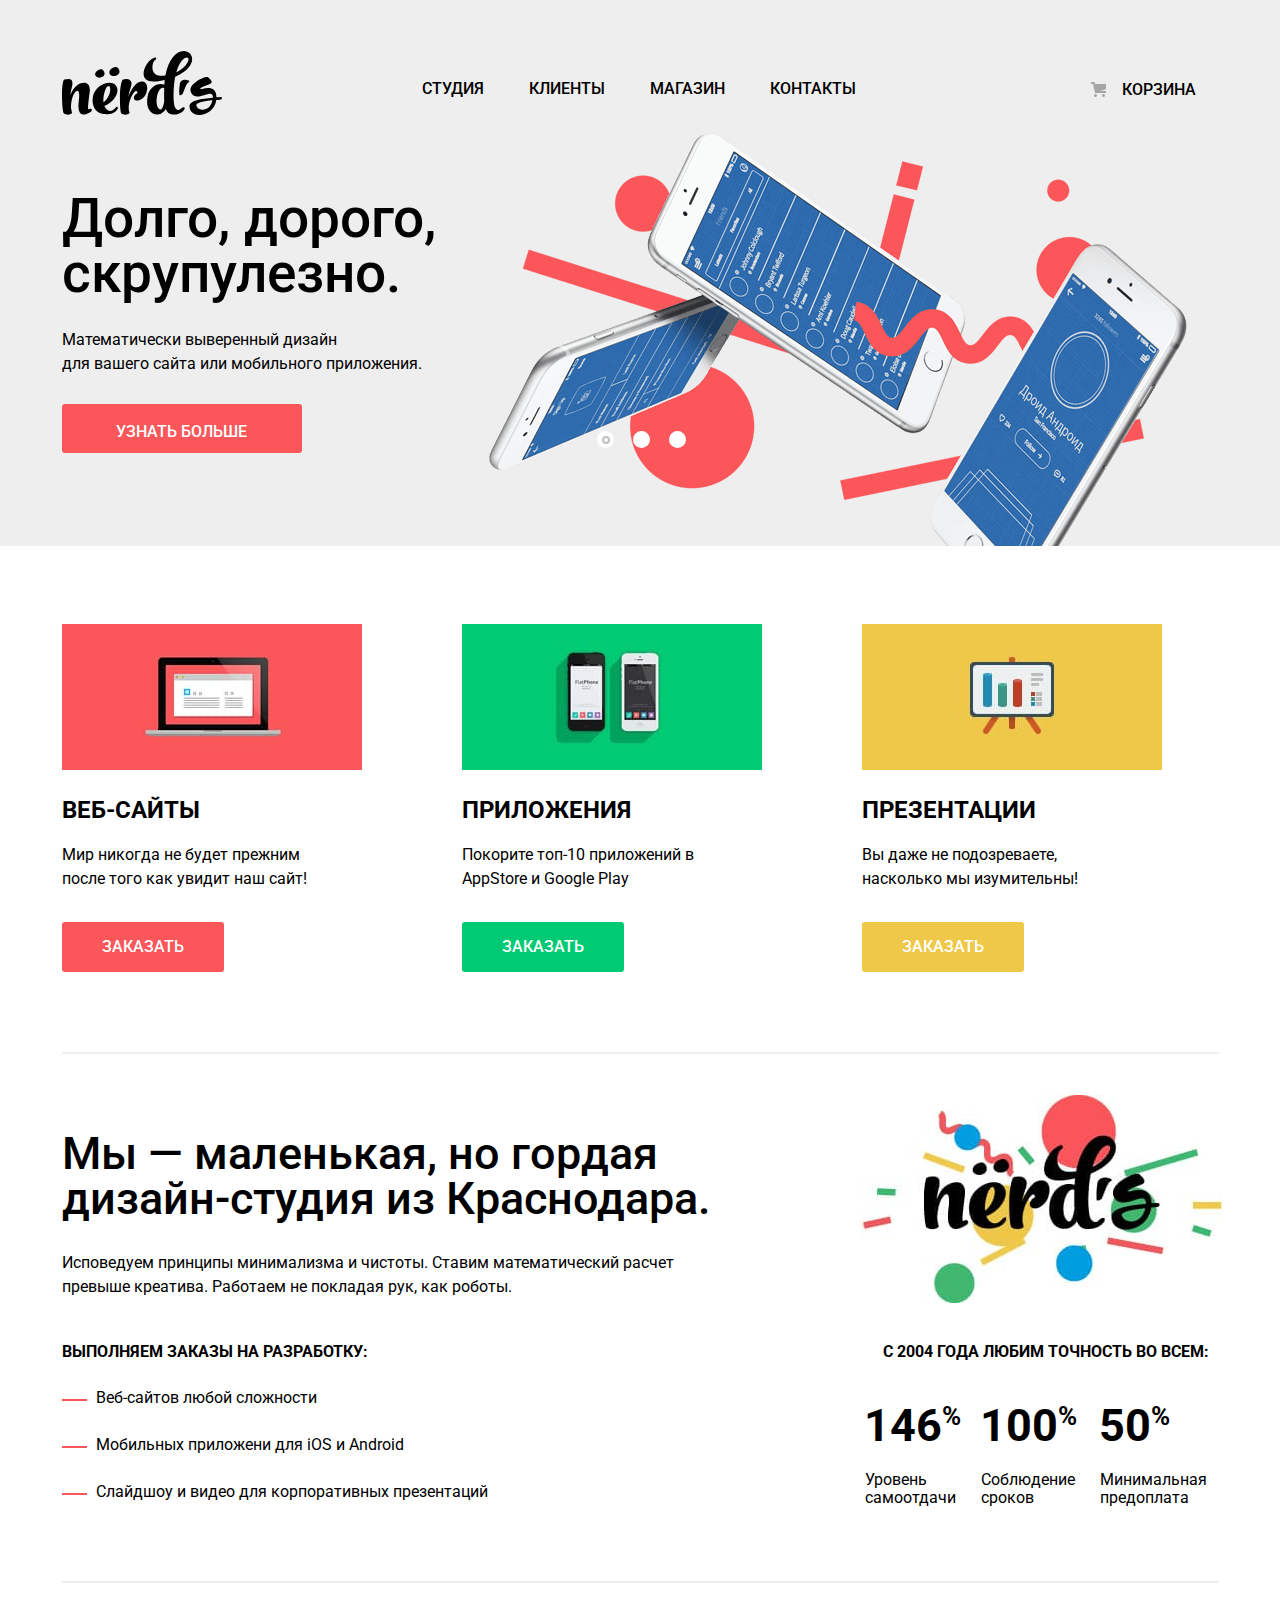
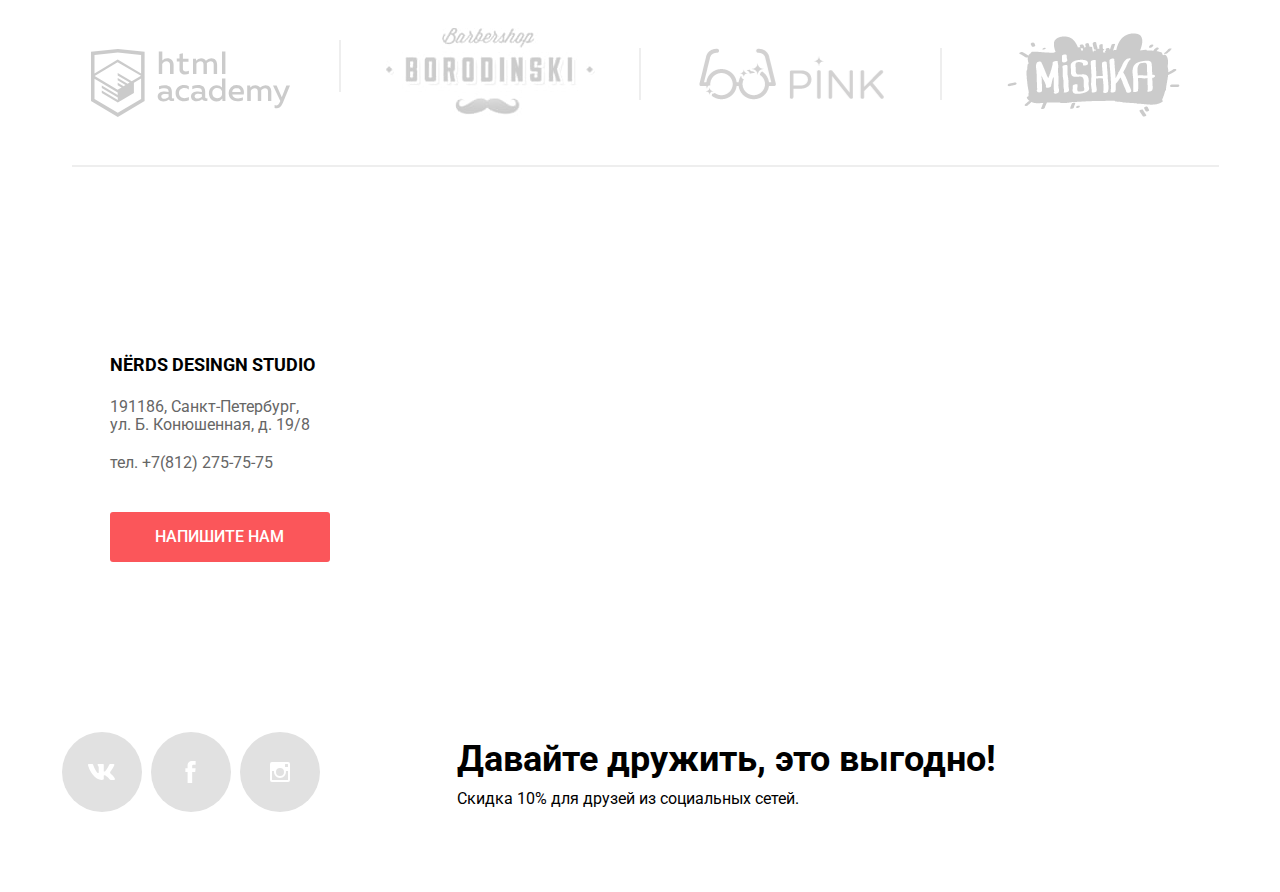
==== commit dd5ebdbf: "Последние правки" ====
--- a/index.html
+++ b/index.html
@@ -48,7 +48,7 @@
                 <div>
                   <p class="slogan">Долго, дорого,<br> скрупулезно.</p>
                   <p class="slogan-mini">Математически выверенный дизайн<br> для вашего сайта или мобильного приложения.</p>
-                  <a href="#" class="button">Узнать больше</a>
+                  <a href="#" class="button button-learn-more">Узнать больше</a>
                 </div>
                   <img src="img/nerds-index-slide.png" width="760" height="431" alt="Фото телефонов">
               </li>
@@ -56,7 +56,7 @@
                 <div>
                   <p class="slogan">Любим математику<br>как никто другой</p>
                   <p class="slogan-mini">Никакого креатива, только математические формулы<br>для расчета идеальных пропорций.</p>
-                  <a href="#" class="button">Узнать больше</a>
+                  <a href="#" class="button button-learn-more">Узнать больше</a>
                 </div>
                 <img src="img/nerds-index-slide2.png" width="760" height="431" alt="Фото компьютеров">
               </li>
@@ -64,7 +64,7 @@
                 <div>
                   <p class="slogan">Только ночь,<br>только хардкор</p>
                   <p class="slogan-mini">Работать днем, как все? Мы против этого.<br>Блтже к полуночи работа только начинается.</p>
-                  <a href="#" class="button">Узнать больше</a>
+                  <a href="#" class="button button-learn-more">Узнать больше</a>
                 </div>
                 <img src="img/nerds-index-slide3.png" width="760" height="431" alt="Фото планшетов">
               </li>
@@ -218,7 +218,7 @@
               </p>
               <p class="appointment-item login-text">
                 <label for="text-fields">Текст письма:</label>
-                <textarea class="login-icon-text" type="text" id="text-fields" placeholder="В свободной форме"></textarea>
+                <textarea class="login-icon-text" name="text" id="text-fields" placeholder="В свободной форме"></textarea>
               </p>
               <input class="button" type="submit" value="Отправить">
             </form>
--- a/css/style.min.css
+++ b/css/style.min.css
@@ -1 +1 @@
-@keyframes bounce{0%{transform:translateY(-2000px)}70%{transform:translateY(30px)}90%{transform:translateY(-10px)}to{transform:translateY(0)}}@keyframes shake{0%,to{transform:translateX(0)}10%,30%,50%,70%,90%{transform:translateX(-10px)}20%,40%,60%,80%{transform:translateX(10px)}}:root{--basic-black:#000000;--basic-white:#ffffff;--basic-extra-dark:#283136;--basic-grey:#242424;--basic-dum-grey:#666666;--basic-beige:#EEEEEE;--basic-beige-fon:#888888;--basic-button:#FB565A;--basic-button-hov:#E74246;--basic-button-foc:#D7373B;--basic-button-order-two:#00CA74;--basic-button-order-two-hov:#00BC6C;--basic-button-order-two-foc:#00AA62;--basic-button-order-three:#EFC849;--basic-button-order-three-hov:#EAB534;--basic-button-order-three-foc:#E5A722;--basic-social-button:#E1E1E1;--basic-button-appointment-item:#444444;--basic-button-login-icon-text:#B4B9BB;--basic-range-controlsr:#f1f1f1;--basic-range-controls:#00ca74;--basic-range-controls-toggler:#ababab;--basic-range-toggler:#cfcfcf;--basic-input-radio:#4D4D4D;--basic-button-show-hov:#DFDFDF;--basic-button-show-foc:#D5D5D5;--basic-triangle-up:#A6A6A6;--basic-triangle-down:#231F20;--basic-border-template:#F2F2F2;--basic-template-shadow-hov:rgba(0, 0, 0, 0.25);--basic-pagination-item:#DBDBDB;--basic-shadow:rgba(0, 1, 1, 0.1);--basic-pagination-active:rgba(0, 0, 0, 0.0001);--basic-range-controls-scale:#d7dcde;--basic-shadow-modal:rgba(0, 0, 0, 0.4);--basic-slider-controls-before:#C1C1C1;--special:#E74246;--special-logo:#FB565A}.page-body{margin:0;padding:0;font-family:"Roboto",Arial,sans-serif;font-size:16px;line-height:24px;font-weight:400;color:var(--basic-black);background-color:var(--beige-fon);min-height:100%;display:grid;align-content:start;grid-template-rows:min-content 1fr min-content}img{max-width:100%;height:auto}.button{display:inline-block;vertical-align:middle;color:var(--basic-white);background-color:var(--basic-button);font:inherit;text-align:center;border:0;border-radius:3px}a{text-decoration:none}.aside ul,.basket-link,.features-list,.focioter-social,.grid-list,.pagination-list ul,.services-list,.site-navigation{list-style:none}.basket-link{color:var(--basic-black)}.visually-hidden{position:absolute;width:1px;height:1px;margin:-1px;border:0;padding:0;white-space:nowrap;clip-path:inset(100%);clip:rect(0 0 0 0);overflow:hidden}.page{height:100%}.main-header{font-weight:500;line-height:30px;background-color:var(--basic-beige);text-transform:uppercase}.main-navigation-wrapper{display:flex;flex-wrap:wrap;width:100%;margin:0 auto}.main-header-logo{width:160px;height:65px;padding:0;margin:50px 0 0}.catalog-header-logo{margin:50px 0 0}.main-header-logo:hover{opacity:.7}.main-header-logo:active,.main-header-logo:focus{opacity:.3}.basket-link a,.basket-link:focus,.site-navigation a,.site-navigation a:focus{color:var(--basic-black)}.basket-link:hover,.site-navigation a:hover{color:var(--special-logo)}.basket-link:focus,.button-show:focus span,.order-one:focus span,.order-three:focus span,.order-two:focus span,.pagination-item a:focus span,.site-navigation a:focus,.social-button:focus path{opacity:.3}.basket-link:active,.site-navigation a:active{color:var(--basic-black)}.basket-link,.site-navigation a{display:block}.site-navigation{display:flex;flex-wrap:wrap;justify-content:flex-start;width:700px;margin:74px 0 0 160px}.site-navigation a{padding:0 45px 0 0}.site-navigation-catalog-current{border-bottom:2px solid var(--special-logo);width:30px;height:43px;margin:0 48px 20px 0}.basket-link::before{content:"";position:absolute;top:22px;width:15px;height:15px;background-image:url(../img/cart-icon.svg);background-repeat:no-repeat;background-position:0 0;right:90px}.basket-navigation{max-width:100px;position:relative;margin:60px 0 0}.basket-navigation a{margin-top:15px}.container{width:1157px;margin:0 auto;padding:0}.advantages{display:grid;grid-template-columns:auto auto;margin:0 auto}.beginning{background-color:var(--basic-beige);background-size:100%}.slogan{max-width:660px;font-size:55px;font-weight:500;line-height:55px;margin:66px 0 0}.slogan-mini{display:block;margin-top:27px}.advantages a{background-color:var(--basic-button);margin-top:28px}.advantages .button{display:block;width:240px;height:30px;text-transform:uppercase;line-height:18px;font-weight:500;padding-top:19px;margin-top:41px}.advantages .button:hover{background-color:var(--basic-button-hov)}.advantages .button:focus{background-color:var(--basic-button-foc);box-shadow:inset 0 3px 0 var(basic-shadow)}.slider-list{margin:0;padding:0;list-style:none}.slider-delete{display:none}.advantages img{background-color:var(--basic-beige);margin:-10px 0 -37px 15px}.advantages img,.advantages-tree img,.advantages-two img{width:760px;height:431px}.slider-controls{position:relative;bottom:98px;left:535px;z-index:2;display:flex;flex-wrap:wrap;justify-content:flex-start}.slider-controls button{padding:0;width:17px;height:17px;background-color:var(--basic-white);border:2px solid var(--basic-white);border-radius:50%;cursor:pointer;margin:20px 19px 0 0}.slide-current{display:block}.slider-controls-one-be::before,.slider-controls-three-be::before,.slider-controls-two-be::before{content:"";position:absolute;border:2px solid var(--basic-slider-controls-before);width:4px;height:4px;border-radius:50%;top:25px;left:5px}.slider-controls-three-be::before,.slider-controls-two-be::before{left:41px}.slider-controls-three-be::before{left:77.5px}.services-list{text-align:left;display:grid;grid-template-columns:300px 300px 300px;column-gap:100px;padding:0;margin:78px 0 0;border-bottom:2px solid var(--basic-beige)}.services-item h3{font-weight:700;font-size:24px;line-height:30px;text-align:left;text-transform:uppercase;margin:18px 0}.services-item p{padding-right:25px}.services-list .button{display:inline-block;vertical-align:middle;padding:16px 40px;margin:15px 0 80px}.services-list a{text-align:center;text-transform:uppercase;line-height:18px;font-weight:500}.order-one:hover{background-color:var(--basic-button-hov)}.order-one:focus{background-color:var(--basic-button-foc);box-shadow:inset 0 3px 0 var(--basic-shadow)}.order-two{background-color:var(--basic-button-order-two)}.order-two:hover{background-color:var(--basic-button-order-two-hov)}.order-two:focus{background-color:var(--basic-button-order-two-foc);box-shadow:inset 0 3px 0 var(--basic-shadow)}.order-three{background-color:var(--basic-button-order-three)}.order-three:hover{background-color:var(--basic-button-order-three-hov)}.order-three:focus{background-color:var(--basic-button-order-three-foc);box-shadow:inset 0 3px 0 var(--basic-shadow)}.aside{display:grid;grid-template-columns:650px 507px;border-bottom:2px solid var(--basic-beige);padding-bottom:45px}.slogans{font-weight:500;font-size:45px;line-height:45px;margin:77px 0 30px}.aside img{padding:41px 0 0 150px}.aside caption,.orders{font-weight:700;text-transform:uppercase}.orders{padding-top:25px}.orders-for-software{margin:0;padding:6px 0 9px}.orders-for-software li{padding-bottom:23px}.orders-for-software-item::before{content:"";display:inline-block;vertical-align:middle;width:25px;height:2px;background-color:var(--special-logo);margin:7px 5px 5px 0}.aside caption{margin:30px 0 0}.accuracy-table{margin-left:150px}.accuracy-table tr{line-height:18px}.accuracy-table th{font-size:45px;line-height:64px;font-weight:700;padding:28px 8px 10px 0;text-align:left}.accuracy-table td{padding-right:22px}.accuracy-table .interest{display:inline-block;font-size:26px;line-height:40px;vertical-align:super;padding:0;margin:0}.partner{display:flex;justify-content:flex-start;flex-wrap:wrap;border-bottom:2px solid var(--basic-beige);margin:0 0 70px 10px;padding-bottom:40px}.partner a{margin:32px 5px 0 19px}.partner-foto img{opacity:.2}.partner-foto img:hover{opacity:1}.partner-foto img:active,.partner-foto img:focus{opacity:.1}.borod-partner{margin:45px 20px 0 0}.borod-partner::after,.html-partner::after,.pink-partner::after{content:"";display:inline-block;vertical-align:baseline;width:2px;height:52px;background-color:var(--basic-beige);margin:25px 40px 25px 45px}.borod-partner::after,.pink-partner::after{vertical-align:top;margin:20px 38px 0 40px}.pink-partner{margin:65px 0 0}.pink-partner::after{vertical-align:baseline;margin:0 45px 0 52px}.michka-partner{margin:50px 20px 0}.map{display:block;width:100%;height:416px;object-fit:cover;position:absolute;margin-top:8px}.map-main .container{min-height:230px}.address-text{display:grid;position:relative;background-color:var(--basic-white);width:270px;top:65px;left:0;text-align:left;padding:30px 0 0 48px}.address-text p:nth-child(2){margin:0 60px 17px 0}.contacts .nerds{font-size:18px;line-height:30px;font-weight:700;color:var(--basic-black);text-transform:uppercase}.contacts p{color:var(--basic-dum-grey);line-height:18px}.contacts .write-button{padding:16px 20px;text-transform:uppercase;margin:37px 50px 50px 0;line-height:18px;font-weight:500}.write-button:hover{background-color:var(--basic-button-hov)}.write-button:focus{background-color:var(--basic-button-foc);box-shadow:inset 0 3px 0 var(basic-shadow)}.contacts-phone{color:var(--basic-dum-grey)}.pointer{display:none;top:86px;left:800px;width:231px;height:190px}.footer-social{display:flex;flex-wrap:nowrap;padding:0;list-style:none;margin:185px 0 80px}.social{display:grid;grid-template-columns:auto 1fr}.social-text{min-width:630px}.social p{font-size:36px;line-height:36px;font-weight:700;margin-bottom:10px}.social-button{display:flex;align-items:center;justify-content:center;width:80px;height:80px;border-radius:50px;background-color:var(--basic-social-button);margin-right:9px}.social-button:hover{background-color:var(--basic-button-hov)}.social-button:focus{background-color:var(--basic-button-foc);box-shadow:inset 0 3px 0 var(--basic-shadow)}.social-text{text-align:left;padding-left:128px;margin-top:158px}.sale{line-height:22px;padding:0;margin:0}.modal{position:fixed;display:none;font-family:"Roboto",Arial,sans-serif;font-weight:700;width:880px;text-align:left;vertical-align:text-top;padding-left:80px;background-color:var(--basic-white);box-shadow:0 20px 40px var(--basic-shadow-modal);transform:translate(-50%,-50%);left:50%;top:50%;z-index:3;margin-right:auto}.modal-show{display:block;animation:bounce .6s}.modal-error{animation:shake .6s}.modal span{display:block;font-size:45px;line-height:52,73px;font-weight:700;padding:78px 0 33px 20px}.login-form{display:flex;flex-wrap:wrap;justify-content:flex-start}.login-form p{font-weight:700;line-height:18px}.appointment-item{padding-left:20px}.appointment-item input,.appointment-item textarea{display:block;width:360px;height:50px;margin-top:15px;color:var(--basic-button-appointment-item);border:2px solid var(--basic-range-controls-scale);box-sizing:border-box;border-radius:3px}.login-text{display:block}.login-text textarea{width:760px;height:115px;margin:12px 20px 0 0;padding:10px 0 0 10px}.login-icon-login:hover,.login-icon-name:hover,.login-icon-text:hover{border:2px solid var(--basic-button-login-icon-text);color:var(--basic-button-appointment-item)}.appointment-item input::placeholder,.appointment-item textarea::placeholder{color:var(--basic-button-appointment-item);opacity:1}.login-icon-login:focus,.login-icon-name:focus,.login-icon-text:focus{border:2px solid var(--basic-black);color:var(--basic-button-appointment-item)}.login-icon-login:invalid,.login-icon-name:invalid,.login-icon-text:invalid{border:2px solid var(--basic-button-hov);color:var(--basic-button-hov)}.modal input{padding:0 0 0 16px;line-height:18px}.login-form p:nth-child(1){margin-right:20px}.login-form .button{display:block;margin:30px 0 83px 20px;padding:16px 83.5px;text-transform:uppercase;font-weight:500;line-height:18px}.modal-close{position:absolute;top:81px;right:90px;width:21px;height:21px;background-image:url(../img/close.svg);background-color:var(--basic-white);opacity:.3;border:0;cursor:pointer}.modal-close:hover{opacity:1}.modal-close:active,.modal-close:focus{opacity:.1}.title-wrapper{font-size:55px;line-height:55px;font-weight:500;margin:52px 0 110px;text-align:center;text-transform:none}.page-catalog{display:grid;grid-template-columns:160px 1fr}.price{line-height:22px;color:var(--basic-extra-dark)}.price .filter-item{margin:0;padding:0;border:0}.range-filter{width:260px;margin-top:52px}.filter-item legend{font-size:18px;line-height:24px;text-transform:uppercase;font-weight:700}.range-controls{position:relative;height:41px;margin-bottom:12px;padding:40px 20px 0 25px;background-color:var(--basic-range-controlsr);border-radius:5px}.range-controls .bar{width:70%;height:2px;background:var(--basic-range-controls)}.range-controls .toggle{width:4px;height:4px;padding:0;border:8px solid var(--basic-white);background-color:var(--basic-range-controls-toggler);border-radius:50%;box-shadow:0 2px 1px 0 var(--basic-range-toggler);position:absolute;top:31px;left:0;cursor:pointer}.range-controls .toggle-min{left:18px}.price-controls label{text-transform:uppercase;font-size:16px}.range-controls .toggle-max{left:160px}.range-controls .scale{height:2px;background:var(--basic-range-controls-scale)}.price-controls input{font-family:inherit;font-size:inherit;text-align:center;width:60px;padding:10px;color:var(--basic-extra-dark);border:0;border-radius:5px;background:var(--basic-range-controlsr);margin:0 0 53px 5px}.price-controls{display:flex}.min-price{margin-right:32px}.filters fieldset{padding:0;margin:0;border:0}.filters{width:260px;height:750px;margin:58px 0 0}.page-title{font-size:18px;line-height:30px;font-weight:700;text-transform:uppercase;text-align:left}.page-title ul{padding:0;margin:0;list-style:none;position:relative}.grid-list{margin:17px 0 47px}.filter-option label{opacity:.5}.feature-container label,.grid-list label{line-height:20px}.filter-input-radio+label::before{content:"";position:absolute;left:-40px;top:-3px;width:14px;height:14px;border:5px solid var(--basic-input-radio);border-radius:50%;opacity:.5}.filter-input-radio:checked+label::after{content:"";position:absolute;top:4.5px;left:-32.5px;width:9px;height:9px;background-color:var(--basic-input-radio);border-radius:50%;opacity:.5}.filter-option{margin-bottom:19px;display:block}.features-list li{color:var(--basic-extra-dark);margin-bottom:19px;padding:0}.features-item label{opacity:.5}.filter-input-checkbox+label::before{content:"";position:absolute;top:2px;left:-38px;width:25px;height:25px;background-image:url(../img/square.svg);background-repeat:no-repeat;background-position:0 0;opacity:.5}.filter-input-checkbox:checked+label::before{background-image:url(../img/checkbox-on.svg)}.features-list,.grid-list{line-height:20px}.features-list label,.filter-option label{position:relative;display:block;cursor:pointer;user-select:none}.features-item:hover label::before,.features-list li:hover,.filter-option:hover,.filter-option:hover label::after,.filter-option:hover label::before{opacity:1}.filter-input-checkbox:focus+label,.filter-input-radio:focus+label,.filter-input-radio:focus+label::after,.filter-input-radio:focus+label::before{opacity:1}.filter-input-checkbox:disabled+label,.filter-input-radio:disabled+label{opacity:.3}.button-show{line-height:18px;font-weight:500;text-transform:uppercase;text-align:center;border:0;width:260px;height:50px;padding-top:3px;margin-top:34px;background-color:var(--basic-beige)}.button-show span{color:var(--basic-black)}.button-show:hover,.pagination-item a:hover{background-color:var(--basic-button-show-hov)}.button-show:focus{background-color:var(--basic-button-show-foc);box-shadow:inset 0 3px 0 var(--basic-shadow);border:0}.sort{display:flex;margin:55px 0 0 20px}.sort .page-title{margin:0 258px 0 220px}.sort,.sort .button{color:var(--basic-black);font-size:14px;line-height:18px}.sort .button{display:block;background-color:var(--basic-white);text-transform:uppercase;opacity:.3;margin-top:7px}.sort .button:nth-child(2){margin-right:25px}.sort .button:nth-child(3){margin-right:27px}.triangle-down,.triangle-up{width:0;height:0;border-left:7px solid transparent;border-right:7px solid transparent}.triangle-up{border-bottom:10px solid var(--basic-triangle-up);opacity:.2;margin:24px 0 0 13px}.triangle-down{border-top:10px solid var(--basic-triangle-down);opacity:1;margin:24px 0 0 46px}.sort .button:hover{opacity:.6}.sort .button-current,.sort .button:active,.sort .button:focus{opacity:1}.triangle-down:active,.triangle-down:focus,.triangle-up:active,.triangle-up:focus{border-top:10px solid var(--basic-triangle-down)}.button-current-triangle{margin-right:0;padding-right:0;color:var(--basic-triangle-down)}.template{display:flex;flex-wrap:wrap;justify-content:flex-start;list-style:none;margin:37px 0 0 195px}.template li{width:360px;padding-top:40px;margin-bottom:30px}.template li:nth-child(2n+1){margin-right:35px}.template li:nth-child(1),.template li:nth-child(2){margin-top:13px}.template img{display:block;width:360px;height:578px;object-fit:contain;background-size:100%}.template-item:hover .card-template{display:block}.template-item{margin:0;background-image:url(../img/browser.svg);position:relative;background-repeat:no-repeat;border-radius:5px;border:1px solid var(--basic-border-template)}.template-item:hover{background-image:url(../img/browser-dark.svg);box-shadow:0 6px 15px var(--basic-template-shadow-hov)}.card-template{display:none;width:360px;background-color:var(--basic-beige);text-align:center;position:absolute;bottom:0;right:0}.card-template .page-title{display:block;text-align:center;color:var(--basic-black);padding:20px 0 10px}.template .page-title:hover{color:var(--basic-button)}.template .page-title:focus{color:var(--basic-black);opacity:.3}.template-info{display:block;line-height:18px;color:var(--basic-dum-grey);text-align:center;margin:0 90px}.template-price{background-color:var(--basic-button);border:0;color:var(--basic-white);width:200px;height:50px;margin:40px 80px 40px 84px;line-height:18px;font-weight:500;border-radius:3px}.template-price:hover{background-color:var(--basic-button-hov);border-radius:3px}.template-price:active,.template-price:focus{background-color:var(--basic-button-foc);box-shadow:inset 0 3px 0 var(--basic-shadow);border-radius:3px}.pagination-list{display:flex;flex-wrap:wrap;list-style:none;margin:16px 0 10px 238px;padding:0}.pagination-list a{display:block;width:29px;height:28px;text-align:center;padding:12px 10px 10px;background-color:var(--basic-beige);border-radius:3px}.pagination-item{margin:5px 11px 43px 0}.pagination-item-current a{width:50px;height:50px}.pagination-item a{color:var(--basic-black)}.item-next a{display:block;width:240px;height:28px;font-weight:500;text-transform:uppercase}.pagination-item a:focus{background-color:var(--basic-button-show-foc);box-shadow:inset 0 3px 0 var(--basic-shadow)}.pagination-item-current a,.pagination-item-current a:active,.pagination-item-current a:focus,.pagination-item-current a:hover{background-color:var(--basic-pagination-active);border:3px solid var(--basic-pagination-item);box-sizing:border-box}
+@keyframes bounce{0%{transform:translateY(-2000px)}70%{transform:translateY(30px)}90%{transform:translateY(-10px)}to{transform:translateY(0)}}@keyframes shake{0%,to{transform:translateX(0)}10%,30%,50%,70%,90%{transform:translateX(-10px)}20%,40%,60%,80%{transform:translateX(10px)}}:root{--basic-black:#000000;--basic-white:#ffffff;--basic-extra-dark:#283136;--basic-grey:#242424;--basic-dum-grey:#666666;--basic-beige:#EEEEEE;--basic-beige-fon:#888888;--basic-button:#FB565A;--basic-button-hov:#E74246;--basic-button-foc:#D7373B;--basic-button-order-two:#00CA74;--basic-button-order-two-hov:#00BC6C;--basic-button-order-two-foc:#00AA62;--basic-button-order-three:#EFC849;--basic-button-order-three-hov:#EAB534;--basic-button-order-three-foc:#E5A722;--basic-social-button:#E1E1E1;--basic-button-appointment-item:#444444;--basic-button-login-icon-text:#B4B9BB;--basic-range-controlsr:#f1f1f1;--basic-range-controls:#00ca74;--basic-range-controls-toggler:#ababab;--basic-range-toggler:#cfcfcf;--basic-input-radio:#4D4D4D;--basic-button-show-hov:#DFDFDF;--basic-button-show-foc:#D5D5D5;--basic-triangle-up:#A6A6A6;--basic-triangle-down:#231F20;--basic-border-template:#F2F2F2;--basic-template-shadow-hov:rgba(0, 0, 0, 0.25);--basic-pagination-item:#DBDBDB;--basic-shadow:rgba(0, 1, 1, 0.1);--basic-pagination-active:rgba(0, 0, 0, 0.0001);--basic-range-controls-scale:#d7dcde;--basic-shadow-modal:rgba(0, 0, 0, 0.4);--basic-slider-controls-before:#C1C1C1;--special:#E74246;--special-logo:#FB565A}.page-body{margin:0;padding:0;font-family:"Roboto",Arial,sans-serif;font-size:16px;line-height:24px;font-weight:400;color:var(--basic-black);background-color:var(--beige-fon);min-height:100%;display:grid;align-content:start;grid-template-rows:min-content 1fr min-content}img{max-width:100%;height:auto}.button{display:inline-block;vertical-align:middle;color:var(--basic-white);background-color:var(--basic-button);font:inherit;text-align:center;border:0;border-radius:3px}a{text-decoration:none}.aside ul,.basket-link,.features-list,.focioter-social,.grid-list,.pagination-list ul,.services-list,.site-navigation{list-style:none}.basket-link{color:var(--basic-black)}.visually-hidden{position:absolute;width:1px;height:1px;margin:-1px;border:0;padding:0;white-space:nowrap;clip-path:inset(100%);clip:rect(0 0 0 0);overflow:hidden}.page{height:100%}.main-header{font-weight:500;line-height:30px;background-color:var(--basic-beige);text-transform:uppercase}.main-navigation-wrapper{display:flex;flex-wrap:wrap;width:100%;margin:0 auto}.main-header-logo{width:160px;height:65px;padding:0;margin:50px 0 0}.catalog-header-logo{margin:50px 0 0}.main-header-logo:hover{opacity:.7}.main-header-logo:active,.main-header-logo:focus{opacity:.3}.basket-link a,.basket-link:focus,.site-navigation a,.site-navigation a:focus{color:var(--basic-black)}.basket-link:hover,.site-navigation a:hover{color:var(--special-logo)}.basket-link:focus,.button-show:focus span,.order-one:focus span,.order-three:focus span,.order-two:focus span,.pagination-item a:focus span,.site-navigation a:focus,.social-button:focus path{opacity:.3}.basket-link:active,.site-navigation a:active{color:var(--basic-black)}.basket-link,.site-navigation a{display:block}.site-navigation{display:flex;flex-wrap:wrap;justify-content:flex-start;width:700px;margin:74px 0 0 160px}.site-navigation a{padding:0 45px 0 0}.site-navigation-catalog-current{border-bottom:2px solid var(--special-logo);width:30px;height:43px;margin:0 48px 20px 0}.basket-link::before{content:"";position:absolute;top:22px;width:15px;height:15px;background-image:url(../img/cart-icon.svg);background-repeat:no-repeat;background-position:0 0;right:90px}.basket-navigation{max-width:100px;position:relative;margin:60px 0 0}.basket-navigation a{margin-top:15px}.container{width:1157px;margin:0 auto;padding:0}.advantages{display:grid;grid-template-columns:auto auto;margin:0 auto}.beginning{background-color:var(--basic-beige);background-size:100%}.slogan{max-width:600px;font-size:55px;font-weight:500;line-height:55px;margin:66px 0 0}.slogan-mini{display:block;margin-top:27px}.advantages a{background-color:var(--basic-button);margin-top:28px}.button-learn-more{display:block;width:240px;height:30px;text-transform:uppercase;line-height:18px;font-weight:500;padding-top:19px;margin-top:41px}.advantages .button:hover{background-color:var(--basic-button-hov)}.advantages .button:focus{background-color:var(--basic-button-foc);box-shadow:inset 0 3px 0 var(basic-shadow)}.slider-list{margin:0;padding:0;list-style:none}.slider-delete{display:none}.advantages img{background-color:var(--basic-beige);margin:-10px 0 -37px 15px}.advantages img,.advantages-tree img,.advantages-two img{width:760px;height:431px;object-fit:contain}.slider-controls{position:relative;width:600px;bottom:98px;left:535px;z-index:2;display:flex;flex-wrap:wrap;justify-content:flex-start}.slider-controls button{padding:0;width:17px;height:17px;background-color:var(--basic-white);border:2px solid var(--basic-white);border-radius:50%;cursor:pointer;margin:20px 19px 0 0}.slide-current{display:block}.slider-controls-one-be::before,.slider-controls-three-be::before,.slider-controls-two-be::before{content:"";position:absolute;border:2px solid var(--basic-slider-controls-before);width:4px;height:4px;border-radius:50%;top:25px;left:5px}.slider-controls-three-be::before,.slider-controls-two-be::before{left:41px}.slider-controls-three-be::before{left:77.5px}.services-list{text-align:left;display:grid;grid-template-columns:300px 300px 300px;column-gap:100px;padding:0;margin:78px 0 0;border-bottom:2px solid var(--basic-beige)}.services-item h3{font-weight:700;font-size:24px;line-height:30px;text-align:left;text-transform:uppercase;margin:18px 0}.services-item p{padding-right:25px}.services-list .button{display:inline-block;vertical-align:middle;padding:16px 40px;margin:15px 0 80px}.services-list a{text-align:center;text-transform:uppercase;line-height:18px;font-weight:500}.order-one:hover{background-color:var(--basic-button-hov)}.order-one:focus{background-color:var(--basic-button-foc);box-shadow:inset 0 3px 0 var(--basic-shadow)}.order-two{background-color:var(--basic-button-order-two)}.order-two:hover{background-color:var(--basic-button-order-two-hov)}.order-two:focus{background-color:var(--basic-button-order-two-foc);box-shadow:inset 0 3px 0 var(--basic-shadow)}.order-three{background-color:var(--basic-button-order-three)}.order-three:hover{background-color:var(--basic-button-order-three-hov)}.order-three:focus{background-color:var(--basic-button-order-three-foc);box-shadow:inset 0 3px 0 var(--basic-shadow)}.aside{display:grid;grid-template-columns:650px 507px;border-bottom:2px solid var(--basic-beige);padding-bottom:45px}.slogans{font-weight:500;font-size:45px;line-height:45px;margin:77px 0 30px}.aside img{padding:41px 0 0 150px}.aside caption,.orders{font-weight:700;text-transform:uppercase}.orders{padding-top:25px}.orders-for-software{margin:0;padding:6px 0 9px}.orders-for-software li{padding-bottom:23px}.orders-for-software-item::before{content:"";display:inline-block;vertical-align:middle;width:25px;height:2px;background-color:var(--special-logo);margin:7px 5px 5px 0}.aside caption{margin:30px 0 0}.accuracy-table{margin-left:150px}.accuracy-table tr{line-height:18px}.accuracy-table th{font-size:45px;line-height:64px;font-weight:700;padding:28px 8px 10px 0;text-align:left}.accuracy-table td{padding-right:22px}.accuracy-table .interest{display:inline-block;font-size:26px;line-height:40px;vertical-align:super;padding:0;margin:0}.partner{display:flex;justify-content:flex-start;flex-wrap:wrap;border-bottom:2px solid var(--basic-beige);margin:0 0 70px 10px;padding-bottom:40px}.partner a{margin:32px 5px 0 19px}.partner-foto img{opacity:.2}.partner-foto img:hover{opacity:1}.partner-foto img:active,.partner-foto img:focus{opacity:.1}.borod-partner{margin:45px 20px 0 0}.borod-partner::after,.html-partner::after,.pink-partner::after{content:"";display:inline-block;vertical-align:baseline;width:2px;height:52px;background-color:var(--basic-beige);margin:25px 40px 25px 45px}.borod-partner::after,.pink-partner::after{vertical-align:top;margin:20px 38px 0 40px}.pink-partner{margin:65px 0 0}.pink-partner::after{vertical-align:baseline;margin:0 45px 0 52px}.michka-partner{margin:50px 20px 0}.map{display:block;width:100%;height:416px;object-fit:cover;position:absolute;margin-top:8px}.map-main .container{min-height:230px}.address-text{display:grid;position:relative;background-color:var(--basic-white);width:270px;top:65px;left:0;text-align:left;padding:30px 0 0 48px}.address-text p:nth-child(2){margin:0 60px 17px 0}.contacts .nerds{font-size:18px;line-height:30px;font-weight:700;color:var(--basic-black);text-transform:uppercase}.contacts p{color:var(--basic-dum-grey);line-height:18px}.contacts .write-button{padding:16px 20px;text-transform:uppercase;margin:37px 50px 50px 0;line-height:18px;font-weight:500}.write-button:hover{background-color:var(--basic-button-hov)}.write-button:focus{background-color:var(--basic-button-foc);box-shadow:inset 0 3px 0 var(basic-shadow)}.contacts-phone{color:var(--basic-dum-grey)}.pointer{display:none;top:86px;left:800px;width:231px;height:190px}.footer-social{display:flex;flex-wrap:nowrap;padding:0;list-style:none;margin:185px 0 80px}.social{display:grid;grid-template-columns:auto 1fr}.social-text{min-width:630px}.social p{font-size:36px;line-height:36px;font-weight:700;margin-bottom:10px}.social-button{display:flex;align-items:center;justify-content:center;width:80px;height:80px;border-radius:50px;background-color:var(--basic-social-button);margin-right:9px}.social-button:hover{background-color:var(--basic-button-hov)}.social-button:focus{background-color:var(--basic-button-foc);box-shadow:inset 0 3px 0 var(--basic-shadow)}.social-text{text-align:left;padding-left:128px;margin-top:158px}.sale{line-height:22px;padding:0;margin:0}.modal{position:fixed;display:none;font-family:"Roboto",Arial,sans-serif;font-weight:700;width:880px;text-align:left;vertical-align:text-top;padding-left:80px;background-color:var(--basic-white);box-shadow:0 20px 40px var(--basic-shadow-modal);transform:translate(-50%,-50%);left:50%;top:50%;z-index:3;margin-right:auto}.modal-show{display:block;animation:bounce .6s}.modal-error{animation:shake .6s}.modal span{display:block;font-size:45px;line-height:52,73px;font-weight:700;padding:78px 0 33px 20px}.login-form{display:flex;flex-wrap:wrap;justify-content:flex-start}.login-form p{font-weight:700;line-height:18px}.appointment-item{padding-left:20px}.appointment-item input,.appointment-item textarea{display:block;width:360px;height:50px;margin-top:15px;color:var(--basic-button-appointment-item);border:2px solid var(--basic-range-controls-scale);box-sizing:border-box;border-radius:3px}.login-text{display:block}.login-text textarea{width:760px;height:115px;margin:12px 20px 0 0;padding:10px 0 0 10px}.login-icon-login:hover,.login-icon-name:hover,.login-icon-text:hover{border:2px solid var(--basic-button-login-icon-text);color:var(--basic-button-appointment-item)}.appointment-item input::placeholder,.appointment-item textarea::placeholder{color:var(--basic-button-appointment-item);opacity:1}.login-icon-login:focus,.login-icon-name:focus,.login-icon-text:focus{border:2px solid var(--basic-black);color:var(--basic-button-appointment-item)}.login-icon-login:invalid,.login-icon-name:invalid,.login-icon-text:invalid{border:2px solid var(--basic-button-hov);color:var(--basic-button-hov)}.modal input{padding:0 0 0 16px;line-height:18px}.login-form p:nth-child(1){margin-right:20px}.login-form .button{display:block;margin:30px 0 83px 20px;padding:16px 83.5px;text-transform:uppercase;font-weight:500;line-height:18px}.modal-close{position:absolute;top:81px;right:90px;width:21px;height:21px;background-image:url(../img/close.svg);background-color:var(--basic-white);opacity:.3;border:0;cursor:pointer}.modal-close:hover{opacity:1}.modal-close:active,.modal-close:focus{opacity:.1}.title-wrapper{font-size:55px;line-height:55px;font-weight:500;margin:52px 0 110px;text-align:center;text-transform:none}.page-catalog{display:grid;grid-template-columns:160px 1fr}.price{line-height:22px;color:var(--basic-extra-dark)}.price .filter-item{margin:0;padding:0;border:0}.range-filter{width:260px;margin-top:52px}.filter-item legend{font-size:18px;line-height:24px;text-transform:uppercase;font-weight:700}.range-controls{position:relative;height:41px;margin-bottom:12px;padding:40px 20px 0 25px;background-color:var(--basic-range-controlsr);border-radius:5px}.range-controls .bar{width:70%;height:2px;background:var(--basic-range-controls)}.range-controls .toggle{width:4px;height:4px;padding:0;border:8px solid var(--basic-white);background-color:var(--basic-range-controls-toggler);border-radius:50%;box-shadow:0 2px 1px 0 var(--basic-range-toggler);position:absolute;top:31px;left:0;cursor:pointer}.range-controls .toggle-min{left:18px}.price-controls label{text-transform:uppercase;font-size:16px}.range-controls .toggle-max{left:160px}.range-controls .scale{height:2px;background:var(--basic-range-controls-scale)}.price-controls input{font-family:inherit;font-size:inherit;text-align:center;width:60px;padding:10px;color:var(--basic-extra-dark);border:0;border-radius:5px;background:var(--basic-range-controlsr);margin:0 0 53px 5px}.price-controls{display:flex}.min-price{margin-right:32px}.filters fieldset{padding:0;margin:0;border:0}.filters{width:260px;height:750px;margin:58px 0 0}.page-title{font-size:18px;line-height:30px;font-weight:700;text-transform:uppercase;text-align:left}.page-title ul{padding:0;margin:0;list-style:none;position:relative}.grid-list{margin:17px 0 47px}.filter-option label{opacity:.5}.feature-container label,.grid-list label{line-height:20px}.filter-input-radio+label::before{content:"";position:absolute;left:-40px;top:-3px;width:14px;height:14px;border:5px solid var(--basic-input-radio);border-radius:50%;opacity:.5}.filter-input-radio:checked+label::after{content:"";position:absolute;top:4.5px;left:-32.5px;width:9px;height:9px;background-color:var(--basic-input-radio);border-radius:50%;opacity:.5}.filter-option{margin-bottom:19px;display:block}.features-list li{color:var(--basic-extra-dark);margin-bottom:19px;padding:0}.features-item label{opacity:.5}.filter-input-checkbox+label::before{content:"";position:absolute;top:2px;left:-38px;width:25px;height:25px;background-image:url(../img/square.svg);background-repeat:no-repeat;background-position:0 0;opacity:.5}.filter-input-checkbox:checked+label::before{background-image:url(../img/checkbox-on.svg)}.features-list,.grid-list{line-height:20px}.features-list label,.filter-option label{position:relative;display:block;cursor:pointer;user-select:none}.features-item:hover label::before,.features-list li:hover,.filter-option:hover,.filter-option:hover label::after,.filter-option:hover label::before{opacity:1}.filter-input-checkbox:focus+label,.filter-input-radio:focus+label,.filter-input-radio:focus+label::after,.filter-input-radio:focus+label::before{opacity:1}.filter-input-checkbox:disabled+label,.filter-input-radio:disabled+label{opacity:.3}.button-show{line-height:18px;font-weight:500;text-transform:uppercase;text-align:center;border:0;width:260px;height:50px;padding-top:3px;margin-top:34px;background-color:var(--basic-beige)}.button-show span{color:var(--basic-black)}.button-show:hover,.pagination-item a:hover{background-color:var(--basic-button-show-hov)}.button-show:focus{background-color:var(--basic-button-show-foc);box-shadow:inset 0 3px 0 var(--basic-shadow);border:0}.sort{display:flex;margin:55px 0 0 20px}.sort .page-title{margin:0 258px 0 220px}.sort,.sort .button{color:var(--basic-black);font-size:14px;line-height:18px}.sort .button{display:block;background-color:var(--basic-white);text-transform:uppercase;opacity:.3;margin-top:7px}.sort .button:nth-child(2){margin-right:25px}.sort .button:nth-child(3){margin-right:27px}.triangle-down,.triangle-up{width:0;height:0;border-left:7px solid transparent;border-right:7px solid transparent}.triangle-up{border-bottom:10px solid var(--basic-triangle-up);opacity:.2;margin:24px 0 0 13px}.triangle-down{border-top:10px solid var(--basic-triangle-down);opacity:1;margin:24px 0 0 46px}.sort .button:hover{opacity:.6}.sort .button-current,.sort .button:active,.sort .button:focus{opacity:1}.triangle-down:active,.triangle-down:focus,.triangle-up:active,.triangle-up:focus{border-top:10px solid var(--basic-triangle-down)}.button-current-triangle{margin-right:0;padding-right:0;color:var(--basic-triangle-down)}.template{display:flex;flex-wrap:wrap;justify-content:flex-start;list-style:none;margin:37px 0 0 195px}.template li{width:360px;padding-top:40px;margin-bottom:30px}.template li:nth-child(2n+1){margin-right:35px}.template li:nth-child(1),.template li:nth-child(2){margin-top:13px}.template img{display:block;width:360px;height:578px;object-fit:contain;background-size:100%}.template-item:hover .card-template{display:block}.template-item{margin:0;background-image:url(../img/browser.svg);position:relative;background-repeat:no-repeat;border-radius:5px;border:1px solid var(--basic-border-template)}.template-item:hover{background-image:url(../img/browser-dark.svg);box-shadow:0 6px 15px var(--basic-template-shadow-hov)}.card-template{display:none;width:360px;background-color:var(--basic-beige);text-align:center;position:absolute;bottom:0;right:0}.card-template .page-title{display:block;text-align:center;color:var(--basic-black);padding:20px 0 10px}.template .page-title:hover{color:var(--basic-button)}.template .page-title:focus{color:var(--basic-black);opacity:.3}.template-info{display:block;line-height:18px;color:var(--basic-dum-grey);text-align:center;margin:0 90px}.template-price{background-color:var(--basic-button);border:0;color:var(--basic-white);width:200px;height:50px;margin:40px 80px 40px 84px;line-height:18px;font-weight:500;border-radius:3px}.template-price:hover{background-color:var(--basic-button-hov);border-radius:3px}.template-price:active,.template-price:focus{background-color:var(--basic-button-foc);box-shadow:inset 0 3px 0 var(--basic-shadow);border-radius:3px}.pagination-list{display:flex;flex-wrap:wrap;list-style:none;margin:16px 0 10px 238px;padding:0}.pagination-list a{display:block;width:29px;height:28px;text-align:center;padding:12px 10px 10px;background-color:var(--basic-beige);border-radius:3px}.pagination-item{margin:5px 11px 43px 0}.pagination-item-current a{width:50px;height:50px}.pagination-item a{color:var(--basic-black)}.item-next a{display:block;width:240px;height:28px;font-weight:500;text-transform:uppercase}.pagination-item a:focus{background-color:var(--basic-button-show-foc);box-shadow:inset 0 3px 0 var(--basic-shadow)}.pagination-item-current a,.pagination-item-current a:active,.pagination-item-current a:focus,.pagination-item-current a:hover{background-color:var(--basic-pagination-active);border:3px solid var(--basic-pagination-item);box-sizing:border-box}
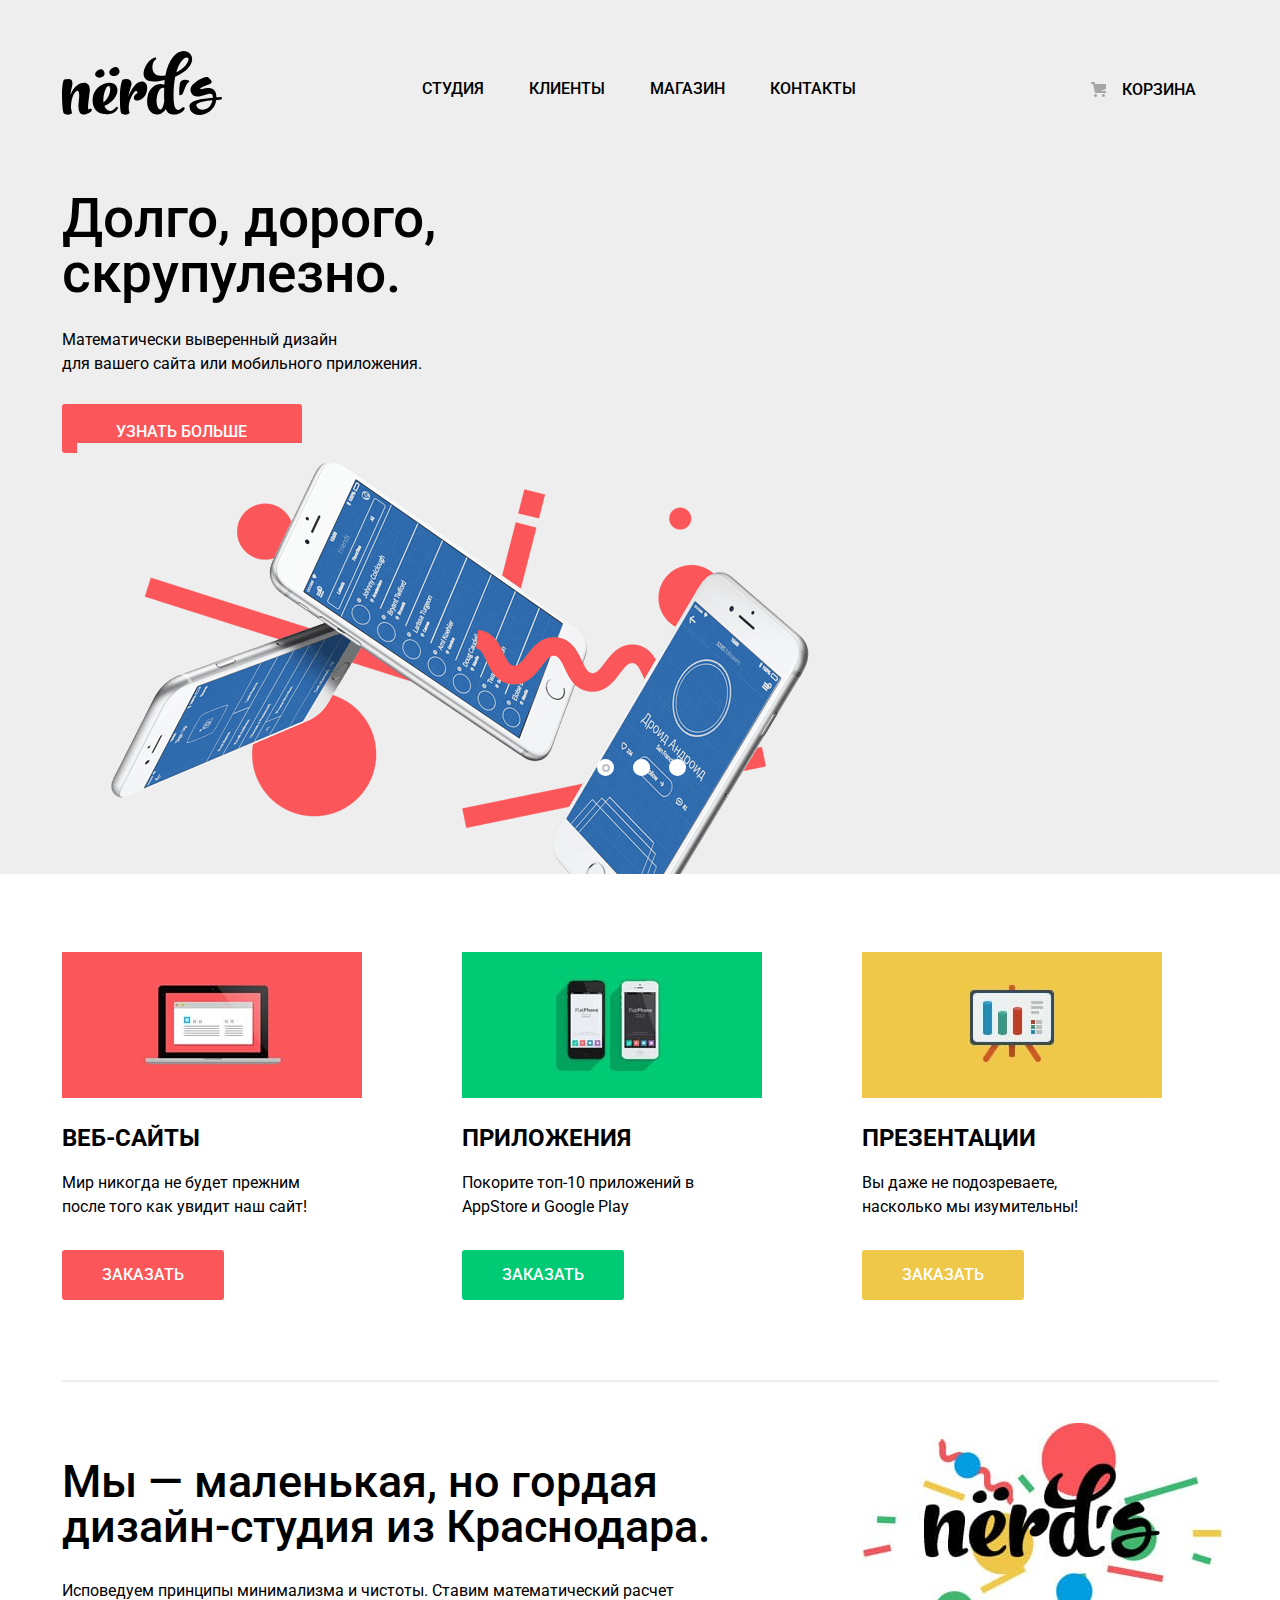
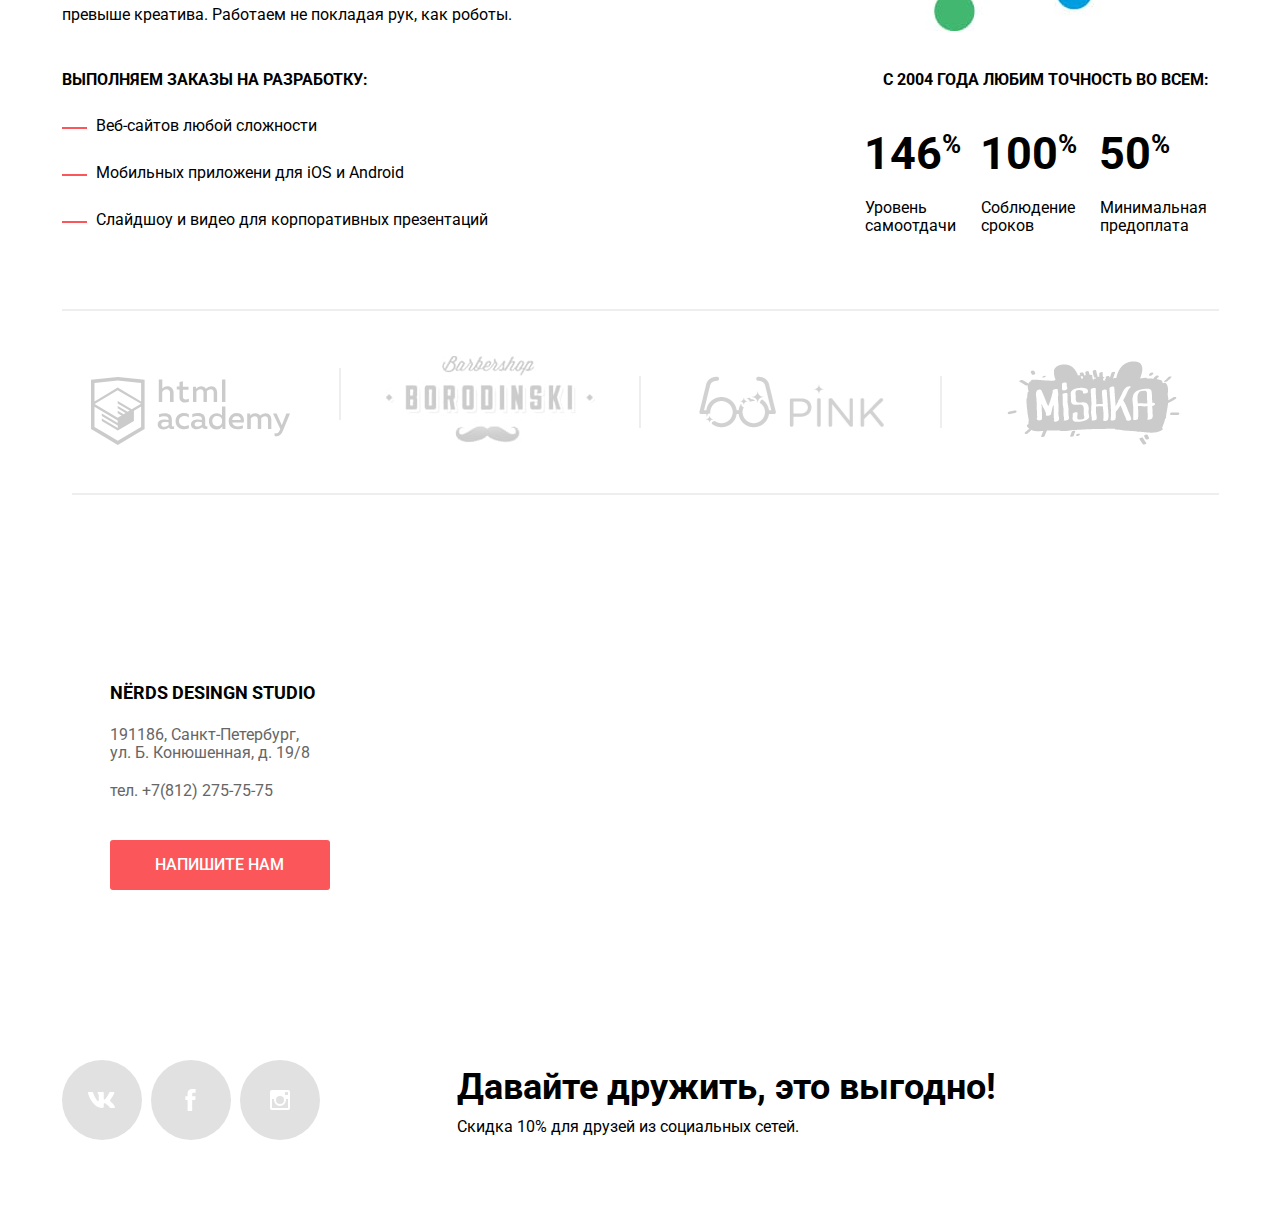
==== commit 2b77809d: "Вроде все работает" ====
--- a/index.html
+++ b/index.html
@@ -214,7 +214,7 @@
               </p>
               <p class="appointment-item">
                 <label for="login-fields">Ваш email:</label>
-                <input class="login-icon-login" type="text" id="login-fields" placeholder="email@example.com">
+                <input class="login-icon-login" type="email" id="login-fields" placeholder="email@example.com">
               </p>
               <p class="appointment-item login-text">
                 <label for="text-fields">Текст письма:</label>
--- a/css/style.min.css
+++ b/css/style.min.css
@@ -1 +1 @@
-@keyframes bounce{0%{transform:translateY(-2000px)}70%{transform:translateY(30px)}90%{transform:translateY(-10px)}to{transform:translateY(0)}}@keyframes shake{0%,to{transform:translateX(0)}10%,30%,50%,70%,90%{transform:translateX(-10px)}20%,40%,60%,80%{transform:translateX(10px)}}:root{--basic-black:#000000;--basic-white:#ffffff;--basic-extra-dark:#283136;--basic-grey:#242424;--basic-dum-grey:#666666;--basic-beige:#EEEEEE;--basic-beige-fon:#888888;--basic-button:#FB565A;--basic-button-hov:#E74246;--basic-button-foc:#D7373B;--basic-button-order-two:#00CA74;--basic-button-order-two-hov:#00BC6C;--basic-button-order-two-foc:#00AA62;--basic-button-order-three:#EFC849;--basic-button-order-three-hov:#EAB534;--basic-button-order-three-foc:#E5A722;--basic-social-button:#E1E1E1;--basic-button-appointment-item:#444444;--basic-button-login-icon-text:#B4B9BB;--basic-range-controlsr:#f1f1f1;--basic-range-controls:#00ca74;--basic-range-controls-toggler:#ababab;--basic-range-toggler:#cfcfcf;--basic-input-radio:#4D4D4D;--basic-button-show-hov:#DFDFDF;--basic-button-show-foc:#D5D5D5;--basic-triangle-up:#A6A6A6;--basic-triangle-down:#231F20;--basic-border-template:#F2F2F2;--basic-template-shadow-hov:rgba(0, 0, 0, 0.25);--basic-pagination-item:#DBDBDB;--basic-shadow:rgba(0, 1, 1, 0.1);--basic-pagination-active:rgba(0, 0, 0, 0.0001);--basic-range-controls-scale:#d7dcde;--basic-shadow-modal:rgba(0, 0, 0, 0.4);--basic-slider-controls-before:#C1C1C1;--special:#E74246;--special-logo:#FB565A}.page-body{margin:0;padding:0;font-family:"Roboto",Arial,sans-serif;font-size:16px;line-height:24px;font-weight:400;color:var(--basic-black);background-color:var(--beige-fon);min-height:100%;display:grid;align-content:start;grid-template-rows:min-content 1fr min-content}img{max-width:100%;height:auto}.button{display:inline-block;vertical-align:middle;color:var(--basic-white);background-color:var(--basic-button);font:inherit;text-align:center;border:0;border-radius:3px}a{text-decoration:none}.aside ul,.basket-link,.features-list,.focioter-social,.grid-list,.pagination-list ul,.services-list,.site-navigation{list-style:none}.basket-link{color:var(--basic-black)}.visually-hidden{position:absolute;width:1px;height:1px;margin:-1px;border:0;padding:0;white-space:nowrap;clip-path:inset(100%);clip:rect(0 0 0 0);overflow:hidden}.page{height:100%}.main-header{font-weight:500;line-height:30px;background-color:var(--basic-beige);text-transform:uppercase}.main-navigation-wrapper{display:flex;flex-wrap:wrap;width:100%;margin:0 auto}.main-header-logo{width:160px;height:65px;padding:0;margin:50px 0 0}.catalog-header-logo{margin:50px 0 0}.main-header-logo:hover{opacity:.7}.main-header-logo:active,.main-header-logo:focus{opacity:.3}.basket-link a,.basket-link:focus,.site-navigation a,.site-navigation a:focus{color:var(--basic-black)}.basket-link:hover,.site-navigation a:hover{color:var(--special-logo)}.basket-link:focus,.button-show:focus span,.order-one:focus span,.order-three:focus span,.order-two:focus span,.pagination-item a:focus span,.site-navigation a:focus,.social-button:focus path{opacity:.3}.basket-link:active,.site-navigation a:active{color:var(--basic-black)}.basket-link,.site-navigation a{display:block}.site-navigation{display:flex;flex-wrap:wrap;justify-content:flex-start;width:700px;margin:74px 0 0 160px}.site-navigation a{padding:0 45px 0 0}.site-navigation-catalog-current{border-bottom:2px solid var(--special-logo);width:30px;height:43px;margin:0 48px 20px 0}.basket-link::before{content:"";position:absolute;top:22px;width:15px;height:15px;background-image:url(../img/cart-icon.svg);background-repeat:no-repeat;background-position:0 0;right:90px}.basket-navigation{max-width:100px;position:relative;margin:60px 0 0}.basket-navigation a{margin-top:15px}.container{width:1157px;margin:0 auto;padding:0}.advantages{display:grid;grid-template-columns:auto auto;margin:0 auto}.beginning{background-color:var(--basic-beige);background-size:100%}.slogan{max-width:600px;font-size:55px;font-weight:500;line-height:55px;margin:66px 0 0}.slogan-mini{display:block;margin-top:27px}.advantages a{background-color:var(--basic-button);margin-top:28px}.button-learn-more{display:block;width:240px;height:30px;text-transform:uppercase;line-height:18px;font-weight:500;padding-top:19px;margin-top:41px}.advantages .button:hover{background-color:var(--basic-button-hov)}.advantages .button:focus{background-color:var(--basic-button-foc);box-shadow:inset 0 3px 0 var(basic-shadow)}.slider-list{margin:0;padding:0;list-style:none}.slider-delete{display:none}.advantages img{background-color:var(--basic-beige);margin:-10px 0 -37px 15px}.advantages img,.advantages-tree img,.advantages-two img{width:760px;height:431px;object-fit:contain}.slider-controls{position:relative;width:600px;bottom:98px;left:535px;z-index:2;display:flex;flex-wrap:wrap;justify-content:flex-start}.slider-controls button{padding:0;width:17px;height:17px;background-color:var(--basic-white);border:2px solid var(--basic-white);border-radius:50%;cursor:pointer;margin:20px 19px 0 0}.slide-current{display:block}.slider-controls-one-be::before,.slider-controls-three-be::before,.slider-controls-two-be::before{content:"";position:absolute;border:2px solid var(--basic-slider-controls-before);width:4px;height:4px;border-radius:50%;top:25px;left:5px}.slider-controls-three-be::before,.slider-controls-two-be::before{left:41px}.slider-controls-three-be::before{left:77.5px}.services-list{text-align:left;display:grid;grid-template-columns:300px 300px 300px;column-gap:100px;padding:0;margin:78px 0 0;border-bottom:2px solid var(--basic-beige)}.services-item h3{font-weight:700;font-size:24px;line-height:30px;text-align:left;text-transform:uppercase;margin:18px 0}.services-item p{padding-right:25px}.services-list .button{display:inline-block;vertical-align:middle;padding:16px 40px;margin:15px 0 80px}.services-list a{text-align:center;text-transform:uppercase;line-height:18px;font-weight:500}.order-one:hover{background-color:var(--basic-button-hov)}.order-one:focus{background-color:var(--basic-button-foc);box-shadow:inset 0 3px 0 var(--basic-shadow)}.order-two{background-color:var(--basic-button-order-two)}.order-two:hover{background-color:var(--basic-button-order-two-hov)}.order-two:focus{background-color:var(--basic-button-order-two-foc);box-shadow:inset 0 3px 0 var(--basic-shadow)}.order-three{background-color:var(--basic-button-order-three)}.order-three:hover{background-color:var(--basic-button-order-three-hov)}.order-three:focus{background-color:var(--basic-button-order-three-foc);box-shadow:inset 0 3px 0 var(--basic-shadow)}.aside{display:grid;grid-template-columns:650px 507px;border-bottom:2px solid var(--basic-beige);padding-bottom:45px}.slogans{font-weight:500;font-size:45px;line-height:45px;margin:77px 0 30px}.aside img{padding:41px 0 0 150px}.aside caption,.orders{font-weight:700;text-transform:uppercase}.orders{padding-top:25px}.orders-for-software{margin:0;padding:6px 0 9px}.orders-for-software li{padding-bottom:23px}.orders-for-software-item::before{content:"";display:inline-block;vertical-align:middle;width:25px;height:2px;background-color:var(--special-logo);margin:7px 5px 5px 0}.aside caption{margin:30px 0 0}.accuracy-table{margin-left:150px}.accuracy-table tr{line-height:18px}.accuracy-table th{font-size:45px;line-height:64px;font-weight:700;padding:28px 8px 10px 0;text-align:left}.accuracy-table td{padding-right:22px}.accuracy-table .interest{display:inline-block;font-size:26px;line-height:40px;vertical-align:super;padding:0;margin:0}.partner{display:flex;justify-content:flex-start;flex-wrap:wrap;border-bottom:2px solid var(--basic-beige);margin:0 0 70px 10px;padding-bottom:40px}.partner a{margin:32px 5px 0 19px}.partner-foto img{opacity:.2}.partner-foto img:hover{opacity:1}.partner-foto img:active,.partner-foto img:focus{opacity:.1}.borod-partner{margin:45px 20px 0 0}.borod-partner::after,.html-partner::after,.pink-partner::after{content:"";display:inline-block;vertical-align:baseline;width:2px;height:52px;background-color:var(--basic-beige);margin:25px 40px 25px 45px}.borod-partner::after,.pink-partner::after{vertical-align:top;margin:20px 38px 0 40px}.pink-partner{margin:65px 0 0}.pink-partner::after{vertical-align:baseline;margin:0 45px 0 52px}.michka-partner{margin:50px 20px 0}.map{display:block;width:100%;height:416px;object-fit:cover;position:absolute;margin-top:8px}.map-main .container{min-height:230px}.address-text{display:grid;position:relative;background-color:var(--basic-white);width:270px;top:65px;left:0;text-align:left;padding:30px 0 0 48px}.address-text p:nth-child(2){margin:0 60px 17px 0}.contacts .nerds{font-size:18px;line-height:30px;font-weight:700;color:var(--basic-black);text-transform:uppercase}.contacts p{color:var(--basic-dum-grey);line-height:18px}.contacts .write-button{padding:16px 20px;text-transform:uppercase;margin:37px 50px 50px 0;line-height:18px;font-weight:500}.write-button:hover{background-color:var(--basic-button-hov)}.write-button:focus{background-color:var(--basic-button-foc);box-shadow:inset 0 3px 0 var(basic-shadow)}.contacts-phone{color:var(--basic-dum-grey)}.pointer{display:none;top:86px;left:800px;width:231px;height:190px}.footer-social{display:flex;flex-wrap:nowrap;padding:0;list-style:none;margin:185px 0 80px}.social{display:grid;grid-template-columns:auto 1fr}.social-text{min-width:630px}.social p{font-size:36px;line-height:36px;font-weight:700;margin-bottom:10px}.social-button{display:flex;align-items:center;justify-content:center;width:80px;height:80px;border-radius:50px;background-color:var(--basic-social-button);margin-right:9px}.social-button:hover{background-color:var(--basic-button-hov)}.social-button:focus{background-color:var(--basic-button-foc);box-shadow:inset 0 3px 0 var(--basic-shadow)}.social-text{text-align:left;padding-left:128px;margin-top:158px}.sale{line-height:22px;padding:0;margin:0}.modal{position:fixed;display:none;font-family:"Roboto",Arial,sans-serif;font-weight:700;width:880px;text-align:left;vertical-align:text-top;padding-left:80px;background-color:var(--basic-white);box-shadow:0 20px 40px var(--basic-shadow-modal);transform:translate(-50%,-50%);left:50%;top:50%;z-index:3;margin-right:auto}.modal-show{display:block;animation:bounce .6s}.modal-error{animation:shake .6s}.modal span{display:block;font-size:45px;line-height:52,73px;font-weight:700;padding:78px 0 33px 20px}.login-form{display:flex;flex-wrap:wrap;justify-content:flex-start}.login-form p{font-weight:700;line-height:18px}.appointment-item{padding-left:20px}.appointment-item input,.appointment-item textarea{display:block;width:360px;height:50px;margin-top:15px;color:var(--basic-button-appointment-item);border:2px solid var(--basic-range-controls-scale);box-sizing:border-box;border-radius:3px}.login-text{display:block}.login-text textarea{width:760px;height:115px;margin:12px 20px 0 0;padding:10px 0 0 10px}.login-icon-login:hover,.login-icon-name:hover,.login-icon-text:hover{border:2px solid var(--basic-button-login-icon-text);color:var(--basic-button-appointment-item)}.appointment-item input::placeholder,.appointment-item textarea::placeholder{color:var(--basic-button-appointment-item);opacity:1}.login-icon-login:focus,.login-icon-name:focus,.login-icon-text:focus{border:2px solid var(--basic-black);color:var(--basic-button-appointment-item)}.login-icon-login:invalid,.login-icon-name:invalid,.login-icon-text:invalid{border:2px solid var(--basic-button-hov);color:var(--basic-button-hov)}.modal input{padding:0 0 0 16px;line-height:18px}.login-form p:nth-child(1){margin-right:20px}.login-form .button{display:block;margin:30px 0 83px 20px;padding:16px 83.5px;text-transform:uppercase;font-weight:500;line-height:18px}.modal-close{position:absolute;top:81px;right:90px;width:21px;height:21px;background-image:url(../img/close.svg);background-color:var(--basic-white);opacity:.3;border:0;cursor:pointer}.modal-close:hover{opacity:1}.modal-close:active,.modal-close:focus{opacity:.1}.title-wrapper{font-size:55px;line-height:55px;font-weight:500;margin:52px 0 110px;text-align:center;text-transform:none}.page-catalog{display:grid;grid-template-columns:160px 1fr}.price{line-height:22px;color:var(--basic-extra-dark)}.price .filter-item{margin:0;padding:0;border:0}.range-filter{width:260px;margin-top:52px}.filter-item legend{font-size:18px;line-height:24px;text-transform:uppercase;font-weight:700}.range-controls{position:relative;height:41px;margin-bottom:12px;padding:40px 20px 0 25px;background-color:var(--basic-range-controlsr);border-radius:5px}.range-controls .bar{width:70%;height:2px;background:var(--basic-range-controls)}.range-controls .toggle{width:4px;height:4px;padding:0;border:8px solid var(--basic-white);background-color:var(--basic-range-controls-toggler);border-radius:50%;box-shadow:0 2px 1px 0 var(--basic-range-toggler);position:absolute;top:31px;left:0;cursor:pointer}.range-controls .toggle-min{left:18px}.price-controls label{text-transform:uppercase;font-size:16px}.range-controls .toggle-max{left:160px}.range-controls .scale{height:2px;background:var(--basic-range-controls-scale)}.price-controls input{font-family:inherit;font-size:inherit;text-align:center;width:60px;padding:10px;color:var(--basic-extra-dark);border:0;border-radius:5px;background:var(--basic-range-controlsr);margin:0 0 53px 5px}.price-controls{display:flex}.min-price{margin-right:32px}.filters fieldset{padding:0;margin:0;border:0}.filters{width:260px;height:750px;margin:58px 0 0}.page-title{font-size:18px;line-height:30px;font-weight:700;text-transform:uppercase;text-align:left}.page-title ul{padding:0;margin:0;list-style:none;position:relative}.grid-list{margin:17px 0 47px}.filter-option label{opacity:.5}.feature-container label,.grid-list label{line-height:20px}.filter-input-radio+label::before{content:"";position:absolute;left:-40px;top:-3px;width:14px;height:14px;border:5px solid var(--basic-input-radio);border-radius:50%;opacity:.5}.filter-input-radio:checked+label::after{content:"";position:absolute;top:4.5px;left:-32.5px;width:9px;height:9px;background-color:var(--basic-input-radio);border-radius:50%;opacity:.5}.filter-option{margin-bottom:19px;display:block}.features-list li{color:var(--basic-extra-dark);margin-bottom:19px;padding:0}.features-item label{opacity:.5}.filter-input-checkbox+label::before{content:"";position:absolute;top:2px;left:-38px;width:25px;height:25px;background-image:url(../img/square.svg);background-repeat:no-repeat;background-position:0 0;opacity:.5}.filter-input-checkbox:checked+label::before{background-image:url(../img/checkbox-on.svg)}.features-list,.grid-list{line-height:20px}.features-list label,.filter-option label{position:relative;display:block;cursor:pointer;user-select:none}.features-item:hover label::before,.features-list li:hover,.filter-option:hover,.filter-option:hover label::after,.filter-option:hover label::before{opacity:1}.filter-input-checkbox:focus+label,.filter-input-radio:focus+label,.filter-input-radio:focus+label::after,.filter-input-radio:focus+label::before{opacity:1}.filter-input-checkbox:disabled+label,.filter-input-radio:disabled+label{opacity:.3}.button-show{line-height:18px;font-weight:500;text-transform:uppercase;text-align:center;border:0;width:260px;height:50px;padding-top:3px;margin-top:34px;background-color:var(--basic-beige)}.button-show span{color:var(--basic-black)}.button-show:hover,.pagination-item a:hover{background-color:var(--basic-button-show-hov)}.button-show:focus{background-color:var(--basic-button-show-foc);box-shadow:inset 0 3px 0 var(--basic-shadow);border:0}.sort{display:flex;margin:55px 0 0 20px}.sort .page-title{margin:0 258px 0 220px}.sort,.sort .button{color:var(--basic-black);font-size:14px;line-height:18px}.sort .button{display:block;background-color:var(--basic-white);text-transform:uppercase;opacity:.3;margin-top:7px}.sort .button:nth-child(2){margin-right:25px}.sort .button:nth-child(3){margin-right:27px}.triangle-down,.triangle-up{width:0;height:0;border-left:7px solid transparent;border-right:7px solid transparent}.triangle-up{border-bottom:10px solid var(--basic-triangle-up);opacity:.2;margin:24px 0 0 13px}.triangle-down{border-top:10px solid var(--basic-triangle-down);opacity:1;margin:24px 0 0 46px}.sort .button:hover{opacity:.6}.sort .button-current,.sort .button:active,.sort .button:focus{opacity:1}.triangle-down:active,.triangle-down:focus,.triangle-up:active,.triangle-up:focus{border-top:10px solid var(--basic-triangle-down)}.button-current-triangle{margin-right:0;padding-right:0;color:var(--basic-triangle-down)}.template{display:flex;flex-wrap:wrap;justify-content:flex-start;list-style:none;margin:37px 0 0 195px}.template li{width:360px;padding-top:40px;margin-bottom:30px}.template li:nth-child(2n+1){margin-right:35px}.template li:nth-child(1),.template li:nth-child(2){margin-top:13px}.template img{display:block;width:360px;height:578px;object-fit:contain;background-size:100%}.template-item:hover .card-template{display:block}.template-item{margin:0;background-image:url(../img/browser.svg);position:relative;background-repeat:no-repeat;border-radius:5px;border:1px solid var(--basic-border-template)}.template-item:hover{background-image:url(../img/browser-dark.svg);box-shadow:0 6px 15px var(--basic-template-shadow-hov)}.card-template{display:none;width:360px;background-color:var(--basic-beige);text-align:center;position:absolute;bottom:0;right:0}.card-template .page-title{display:block;text-align:center;color:var(--basic-black);padding:20px 0 10px}.template .page-title:hover{color:var(--basic-button)}.template .page-title:focus{color:var(--basic-black);opacity:.3}.template-info{display:block;line-height:18px;color:var(--basic-dum-grey);text-align:center;margin:0 90px}.template-price{background-color:var(--basic-button);border:0;color:var(--basic-white);width:200px;height:50px;margin:40px 80px 40px 84px;line-height:18px;font-weight:500;border-radius:3px}.template-price:hover{background-color:var(--basic-button-hov);border-radius:3px}.template-price:active,.template-price:focus{background-color:var(--basic-button-foc);box-shadow:inset 0 3px 0 var(--basic-shadow);border-radius:3px}.pagination-list{display:flex;flex-wrap:wrap;list-style:none;margin:16px 0 10px 238px;padding:0}.pagination-list a{display:block;width:29px;height:28px;text-align:center;padding:12px 10px 10px;background-color:var(--basic-beige);border-radius:3px}.pagination-item{margin:5px 11px 43px 0}.pagination-item-current a{width:50px;height:50px}.pagination-item a{color:var(--basic-black)}.item-next a{display:block;width:240px;height:28px;font-weight:500;text-transform:uppercase}.pagination-item a:focus{background-color:var(--basic-button-show-foc);box-shadow:inset 0 3px 0 var(--basic-shadow)}.pagination-item-current a,.pagination-item-current a:active,.pagination-item-current a:focus,.pagination-item-current a:hover{background-color:var(--basic-pagination-active);border:3px solid var(--basic-pagination-item);box-sizing:border-box}
+@keyframes bounce{0%{transform:translateY(-1500px)}70%{transform:translateY(30px)}90%{transform:translateY(-10px)}to{transform:translateY(0)}}@keyframes shake{0%,to{transform:translateX(0)}10%,30%,50%,70%,90%{transform:translateX(-10px)}20%,40%,60%,80%{transform:translateX(10px)}}:root{--basic-black:#000000;--basic-white:#ffffff;--basic-extra-dark:#283136;--basic-grey:#242424;--basic-dum-grey:#666666;--basic-beige:#EEEEEE;--basic-beige-fon:#888888;--basic-button:#FB565A;--basic-button-hov:#E74246;--basic-button-foc:#D7373B;--basic-button-order-two:#00CA74;--basic-button-order-two-hov:#00BC6C;--basic-button-order-two-foc:#00AA62;--basic-button-order-three:#EFC849;--basic-button-order-three-hov:#EAB534;--basic-button-order-three-foc:#E5A722;--basic-social-button:#E1E1E1;--basic-button-appointment-item:#444444;--basic-button-login-icon-text:#B4B9BB;--basic-range-controlsr:#f1f1f1;--basic-range-controls:#00ca74;--basic-range-controls-toggler:#ababab;--basic-range-toggler:#cfcfcf;--basic-input-radio:#4D4D4D;--basic-button-show-hov:#DFDFDF;--basic-button-show-foc:#D5D5D5;--basic-triangle-up:#A6A6A6;--basic-triangle-down:#231F20;--basic-border-template:#F2F2F2;--basic-template-shadow-hov:rgba(0, 0, 0, 0.25);--basic-pagination-item:#DBDBDB;--basic-shadow:rgba(0, 1, 1, 0.1);--basic-pagination-active:rgba(0, 0, 0, 0.0001);--basic-range-controls-scale:#d7dcde;--basic-shadow-modal:rgba(0, 0, 0, 0.4);--basic-slider-controls-before:#C1C1C1;--special:#E74246;--special-logo:#FB565A}.page-body{margin:0;padding:0;font-family:"Roboto",Arial,sans-serif;font-size:16px;line-height:24px;font-weight:400;color:var(--basic-black);background-color:var(--beige-fon);min-height:100%;display:grid;align-content:start;grid-template-rows:min-content 1fr min-content}img{max-width:100%;height:auto}.button{display:inline-block;vertical-align:middle;color:var(--basic-white);background-color:var(--basic-button);font:inherit;text-align:center;border:0;border-radius:3px}a{text-decoration:none}.aside ul,.basket-link,.features-list,.focioter-social,.grid-list,.pagination-list ul,.services-list,.site-navigation{list-style:none}.basket-link{color:var(--basic-black)}.visually-hidden{position:absolute;width:1px;height:1px;margin:-1px;border:0;padding:0;white-space:nowrap;clip-path:inset(100%);clip:rect(0 0 0 0);overflow:hidden}.page{height:100%}.main-header{font-weight:500;line-height:30px;background-color:var(--basic-beige);text-transform:uppercase}.main-navigation-wrapper{display:flex;flex-wrap:wrap;width:100%;margin:0 auto}.main-header-logo{width:160px;height:65px;padding:0;margin:50px 0 0}.catalog-header-logo{margin:50px 0 0}.main-header-logo:hover{opacity:.7}.main-header-logo:active,.main-header-logo:focus{opacity:.3}.basket-link a,.basket-link:focus,.site-navigation a,.site-navigation a:focus{color:var(--basic-black)}.basket-link:hover,.site-navigation a:hover{color:var(--special-logo)}.basket-link:focus,.button-show:focus span,.order-one:focus span,.order-three:focus span,.order-two:focus span,.pagination-item a:focus span,.site-navigation a:focus,.social-button:focus path{opacity:.3}.basket-link:active,.site-navigation a:active{color:var(--basic-black)}.basket-link,.site-navigation a{display:block}.site-navigation{display:flex;flex-wrap:wrap;justify-content:flex-start;width:700px;margin:74px 0 0 160px}.site-navigation a{padding:0 45px 0 0}.site-navigation-catalog-current{border-bottom:2px solid var(--special-logo);width:30px;height:43px;margin:0 48px 20px 0}.basket-link::before{content:"";position:absolute;top:22px;width:15px;height:15px;background-image:url(../img/cart-icon.svg);background-repeat:no-repeat;background-position:0 0;right:90px}.basket-navigation{max-width:100px;position:relative;margin:60px 0 0}.basket-navigation a{margin-top:15px}.container{width:1157px;margin:0 auto;padding:0}.advantages{display:grid;grid-template-columns:auto 760;margin:0 auto}.beginning{background-color:var(--basic-beige);background-size:100%}.slogan{max-width:600px;font-size:55px;font-weight:500;line-height:55px;margin:66px 0 0}.slogan-mini{display:block;margin-top:27px}.advantages a,.button-learn-more{background-color:var(--basic-button);margin-top:28px}.button-learn-more{display:block;width:240px;height:30px;text-transform:uppercase;line-height:18px;font-weight:500;padding-top:19px;margin-top:41px}.advantages .button:hover{background-color:var(--basic-button-hov)}.advantages .button:focus{background-color:var(--basic-button-foc);box-shadow:inset 0 3px 0 var(basic-shadow)}.slider-list{margin:0;padding:0;list-style:none}.slider-delete{display:none}.advantages img{background-color:var(--basic-beige);margin:-10px 0 -37px 15px}.advantages img,.advantages-tree img,.advantages-two img{width:760px;height:431px;object-fit:contain}.slider-controls{position:relative;width:600px;bottom:98px;left:535px;z-index:2;display:flex;flex-wrap:wrap;justify-content:flex-start}.slider-controls button{padding:0;width:17px;height:17px;background-color:var(--basic-white);border:2px solid var(--basic-white);border-radius:50%;cursor:pointer;margin:20px 19px 0 0}.slide-current{display:block}.slider-controls-one-be::before,.slider-controls-three-be::before,.slider-controls-two-be::before{content:"";position:absolute;border:2px solid var(--basic-slider-controls-before);width:4px;height:4px;border-radius:50%;top:25px;left:5px}.slider-controls-three-be::before,.slider-controls-two-be::before{left:41px}.slider-controls-three-be::before{left:77.5px}.services-list{text-align:left;display:grid;grid-template-columns:300px 300px 300px;column-gap:100px;padding:0;margin:78px 0 0;border-bottom:2px solid var(--basic-beige)}.services-item h3{font-weight:700;font-size:24px;line-height:30px;text-align:left;text-transform:uppercase;margin:18px 0}.services-item p{padding-right:25px}.services-list .button{display:inline-block;vertical-align:middle;padding:16px 40px;margin:15px 0 80px}.services-list a{text-align:center;text-transform:uppercase;line-height:18px;font-weight:500}.order-one:hover{background-color:var(--basic-button-hov)}.order-one:focus{background-color:var(--basic-button-foc);box-shadow:inset 0 3px 0 var(--basic-shadow)}.order-two{background-color:var(--basic-button-order-two)}.order-two:hover{background-color:var(--basic-button-order-two-hov)}.order-two:focus{background-color:var(--basic-button-order-two-foc);box-shadow:inset 0 3px 0 var(--basic-shadow)}.order-three{background-color:var(--basic-button-order-three)}.order-three:hover{background-color:var(--basic-button-order-three-hov)}.order-three:focus{background-color:var(--basic-button-order-three-foc);box-shadow:inset 0 3px 0 var(--basic-shadow)}.aside{display:grid;grid-template-columns:650px 507px;border-bottom:2px solid var(--basic-beige);padding-bottom:45px}.slogans{font-weight:500;font-size:45px;line-height:45px;margin:77px 0 30px}.aside img{padding:41px 0 0 150px}.aside caption,.orders{font-weight:700;text-transform:uppercase}.orders{padding-top:25px}.orders-for-software{margin:0;padding:6px 0 9px}.orders-for-software li{padding-bottom:23px}.orders-for-software-item::before{content:"";display:inline-block;vertical-align:middle;width:25px;height:2px;background-color:var(--special-logo);margin:7px 5px 5px 0}.aside caption{margin:30px 0 0}.accuracy-table{margin-left:150px}.accuracy-table tr{line-height:18px}.accuracy-table th{font-size:45px;line-height:64px;font-weight:700;padding:28px 8px 10px 0;text-align:left}.accuracy-table td{padding-right:22px}.accuracy-table .interest{display:inline-block;font-size:26px;line-height:40px;vertical-align:super;padding:0;margin:0}.partner{display:flex;justify-content:flex-start;flex-wrap:wrap;border-bottom:2px solid var(--basic-beige);margin:0 0 70px 10px;padding-bottom:40px}.partner a{margin:32px 5px 0 19px}.partner-foto img{opacity:.2}.partner-foto img:hover{opacity:1}.partner-foto img:active,.partner-foto img:focus{opacity:.1}.borod-partner{margin:45px 20px 0 0}.borod-partner::after,.html-partner::after,.pink-partner::after{content:"";display:inline-block;vertical-align:baseline;width:2px;height:52px;background-color:var(--basic-beige);margin:25px 40px 25px 45px}.borod-partner::after,.pink-partner::after{vertical-align:top;margin:20px 38px 0 40px}.pink-partner{margin:65px 0 0}.pink-partner::after{vertical-align:baseline;margin:0 45px 0 52px}.michka-partner{margin:50px 20px 0}.map{display:block;width:100%;height:416px;object-fit:cover;position:absolute;margin-top:8px}.map-main .container{min-height:230px}.address-text{display:grid;position:relative;background-color:var(--basic-white);width:270px;top:65px;left:0;text-align:left;padding:30px 0 0 48px}.address-text p:nth-child(2){margin:0 60px 17px 0}.contacts .nerds{font-size:18px;line-height:30px;font-weight:700;color:var(--basic-black);text-transform:uppercase}.contacts p{color:var(--basic-dum-grey);line-height:18px}.contacts .write-button{padding:16px 20px;text-transform:uppercase;margin:37px 50px 50px 0;line-height:18px;font-weight:500}.write-button:hover{background-color:var(--basic-button-hov)}.write-button:focus{background-color:var(--basic-button-foc);box-shadow:inset 0 3px 0 var(basic-shadow)}.contacts-phone{color:var(--basic-dum-grey)}.pointer{display:none;top:86px;left:800px;width:231px;height:190px}.footer-social{display:flex;flex-wrap:nowrap;padding:0;list-style:none;margin:185px 0 80px}.social{display:grid;grid-template-columns:auto 1fr}.social-text{min-width:630px}.social p{font-size:36px;line-height:36px;font-weight:700;margin-bottom:10px}.social-button{display:flex;align-items:center;justify-content:center;width:80px;height:80px;border-radius:50px;background-color:var(--basic-social-button);margin-right:9px}.social-button:hover{background-color:var(--basic-button-hov)}.social-button:focus{background-color:var(--basic-button-foc);box-shadow:inset 0 3px 0 var(--basic-shadow)}.social-text{text-align:left;padding-left:128px;margin-top:158px}.sale{line-height:22px;padding:0;margin:0}.modal{position:fixed;display:none;font-family:"Roboto",Arial,sans-serif;font-weight:700;width:880px;text-align:left;vertical-align:text-top;padding-left:80px;background-color:var(--basic-white);box-shadow:0 20px 40px var(--basic-shadow-modal);transform:translate(-50%,-50%);left:50%;top:50%;z-index:3;margin-right:auto}.modal-show{display:block;animation:bounce .6s}.modal-error{animation:shake .6s}.modal span{display:block;font-size:45px;line-height:52,73px;font-weight:700;padding:78px 0 33px 20px}.login-form{display:flex;flex-wrap:wrap;justify-content:flex-start}.login-form p{font-weight:700;line-height:18px}.appointment-item{padding-left:20px}.appointment-item input,.appointment-item textarea{display:block;width:360px;height:50px;margin-top:15px;color:var(--basic-button-appointment-item);border:2px solid var(--basic-range-controls-scale);box-sizing:border-box;border-radius:3px}.login-text{display:block}.login-text textarea{width:760px;height:115px;margin:12px 20px 0 0;padding:10px 0 0 10px;resize:none}.login-icon-login:hover,.login-icon-name:hover,.login-icon-text:hover{border:2px solid var(--basic-button-login-icon-text);color:var(--basic-button-appointment-item)}.appointment-item input::placeholder,.appointment-item textarea::placeholder{color:var(--basic-button-appointment-item);opacity:1}.login-icon-login:focus,.login-icon-name:focus,.login-icon-text:focus{border:2px solid var(--basic-black);color:var(--basic-button-appointment-item)}.login-icon-login:invalid,.login-icon-name:invalid,.login-icon-text:invalid{border:2px solid var(--basic-button-hov);color:var(--basic-button-hov)}.modal input{padding:0 0 0 16px;line-height:18px}.login-form p:nth-child(1){margin-right:20px}.login-form .button{display:block;margin:30px 0 83px 20px;padding:16px 83.5px;text-transform:uppercase;font-weight:500;line-height:18px}.modal-close{position:absolute;top:81px;right:90px;width:21px;height:21px;background-image:url(../img/close.svg);background-color:var(--basic-white);opacity:.3;border:0;cursor:pointer}.modal-close:hover{opacity:1}.modal-close:active,.modal-close:focus{opacity:.1}.title-wrapper{font-size:55px;line-height:55px;font-weight:500;margin:52px 0 110px;text-align:center;text-transform:none}.page-catalog{display:grid;grid-template-columns:160px 1fr}.price{line-height:22px;color:var(--basic-extra-dark)}.price .filter-item{margin:0;padding:0;border:0}.range-filter{width:260px;margin-top:52px}.filter-item legend{font-size:18px;line-height:24px;text-transform:uppercase;font-weight:700}.range-controls{position:relative;height:41px;margin-bottom:12px;padding:40px 20px 0 25px;background-color:var(--basic-range-controlsr);border-radius:5px}.range-controls .bar{width:70%;height:2px;background:var(--basic-range-controls)}.range-controls .toggle{width:4px;height:4px;padding:0;border:8px solid var(--basic-white);background-color:var(--basic-range-controls-toggler);border-radius:50%;box-shadow:0 2px 1px 0 var(--basic-range-toggler);position:absolute;top:31px;left:0;cursor:pointer}.range-controls .toggle-min{left:18px}.price-controls label{text-transform:uppercase;font-size:16px}.range-controls .toggle-max{left:160px}.range-controls .scale{height:2px;background:var(--basic-range-controls-scale)}.price-controls input{font-family:inherit;font-size:inherit;text-align:center;width:60px;padding:10px;color:var(--basic-extra-dark);border:0;border-radius:5px;background:var(--basic-range-controlsr);margin:0 0 53px 5px}.price-controls{display:flex}.min-price{margin-right:32px}.filters fieldset{padding:0;margin:0;border:0}.filters{width:260px;height:750px;margin:58px 0 0}.page-title{font-size:18px;line-height:30px;font-weight:700;text-transform:uppercase;text-align:left}.page-title ul{padding:0;margin:0;list-style:none;position:relative}.grid-list{margin:17px 0 47px}.filter-option label{opacity:.5}.feature-container label,.grid-list label{line-height:20px}.filter-input-radio+label::before{content:"";position:absolute;left:-40px;top:-3px;width:14px;height:14px;border:5px solid var(--basic-input-radio);border-radius:50%;opacity:.5}.filter-input-radio:checked+label::after{content:"";position:absolute;top:4.5px;left:-32.5px;width:9px;height:9px;background-color:var(--basic-input-radio);border-radius:50%;opacity:.5}.filter-option{margin-bottom:19px;display:block}.features-list li{color:var(--basic-extra-dark);margin-bottom:19px;padding:0}.features-item label{opacity:.5}.filter-input-checkbox+label::before{content:"";position:absolute;top:2px;left:-38px;width:25px;height:25px;background-image:url(../img/square.svg);background-repeat:no-repeat;background-position:0 0;opacity:.5}.filter-input-checkbox:checked+label::before{background-image:url(../img/checkbox-on.svg)}.features-list,.grid-list{line-height:20px}.features-list label,.filter-option label{position:relative;display:block;cursor:pointer;user-select:none}.features-item:hover label::before,.features-list li:hover,.filter-option:hover,.filter-option:hover label::after,.filter-option:hover label::before{opacity:1}.filter-input-checkbox:focus+label,.filter-input-radio:focus+label,.filter-input-radio:focus+label::after,.filter-input-radio:focus+label::before{opacity:1}.filter-input-checkbox:disabled+label,.filter-input-radio:disabled+label{opacity:.3}.button-show{line-height:18px;font-weight:500;text-transform:uppercase;text-align:center;border:0;width:260px;height:50px;padding-top:3px;margin-top:34px;background-color:var(--basic-beige)}.button-show span{color:var(--basic-black)}.button-show:hover,.pagination-item a:hover{background-color:var(--basic-button-show-hov)}.button-show:focus{background-color:var(--basic-button-show-foc);box-shadow:inset 0 3px 0 var(--basic-shadow);border:0}.sort{display:flex;margin:55px 0 0 20px}.sort .page-title{margin:0 258px 0 220px}.sort,.sort .button{color:var(--basic-black);font-size:14px;line-height:18px}.sort .button{display:block;background-color:var(--basic-white);text-transform:uppercase;opacity:.3;margin-top:7px}.sort .button:nth-child(2){margin-right:25px}.sort .button:nth-child(3){margin-right:27px}.triangle-down,.triangle-up{width:0;height:0;border-left:7px solid transparent;border-right:7px solid transparent}.triangle-up{border-bottom:10px solid var(--basic-triangle-up);opacity:.2;margin:24px 0 0 13px}.triangle-down{border-top:10px solid var(--basic-triangle-down);opacity:1;margin:24px 0 0 46px}.sort .button:hover{opacity:.6}.sort .button-current,.sort .button:active,.sort .button:focus{opacity:1}.triangle-down:active,.triangle-down:focus,.triangle-up:active,.triangle-up:focus{border-top:10px solid var(--basic-triangle-down)}.button-current-triangle{margin-right:0;padding-right:0;color:var(--basic-triangle-down)}.template{display:flex;flex-wrap:wrap;justify-content:flex-start;list-style:none;margin:37px 0 0 195px}.template li{width:360px;padding-top:40px;margin-bottom:30px}.template li:nth-child(2n+1){margin-right:35px}.template li:nth-child(1),.template li:nth-child(2){margin-top:13px}.template img{display:block;width:360px;height:578px;object-fit:contain;background-size:100%}.template-item:hover .card-template{display:block}.template-item{margin:0;background-image:url(../img/browser.svg);position:relative;background-repeat:no-repeat;border-radius:5px;border:1px solid var(--basic-border-template)}.template-item:hover{background-image:url(../img/browser-dark.svg);box-shadow:0 6px 15px var(--basic-template-shadow-hov)}.card-template{display:none;width:360px;background-color:var(--basic-beige);text-align:center;position:absolute;bottom:0;right:0}.card-template .page-title{display:block;text-align:center;color:var(--basic-black);padding:20px 0 10px}.template .page-title:hover{color:var(--basic-button)}.template .page-title:focus{color:var(--basic-black);opacity:.3}.template-info{display:block;line-height:18px;color:var(--basic-dum-grey);text-align:center;margin:0 90px}.template-price{background-color:var(--basic-button);border:0;color:var(--basic-white);width:200px;height:50px;margin:40px 80px 40px 84px;line-height:18px;font-weight:500;border-radius:3px}.template-price:hover{background-color:var(--basic-button-hov);border-radius:3px}.template-price:active,.template-price:focus{background-color:var(--basic-button-foc);box-shadow:inset 0 3px 0 var(--basic-shadow);border-radius:3px}.pagination-list{display:flex;flex-wrap:wrap;list-style:none;margin:16px 0 10px 238px;padding:0}.pagination-list a{display:block;width:29px;height:28px;text-align:center;padding:12px 10px 10px;background-color:var(--basic-beige);border-radius:3px}.pagination-item{margin:5px 11px 43px 0}.pagination-item-current a{width:50px;height:50px}.pagination-item a{color:var(--basic-black)}.item-next a{display:block;width:240px;height:28px;font-weight:500;text-transform:uppercase}.pagination-item a:focus{background-color:var(--basic-button-show-foc);box-shadow:inset 0 3px 0 var(--basic-shadow)}.pagination-item-current a,.pagination-item-current a:active,.pagination-item-current a:focus,.pagination-item-current a:hover{background-color:var(--basic-pagination-active);border:3px solid var(--basic-pagination-item);box-sizing:border-box}
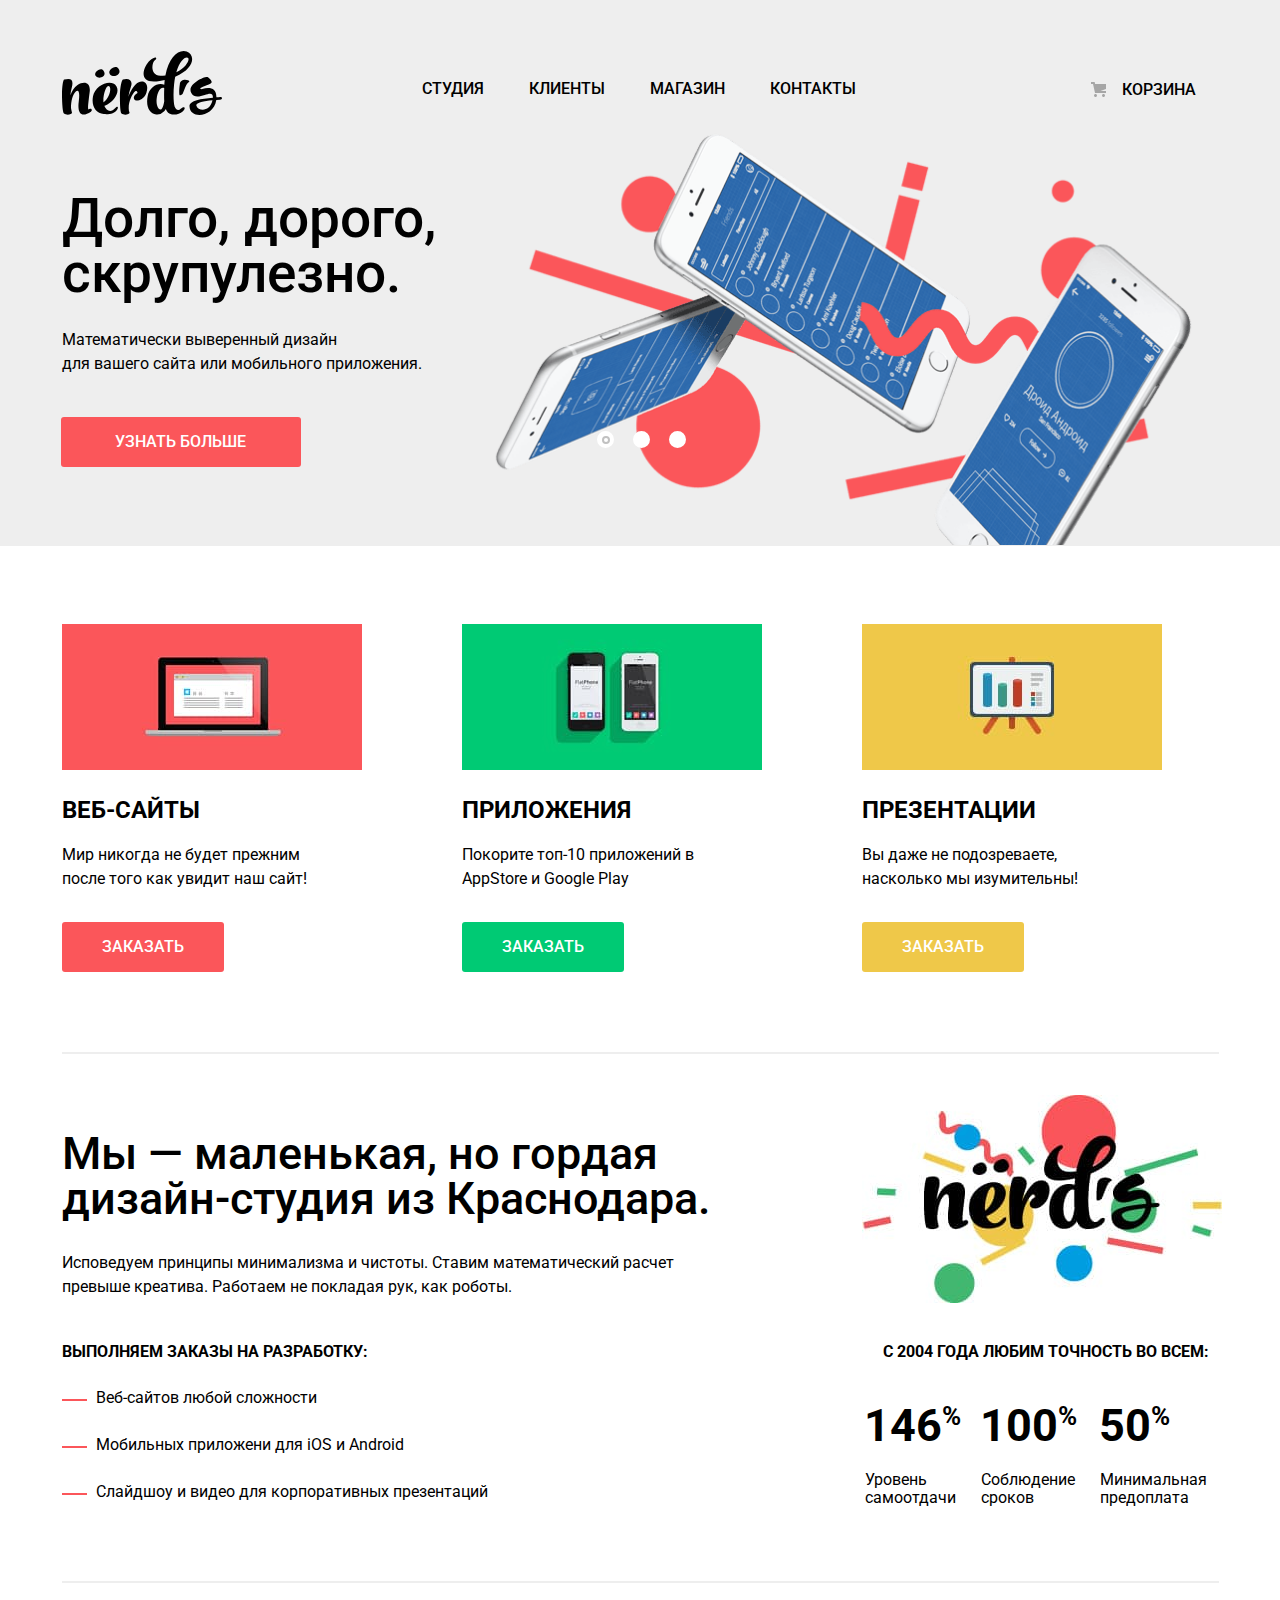
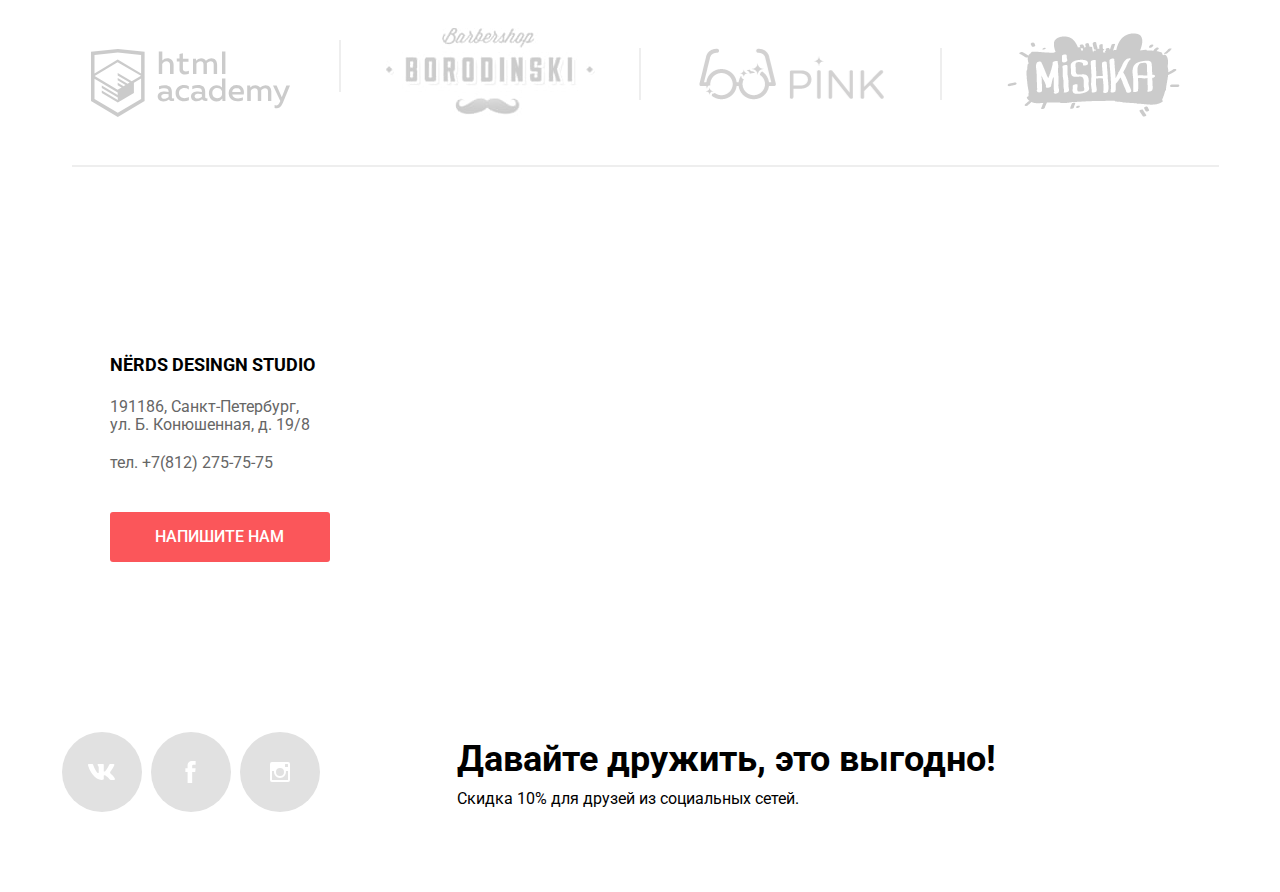
==== commit 9dee4d16: "Правки" ====
--- a/index.html
+++ b/index.html
@@ -54,7 +54,7 @@
               </li>
               <li class="advantages-two slider-delete">
                 <div>
-                  <p class="slogan">Любим математику<br>как никто другой</p>
+                  <p class="slogan slogan-two">Любим математику<br>как никто другой</p>
                   <p class="slogan-mini">Никакого креатива, только математические формулы<br>для расчета идеальных пропорций.</p>
                   <a href="#" class="button button-learn-more">Узнать больше</a>
                 </div>
@@ -62,7 +62,7 @@
               </li>
               <li class="advantages-three slider-delete">
                 <div>
-                  <p class="slogan">Только ночь,<br>только хардкор</p>
+                  <p class="slogan slogan-three">Только ночь,<br>только хардкор</p>
                   <p class="slogan-mini">Работать днем, как все? Мы против этого.<br>Блтже к полуночи работа только начинается.</p>
                   <a href="#" class="button button-learn-more">Узнать больше</a>
                 </div>
--- a/css/style.min.css
+++ b/css/style.min.css
@@ -1 +1 @@
-@keyframes bounce{0%{transform:translateY(-1500px)}70%{transform:translateY(30px)}90%{transform:translateY(-10px)}to{transform:translateY(0)}}@keyframes shake{0%,to{transform:translateX(0)}10%,30%,50%,70%,90%{transform:translateX(-10px)}20%,40%,60%,80%{transform:translateX(10px)}}:root{--basic-black:#000000;--basic-white:#ffffff;--basic-extra-dark:#283136;--basic-grey:#242424;--basic-dum-grey:#666666;--basic-beige:#EEEEEE;--basic-beige-fon:#888888;--basic-button:#FB565A;--basic-button-hov:#E74246;--basic-button-foc:#D7373B;--basic-button-order-two:#00CA74;--basic-button-order-two-hov:#00BC6C;--basic-button-order-two-foc:#00AA62;--basic-button-order-three:#EFC849;--basic-button-order-three-hov:#EAB534;--basic-button-order-three-foc:#E5A722;--basic-social-button:#E1E1E1;--basic-button-appointment-item:#444444;--basic-button-login-icon-text:#B4B9BB;--basic-range-controlsr:#f1f1f1;--basic-range-controls:#00ca74;--basic-range-controls-toggler:#ababab;--basic-range-toggler:#cfcfcf;--basic-input-radio:#4D4D4D;--basic-button-show-hov:#DFDFDF;--basic-button-show-foc:#D5D5D5;--basic-triangle-up:#A6A6A6;--basic-triangle-down:#231F20;--basic-border-template:#F2F2F2;--basic-template-shadow-hov:rgba(0, 0, 0, 0.25);--basic-pagination-item:#DBDBDB;--basic-shadow:rgba(0, 1, 1, 0.1);--basic-pagination-active:rgba(0, 0, 0, 0.0001);--basic-range-controls-scale:#d7dcde;--basic-shadow-modal:rgba(0, 0, 0, 0.4);--basic-slider-controls-before:#C1C1C1;--special:#E74246;--special-logo:#FB565A}.page-body{margin:0;padding:0;font-family:"Roboto",Arial,sans-serif;font-size:16px;line-height:24px;font-weight:400;color:var(--basic-black);background-color:var(--beige-fon);min-height:100%;display:grid;align-content:start;grid-template-rows:min-content 1fr min-content}img{max-width:100%;height:auto}.button{display:inline-block;vertical-align:middle;color:var(--basic-white);background-color:var(--basic-button);font:inherit;text-align:center;border:0;border-radius:3px}a{text-decoration:none}.aside ul,.basket-link,.features-list,.focioter-social,.grid-list,.pagination-list ul,.services-list,.site-navigation{list-style:none}.basket-link{color:var(--basic-black)}.visually-hidden{position:absolute;width:1px;height:1px;margin:-1px;border:0;padding:0;white-space:nowrap;clip-path:inset(100%);clip:rect(0 0 0 0);overflow:hidden}.page{height:100%}.main-header{font-weight:500;line-height:30px;background-color:var(--basic-beige);text-transform:uppercase}.main-navigation-wrapper{display:flex;flex-wrap:wrap;width:100%;margin:0 auto}.main-header-logo{width:160px;height:65px;padding:0;margin:50px 0 0}.catalog-header-logo{margin:50px 0 0}.main-header-logo:hover{opacity:.7}.main-header-logo:active,.main-header-logo:focus{opacity:.3}.basket-link a,.basket-link:focus,.site-navigation a,.site-navigation a:focus{color:var(--basic-black)}.basket-link:hover,.site-navigation a:hover{color:var(--special-logo)}.basket-link:focus,.button-show:focus span,.order-one:focus span,.order-three:focus span,.order-two:focus span,.pagination-item a:focus span,.site-navigation a:focus,.social-button:focus path{opacity:.3}.basket-link:active,.site-navigation a:active{color:var(--basic-black)}.basket-link,.site-navigation a{display:block}.site-navigation{display:flex;flex-wrap:wrap;justify-content:flex-start;width:700px;margin:74px 0 0 160px}.site-navigation a{padding:0 45px 0 0}.site-navigation-catalog-current{border-bottom:2px solid var(--special-logo);width:30px;height:43px;margin:0 48px 20px 0}.basket-link::before{content:"";position:absolute;top:22px;width:15px;height:15px;background-image:url(../img/cart-icon.svg);background-repeat:no-repeat;background-position:0 0;right:90px}.basket-navigation{max-width:100px;position:relative;margin:60px 0 0}.basket-navigation a{margin-top:15px}.container{width:1157px;margin:0 auto;padding:0}.advantages{display:grid;grid-template-columns:auto 760;margin:0 auto}.beginning{background-color:var(--basic-beige);background-size:100%}.slogan{max-width:600px;font-size:55px;font-weight:500;line-height:55px;margin:66px 0 0}.slogan-mini{display:block;margin-top:27px}.advantages a,.button-learn-more{background-color:var(--basic-button);margin-top:28px}.button-learn-more{display:block;width:240px;height:30px;text-transform:uppercase;line-height:18px;font-weight:500;padding-top:19px;margin-top:41px}.advantages .button:hover{background-color:var(--basic-button-hov)}.advantages .button:focus{background-color:var(--basic-button-foc);box-shadow:inset 0 3px 0 var(basic-shadow)}.slider-list{margin:0;padding:0;list-style:none}.slider-delete{display:none}.advantages img{background-color:var(--basic-beige);margin:-10px 0 -37px 15px}.advantages img,.advantages-tree img,.advantages-two img{width:760px;height:431px;object-fit:contain}.slider-controls{position:relative;width:600px;bottom:98px;left:535px;z-index:2;display:flex;flex-wrap:wrap;justify-content:flex-start}.slider-controls button{padding:0;width:17px;height:17px;background-color:var(--basic-white);border:2px solid var(--basic-white);border-radius:50%;cursor:pointer;margin:20px 19px 0 0}.slide-current{display:block}.slider-controls-one-be::before,.slider-controls-three-be::before,.slider-controls-two-be::before{content:"";position:absolute;border:2px solid var(--basic-slider-controls-before);width:4px;height:4px;border-radius:50%;top:25px;left:5px}.slider-controls-three-be::before,.slider-controls-two-be::before{left:41px}.slider-controls-three-be::before{left:77.5px}.services-list{text-align:left;display:grid;grid-template-columns:300px 300px 300px;column-gap:100px;padding:0;margin:78px 0 0;border-bottom:2px solid var(--basic-beige)}.services-item h3{font-weight:700;font-size:24px;line-height:30px;text-align:left;text-transform:uppercase;margin:18px 0}.services-item p{padding-right:25px}.services-list .button{display:inline-block;vertical-align:middle;padding:16px 40px;margin:15px 0 80px}.services-list a{text-align:center;text-transform:uppercase;line-height:18px;font-weight:500}.order-one:hover{background-color:var(--basic-button-hov)}.order-one:focus{background-color:var(--basic-button-foc);box-shadow:inset 0 3px 0 var(--basic-shadow)}.order-two{background-color:var(--basic-button-order-two)}.order-two:hover{background-color:var(--basic-button-order-two-hov)}.order-two:focus{background-color:var(--basic-button-order-two-foc);box-shadow:inset 0 3px 0 var(--basic-shadow)}.order-three{background-color:var(--basic-button-order-three)}.order-three:hover{background-color:var(--basic-button-order-three-hov)}.order-three:focus{background-color:var(--basic-button-order-three-foc);box-shadow:inset 0 3px 0 var(--basic-shadow)}.aside{display:grid;grid-template-columns:650px 507px;border-bottom:2px solid var(--basic-beige);padding-bottom:45px}.slogans{font-weight:500;font-size:45px;line-height:45px;margin:77px 0 30px}.aside img{padding:41px 0 0 150px}.aside caption,.orders{font-weight:700;text-transform:uppercase}.orders{padding-top:25px}.orders-for-software{margin:0;padding:6px 0 9px}.orders-for-software li{padding-bottom:23px}.orders-for-software-item::before{content:"";display:inline-block;vertical-align:middle;width:25px;height:2px;background-color:var(--special-logo);margin:7px 5px 5px 0}.aside caption{margin:30px 0 0}.accuracy-table{margin-left:150px}.accuracy-table tr{line-height:18px}.accuracy-table th{font-size:45px;line-height:64px;font-weight:700;padding:28px 8px 10px 0;text-align:left}.accuracy-table td{padding-right:22px}.accuracy-table .interest{display:inline-block;font-size:26px;line-height:40px;vertical-align:super;padding:0;margin:0}.partner{display:flex;justify-content:flex-start;flex-wrap:wrap;border-bottom:2px solid var(--basic-beige);margin:0 0 70px 10px;padding-bottom:40px}.partner a{margin:32px 5px 0 19px}.partner-foto img{opacity:.2}.partner-foto img:hover{opacity:1}.partner-foto img:active,.partner-foto img:focus{opacity:.1}.borod-partner{margin:45px 20px 0 0}.borod-partner::after,.html-partner::after,.pink-partner::after{content:"";display:inline-block;vertical-align:baseline;width:2px;height:52px;background-color:var(--basic-beige);margin:25px 40px 25px 45px}.borod-partner::after,.pink-partner::after{vertical-align:top;margin:20px 38px 0 40px}.pink-partner{margin:65px 0 0}.pink-partner::after{vertical-align:baseline;margin:0 45px 0 52px}.michka-partner{margin:50px 20px 0}.map{display:block;width:100%;height:416px;object-fit:cover;position:absolute;margin-top:8px}.map-main .container{min-height:230px}.address-text{display:grid;position:relative;background-color:var(--basic-white);width:270px;top:65px;left:0;text-align:left;padding:30px 0 0 48px}.address-text p:nth-child(2){margin:0 60px 17px 0}.contacts .nerds{font-size:18px;line-height:30px;font-weight:700;color:var(--basic-black);text-transform:uppercase}.contacts p{color:var(--basic-dum-grey);line-height:18px}.contacts .write-button{padding:16px 20px;text-transform:uppercase;margin:37px 50px 50px 0;line-height:18px;font-weight:500}.write-button:hover{background-color:var(--basic-button-hov)}.write-button:focus{background-color:var(--basic-button-foc);box-shadow:inset 0 3px 0 var(basic-shadow)}.contacts-phone{color:var(--basic-dum-grey)}.pointer{display:none;top:86px;left:800px;width:231px;height:190px}.footer-social{display:flex;flex-wrap:nowrap;padding:0;list-style:none;margin:185px 0 80px}.social{display:grid;grid-template-columns:auto 1fr}.social-text{min-width:630px}.social p{font-size:36px;line-height:36px;font-weight:700;margin-bottom:10px}.social-button{display:flex;align-items:center;justify-content:center;width:80px;height:80px;border-radius:50px;background-color:var(--basic-social-button);margin-right:9px}.social-button:hover{background-color:var(--basic-button-hov)}.social-button:focus{background-color:var(--basic-button-foc);box-shadow:inset 0 3px 0 var(--basic-shadow)}.social-text{text-align:left;padding-left:128px;margin-top:158px}.sale{line-height:22px;padding:0;margin:0}.modal{position:fixed;display:none;font-family:"Roboto",Arial,sans-serif;font-weight:700;width:880px;text-align:left;vertical-align:text-top;padding-left:80px;background-color:var(--basic-white);box-shadow:0 20px 40px var(--basic-shadow-modal);transform:translate(-50%,-50%);left:50%;top:50%;z-index:3;margin-right:auto}.modal-show{display:block;animation:bounce .6s}.modal-error{animation:shake .6s}.modal span{display:block;font-size:45px;line-height:52,73px;font-weight:700;padding:78px 0 33px 20px}.login-form{display:flex;flex-wrap:wrap;justify-content:flex-start}.login-form p{font-weight:700;line-height:18px}.appointment-item{padding-left:20px}.appointment-item input,.appointment-item textarea{display:block;width:360px;height:50px;margin-top:15px;color:var(--basic-button-appointment-item);border:2px solid var(--basic-range-controls-scale);box-sizing:border-box;border-radius:3px}.login-text{display:block}.login-text textarea{width:760px;height:115px;margin:12px 20px 0 0;padding:10px 0 0 10px;resize:none}.login-icon-login:hover,.login-icon-name:hover,.login-icon-text:hover{border:2px solid var(--basic-button-login-icon-text);color:var(--basic-button-appointment-item)}.appointment-item input::placeholder,.appointment-item textarea::placeholder{color:var(--basic-button-appointment-item);opacity:1}.login-icon-login:focus,.login-icon-name:focus,.login-icon-text:focus{border:2px solid var(--basic-black);color:var(--basic-button-appointment-item)}.login-icon-login:invalid,.login-icon-name:invalid,.login-icon-text:invalid{border:2px solid var(--basic-button-hov);color:var(--basic-button-hov)}.modal input{padding:0 0 0 16px;line-height:18px}.login-form p:nth-child(1){margin-right:20px}.login-form .button{display:block;margin:30px 0 83px 20px;padding:16px 83.5px;text-transform:uppercase;font-weight:500;line-height:18px}.modal-close{position:absolute;top:81px;right:90px;width:21px;height:21px;background-image:url(../img/close.svg);background-color:var(--basic-white);opacity:.3;border:0;cursor:pointer}.modal-close:hover{opacity:1}.modal-close:active,.modal-close:focus{opacity:.1}.title-wrapper{font-size:55px;line-height:55px;font-weight:500;margin:52px 0 110px;text-align:center;text-transform:none}.page-catalog{display:grid;grid-template-columns:160px 1fr}.price{line-height:22px;color:var(--basic-extra-dark)}.price .filter-item{margin:0;padding:0;border:0}.range-filter{width:260px;margin-top:52px}.filter-item legend{font-size:18px;line-height:24px;text-transform:uppercase;font-weight:700}.range-controls{position:relative;height:41px;margin-bottom:12px;padding:40px 20px 0 25px;background-color:var(--basic-range-controlsr);border-radius:5px}.range-controls .bar{width:70%;height:2px;background:var(--basic-range-controls)}.range-controls .toggle{width:4px;height:4px;padding:0;border:8px solid var(--basic-white);background-color:var(--basic-range-controls-toggler);border-radius:50%;box-shadow:0 2px 1px 0 var(--basic-range-toggler);position:absolute;top:31px;left:0;cursor:pointer}.range-controls .toggle-min{left:18px}.price-controls label{text-transform:uppercase;font-size:16px}.range-controls .toggle-max{left:160px}.range-controls .scale{height:2px;background:var(--basic-range-controls-scale)}.price-controls input{font-family:inherit;font-size:inherit;text-align:center;width:60px;padding:10px;color:var(--basic-extra-dark);border:0;border-radius:5px;background:var(--basic-range-controlsr);margin:0 0 53px 5px}.price-controls{display:flex}.min-price{margin-right:32px}.filters fieldset{padding:0;margin:0;border:0}.filters{width:260px;height:750px;margin:58px 0 0}.page-title{font-size:18px;line-height:30px;font-weight:700;text-transform:uppercase;text-align:left}.page-title ul{padding:0;margin:0;list-style:none;position:relative}.grid-list{margin:17px 0 47px}.filter-option label{opacity:.5}.feature-container label,.grid-list label{line-height:20px}.filter-input-radio+label::before{content:"";position:absolute;left:-40px;top:-3px;width:14px;height:14px;border:5px solid var(--basic-input-radio);border-radius:50%;opacity:.5}.filter-input-radio:checked+label::after{content:"";position:absolute;top:4.5px;left:-32.5px;width:9px;height:9px;background-color:var(--basic-input-radio);border-radius:50%;opacity:.5}.filter-option{margin-bottom:19px;display:block}.features-list li{color:var(--basic-extra-dark);margin-bottom:19px;padding:0}.features-item label{opacity:.5}.filter-input-checkbox+label::before{content:"";position:absolute;top:2px;left:-38px;width:25px;height:25px;background-image:url(../img/square.svg);background-repeat:no-repeat;background-position:0 0;opacity:.5}.filter-input-checkbox:checked+label::before{background-image:url(../img/checkbox-on.svg)}.features-list,.grid-list{line-height:20px}.features-list label,.filter-option label{position:relative;display:block;cursor:pointer;user-select:none}.features-item:hover label::before,.features-list li:hover,.filter-option:hover,.filter-option:hover label::after,.filter-option:hover label::before{opacity:1}.filter-input-checkbox:focus+label,.filter-input-radio:focus+label,.filter-input-radio:focus+label::after,.filter-input-radio:focus+label::before{opacity:1}.filter-input-checkbox:disabled+label,.filter-input-radio:disabled+label{opacity:.3}.button-show{line-height:18px;font-weight:500;text-transform:uppercase;text-align:center;border:0;width:260px;height:50px;padding-top:3px;margin-top:34px;background-color:var(--basic-beige)}.button-show span{color:var(--basic-black)}.button-show:hover,.pagination-item a:hover{background-color:var(--basic-button-show-hov)}.button-show:focus{background-color:var(--basic-button-show-foc);box-shadow:inset 0 3px 0 var(--basic-shadow);border:0}.sort{display:flex;margin:55px 0 0 20px}.sort .page-title{margin:0 258px 0 220px}.sort,.sort .button{color:var(--basic-black);font-size:14px;line-height:18px}.sort .button{display:block;background-color:var(--basic-white);text-transform:uppercase;opacity:.3;margin-top:7px}.sort .button:nth-child(2){margin-right:25px}.sort .button:nth-child(3){margin-right:27px}.triangle-down,.triangle-up{width:0;height:0;border-left:7px solid transparent;border-right:7px solid transparent}.triangle-up{border-bottom:10px solid var(--basic-triangle-up);opacity:.2;margin:24px 0 0 13px}.triangle-down{border-top:10px solid var(--basic-triangle-down);opacity:1;margin:24px 0 0 46px}.sort .button:hover{opacity:.6}.sort .button-current,.sort .button:active,.sort .button:focus{opacity:1}.triangle-down:active,.triangle-down:focus,.triangle-up:active,.triangle-up:focus{border-top:10px solid var(--basic-triangle-down)}.button-current-triangle{margin-right:0;padding-right:0;color:var(--basic-triangle-down)}.template{display:flex;flex-wrap:wrap;justify-content:flex-start;list-style:none;margin:37px 0 0 195px}.template li{width:360px;padding-top:40px;margin-bottom:30px}.template li:nth-child(2n+1){margin-right:35px}.template li:nth-child(1),.template li:nth-child(2){margin-top:13px}.template img{display:block;width:360px;height:578px;object-fit:contain;background-size:100%}.template-item:hover .card-template{display:block}.template-item{margin:0;background-image:url(../img/browser.svg);position:relative;background-repeat:no-repeat;border-radius:5px;border:1px solid var(--basic-border-template)}.template-item:hover{background-image:url(../img/browser-dark.svg);box-shadow:0 6px 15px var(--basic-template-shadow-hov)}.card-template{display:none;width:360px;background-color:var(--basic-beige);text-align:center;position:absolute;bottom:0;right:0}.card-template .page-title{display:block;text-align:center;color:var(--basic-black);padding:20px 0 10px}.template .page-title:hover{color:var(--basic-button)}.template .page-title:focus{color:var(--basic-black);opacity:.3}.template-info{display:block;line-height:18px;color:var(--basic-dum-grey);text-align:center;margin:0 90px}.template-price{background-color:var(--basic-button);border:0;color:var(--basic-white);width:200px;height:50px;margin:40px 80px 40px 84px;line-height:18px;font-weight:500;border-radius:3px}.template-price:hover{background-color:var(--basic-button-hov);border-radius:3px}.template-price:active,.template-price:focus{background-color:var(--basic-button-foc);box-shadow:inset 0 3px 0 var(--basic-shadow);border-radius:3px}.pagination-list{display:flex;flex-wrap:wrap;list-style:none;margin:16px 0 10px 238px;padding:0}.pagination-list a{display:block;width:29px;height:28px;text-align:center;padding:12px 10px 10px;background-color:var(--basic-beige);border-radius:3px}.pagination-item{margin:5px 11px 43px 0}.pagination-item-current a{width:50px;height:50px}.pagination-item a{color:var(--basic-black)}.item-next a{display:block;width:240px;height:28px;font-weight:500;text-transform:uppercase}.pagination-item a:focus{background-color:var(--basic-button-show-foc);box-shadow:inset 0 3px 0 var(--basic-shadow)}.pagination-item-current a,.pagination-item-current a:active,.pagination-item-current a:focus,.pagination-item-current a:hover{background-color:var(--basic-pagination-active);border:3px solid var(--basic-pagination-item);box-sizing:border-box}
+@keyframes bounce{0%{transform:translate(-500px 300px)}50%{transform:translateX(-300px)}70%{transform:translate(-1000px 300px)}to{transform:translate(100px 500px)}}@keyframes shake{0%,to{transform:translateX(0)}10%,30%,50%,70%,90%{transform:translateX(-10px)}20%,40%,60%,80%{transform:translateX(10px)}}:root{--basic-black:#000000;--basic-white:#ffffff;--basic-extra-dark:#283136;--basic-grey:#242424;--basic-dum-grey:#666666;--basic-beige:#EEEEEE;--basic-beige-fon:#888888;--basic-button:#FB565A;--basic-button-hov:#E74246;--basic-button-foc:#D7373B;--basic-button-order-two:#00CA74;--basic-button-order-two-hov:#00BC6C;--basic-button-order-two-foc:#00AA62;--basic-button-order-three:#EFC849;--basic-button-order-three-hov:#EAB534;--basic-button-order-three-foc:#E5A722;--basic-social-button:#E1E1E1;--basic-button-appointment-item:#444444;--basic-button-login-icon-text:#B4B9BB;--basic-range-controlsr:#f1f1f1;--basic-range-controls:#00ca74;--basic-range-controls-toggler:#ababab;--basic-range-toggler:#cfcfcf;--basic-input-radio:#4D4D4D;--basic-button-show-hov:#DFDFDF;--basic-button-show-foc:#D5D5D5;--basic-triangle-up:#A6A6A6;--basic-triangle-down:#231F20;--basic-border-template:#F2F2F2;--basic-template-shadow-hov:rgba(0, 0, 0, 0.25);--basic-pagination-item:#DBDBDB;--basic-shadow:rgba(0, 1, 1, 0.1);--basic-pagination-active:rgba(0, 0, 0, 0.0001);--basic-range-controls-scale:#d7dcde;--basic-shadow-modal:rgba(0, 0, 0, 0.4);--basic-slider-controls-before:#C1C1C1;--special:#E74246;--special-logo:#FB565A}.page-body{margin:0;padding:0;font-family:"Roboto",Arial,sans-serif;font-size:16px;line-height:24px;font-weight:400;color:var(--basic-black);background-color:var(--beige-fon);min-height:100%;display:grid;align-content:start;grid-template-rows:min-content 1fr min-content}img{max-width:100%;height:auto}.button{display:inline-block;vertical-align:middle;color:var(--basic-white);background-color:var(--basic-button);font:inherit;text-align:center;border:0;border-radius:3px}a{text-decoration:none}.aside ul,.basket-link,.features-list,.focioter-social,.grid-list,.pagination-list ul,.services-list,.site-navigation{list-style:none}.basket-link{color:var(--basic-black)}.visually-hidden{position:absolute;width:1px;height:1px;margin:-1px;border:0;padding:0;white-space:nowrap;clip-path:inset(100%);clip:rect(0 0 0 0);overflow:hidden}.page{height:100%}.main-header{font-weight:500;line-height:30px;background-color:var(--basic-beige);text-transform:uppercase}.main-navigation-wrapper{display:flex;flex-wrap:wrap;width:100%;margin:0 auto}.main-header-logo{width:160px;height:65px;padding:0;margin:50px 0 0}.catalog-header-logo{margin:50px 0 0}.main-header-logo:hover{opacity:.7}.main-header-logo:active,.main-header-logo:focus{opacity:.3}.basket-link a,.basket-link:focus,.site-navigation a,.site-navigation a:focus{color:var(--basic-black)}.basket-link:hover,.site-navigation a:hover{color:var(--special-logo)}.basket-link:focus,.button-show:focus span,.order-one:focus span,.order-three:focus span,.order-two:focus span,.pagination-item a:focus span,.site-navigation a:focus,.social-button:focus path{opacity:.3}.basket-link:active,.site-navigation a:active{color:var(--basic-black)}.basket-link,.site-navigation a{display:block}.site-navigation{display:flex;flex-wrap:wrap;justify-content:flex-start;width:700px;margin:74px 0 0 160px}.site-navigation a{padding:0 45px 0 0}.site-navigation-catalog-current{border-bottom:2px solid var(--special-logo);width:30px;height:43px;margin:0 48px 20px 0}.basket-link::before{content:"";position:absolute;top:22px;width:15px;height:15px;background-image:url(../img/cart-icon.svg);background-repeat:no-repeat;background-position:0 0;right:90px}.basket-navigation{max-width:100px;position:relative;margin:60px 0 0}.basket-navigation a{margin-top:15px}.container{width:1157px;margin:0 auto;padding:0}.advantages{display:grid;grid-template-columns:400px auto;margin:0 auto}.beginning{background-color:var(--basic-beige);background-size:100%}.slogan{font-size:55px;font-weight:500;line-height:55px;margin:66px 0 0;z-index:2}.slogan-two{width:515px}.slogan-three{width:425px}.slogan-mini{display:block;margin-top:27px}.button-learn-more{display:block;text-transform:uppercase;width:240px;line-height:18px;font-weight:500;padding:16px 0;margin:41px 0 0 -1px;background-color:var(--basic-button)}.advantages .button:hover{background-color:var(--basic-button-hov)}.advantages .button:focus{background-color:var(--basic-button-foc);box-shadow:inset 0 3px 0 var(basic-shadow)}.slider-list{margin:0;padding:0;list-style:none}.slider-delete{display:none}.advantages img{margin:-10px 0 -37px;z-index:1}.advantages img,.advantages-tree img,.advantages-two img{width:760px;height:431px;object-fit:contain}.slider-controls{position:relative;width:600px;bottom:98px;left:535px;z-index:2;display:flex;flex-wrap:wrap;justify-content:flex-start}.slider-controls button{padding:0;width:17px;height:17px;background-color:var(--basic-white);border:2px solid var(--basic-white);border-radius:50%;cursor:pointer;margin:20px 19px 0 0}.slide-current{display:block}.slider-controls-one-be::before,.slider-controls-three-be::before,.slider-controls-two-be::before{content:"";position:absolute;border:2px solid var(--basic-slider-controls-before);width:4px;height:4px;border-radius:50%;top:25px;left:5px}.slider-controls-three-be::before,.slider-controls-two-be::before{left:40px}.slider-controls-three-be::before{left:77px}.services-list{text-align:left;display:grid;grid-template-columns:300px 300px 300px;column-gap:100px;padding:0;margin:78px 0 0;border-bottom:2px solid var(--basic-beige)}.services-item h3{font-weight:700;font-size:24px;line-height:30px;text-align:left;text-transform:uppercase;margin:18px 0}.services-item p{padding-right:25px}.services-list .button{display:inline-block;vertical-align:middle;padding:16px 40px;margin:15px 0 80px}.services-list a{text-align:center;text-transform:uppercase;line-height:18px;font-weight:500}.order-one:hover{background-color:var(--basic-button-hov)}.order-one:focus{background-color:var(--basic-button-foc);box-shadow:inset 0 3px 0 var(--basic-shadow)}.order-two{background-color:var(--basic-button-order-two)}.order-two:hover{background-color:var(--basic-button-order-two-hov)}.order-two:focus{background-color:var(--basic-button-order-two-foc);box-shadow:inset 0 3px 0 var(--basic-shadow)}.order-three{background-color:var(--basic-button-order-three)}.order-three:hover{background-color:var(--basic-button-order-three-hov)}.order-three:focus{background-color:var(--basic-button-order-three-foc);box-shadow:inset 0 3px 0 var(--basic-shadow)}.aside{display:grid;grid-template-columns:650px 507px;border-bottom:2px solid var(--basic-beige);padding-bottom:45px}.slogans{font-weight:500;font-size:45px;line-height:45px;margin:77px 0 30px}.aside img{padding:41px 0 0 150px}.aside caption,.orders{font-weight:700;text-transform:uppercase}.orders{padding-top:25px}.orders-for-software{margin:0;padding:6px 0 9px}.orders-for-software li{padding-bottom:23px}.orders-for-software-item::before{content:"";display:inline-block;vertical-align:middle;width:25px;height:2px;background-color:var(--special-logo);margin:7px 5px 5px 0}.aside caption{margin:30px 0 0}.accuracy-table{margin-left:150px}.accuracy-table tr{line-height:18px}.accuracy-table th{font-size:45px;line-height:64px;font-weight:700;padding:28px 8px 10px 0;text-align:left}.accuracy-table td{padding-right:22px}.accuracy-table .interest{display:inline-block;font-size:26px;line-height:40px;vertical-align:super;padding:0;margin:0}.partner{display:flex;justify-content:flex-start;flex-wrap:wrap;border-bottom:2px solid var(--basic-beige);margin:0 0 70px 10px;padding-bottom:40px}.partner a{margin:32px 5px 0 19px}.partner-foto img{opacity:.2}.partner-foto img:hover{opacity:1}.partner-foto img:active,.partner-foto img:focus{opacity:.1}.borod-partner{margin:45px 20px 0 0}.borod-partner::after,.html-partner::after,.pink-partner::after{content:"";display:inline-block;vertical-align:baseline;width:2px;height:52px;background-color:var(--basic-beige);margin:25px 40px 25px 45px}.borod-partner::after,.pink-partner::after{vertical-align:top;margin:20px 38px 0 40px}.pink-partner{margin:65px 0 0}.pink-partner::after{vertical-align:baseline;margin:0 45px 0 52px}.michka-partner{margin:50px 20px 0}.map{display:block;width:100%;height:416px;object-fit:cover;position:absolute;margin-top:8px}.map-main .container{min-height:230px}.address-text{display:grid;position:relative;background-color:var(--basic-white);width:270px;top:65px;left:0;text-align:left;padding:30px 0 0 48px}.address-text p:nth-child(2){margin:0 60px 17px 0}.contacts .nerds{font-size:18px;line-height:30px;font-weight:700;color:var(--basic-black);text-transform:uppercase}.contacts p{color:var(--basic-dum-grey);line-height:18px}.contacts .write-button{padding:16px 20px;text-transform:uppercase;margin:37px 50px 50px 0;line-height:18px;font-weight:500}.write-button:hover{background-color:var(--basic-button-hov)}.write-button:focus{background-color:var(--basic-button-foc);box-shadow:inset 0 3px 0 var(basic-shadow)}.contacts-phone{color:var(--basic-dum-grey)}.pointer{display:none;top:86px;left:800px;width:231px;height:190px}.footer-social{display:flex;flex-wrap:nowrap;padding:0;list-style:none;margin:185px 0 80px}.social{display:grid;grid-template-columns:auto 1fr}.social-text{min-width:630px}.social p{font-size:36px;line-height:36px;font-weight:700;margin-bottom:10px}.social-button{display:flex;align-items:center;justify-content:center;width:80px;height:80px;border-radius:50px;background-color:var(--basic-social-button);margin-right:9px}.social-button:hover{background-color:var(--basic-button-hov)}.social-button:focus{background-color:var(--basic-button-foc);box-shadow:inset 0 3px 0 var(--basic-shadow)}.social-text{text-align:left;padding-left:128px;margin-top:158px}.sale{line-height:22px;padding:0;margin:0}.modal{position:fixed;display:none;font-family:"Roboto",Arial,sans-serif;font-weight:700;width:880px;text-align:left;vertical-align:text-top;padding-left:80px;background-color:var(--basic-white);box-shadow:0 20px 40px var(--basic-shadow-modal);transform:translate(-50%,-50%);left:50%;top:50%;z-index:3;margin-right:auto}.modal-error,.modal-show{display:block;animation:bounce .6s}.modal-error{transform:translate(0,0);left:17%;top:10%;animation:shake .6s}.modal span{display:block;font-size:45px;line-height:52,73px;font-weight:700;padding:78px 0 33px 20px}.login-form{display:flex;flex-wrap:wrap;justify-content:flex-start}.login-form p{font-weight:700;line-height:18px}.appointment-item{padding-left:20px}.appointment-item input,.appointment-item textarea{display:block;width:360px;height:50px;margin-top:15px;color:var(--basic-button-appointment-item);border:2px solid var(--basic-range-controls-scale);box-sizing:border-box;border-radius:3px}.login-text{display:block}.login-text textarea{width:760px;height:115px;margin:12px 20px 0 0;padding:10px 0 0 10px;resize:none}.login-icon-login:hover,.login-icon-name:hover,.login-icon-text:hover{border:2px solid var(--basic-button-login-icon-text);color:var(--basic-button-appointment-item)}.appointment-item input::placeholder,.appointment-item textarea::placeholder{color:var(--basic-button-appointment-item);opacity:1}.login-icon-login:focus,.login-icon-name:focus,.login-icon-text:focus{border:2px solid var(--basic-black);color:var(--basic-button-appointment-item)}.login-icon-login:invalid,.login-icon-name:invalid,.login-icon-text:invalid{border:2px solid var(--basic-button-hov);color:var(--basic-button-hov)}.modal input{padding:0 0 0 16px;line-height:18px}.login-form p:nth-child(1){margin-right:20px}.login-form .button{display:block;margin:30px 0 83px 20px;padding:16px 83.5px;text-transform:uppercase;font-weight:500;line-height:18px}.modal-close{position:absolute;top:81px;right:90px;width:21px;height:21px;background-image:url(../img/close.svg);background-color:var(--basic-white);opacity:.3;border:0;cursor:pointer}.modal-close:hover{opacity:1}.modal-close:active,.modal-close:focus{opacity:.1}.title-wrapper{font-size:55px;line-height:55px;font-weight:500;margin:52px 0 110px;text-align:center;text-transform:none}.page-catalog{display:grid;grid-template-columns:160px 1fr}.price{line-height:22px;color:var(--basic-extra-dark)}.price .filter-item{margin:0;padding:0;border:0}.range-filter{width:260px;margin-top:52px}.filter-item legend{font-size:18px;line-height:24px;text-transform:uppercase;font-weight:700}.range-controls{position:relative;height:41px;margin-bottom:12px;padding:40px 20px 0 25px;background-color:var(--basic-range-controlsr);border-radius:5px}.range-controls .bar{width:70%;height:2px;background:var(--basic-range-controls)}.range-controls .toggle{width:4px;height:4px;padding:0;border:8px solid var(--basic-white);background-color:var(--basic-range-controls-toggler);border-radius:50%;box-shadow:0 2px 1px 0 var(--basic-range-toggler);position:absolute;top:31px;left:0;cursor:pointer}.range-controls .toggle-min{left:18px}.price-controls label{text-transform:uppercase;font-size:16px}.range-controls .toggle-max{left:160px}.range-controls .scale{height:2px;background:var(--basic-range-controls-scale)}.price-controls input{font-family:inherit;font-size:inherit;text-align:center;width:60px;padding:10px;color:var(--basic-extra-dark);border:0;border-radius:5px;background:var(--basic-range-controlsr);margin:0 0 53px 5px}.price-controls{display:flex}.min-price{margin-right:32px}.filters fieldset{padding:0;margin:0;border:0}.filters{width:260px;height:750px;margin:58px 0 0}.page-title{font-size:18px;line-height:30px;font-weight:700;text-transform:uppercase;text-align:left}.page-title ul{padding:0;margin:0;list-style:none;position:relative}.grid-list{margin:17px 0 47px}.filter-option label{opacity:.5}.feature-container label,.grid-list label{line-height:20px}.filter-input-radio+label::before{content:"";position:absolute;left:-40px;top:-3px;width:14px;height:14px;border:5px solid var(--basic-input-radio);border-radius:50%;opacity:.5}.filter-input-radio:checked+label::after{content:"";position:absolute;top:4.5px;left:-32.5px;width:9px;height:9px;background-color:var(--basic-input-radio);border-radius:50%;opacity:.5}.filter-option{margin-bottom:19px;display:block}.features-list li{color:var(--basic-extra-dark);margin-bottom:19px;padding:0}.features-item label{opacity:.5}.filter-input-checkbox+label::before{content:"";position:absolute;top:2px;left:-38px;width:25px;height:25px;background-image:url(../img/square.svg);background-repeat:no-repeat;background-position:0 0}.filter-input-checkbox:checked+label::before{background-image:url(../img/checkbox-on.svg)}.features-list,.grid-list{line-height:20px}.features-list label,.filter-option label{position:relative;display:block;cursor:pointer;user-select:none}.features-item:hover label::before,.features-list li:hover,.filter-option:hover,.filter-option:hover label::after,.filter-option:hover label::before{opacity:1}.filter-input-checkbox:focus+label,.filter-input-radio:focus+label,.filter-input-radio:focus+label::after,.filter-input-radio:focus+label::before{opacity:1}.filter-input-checkbox:disabled+label,.filter-input-radio:disabled+label{opacity:.3}.button-show{line-height:18px;font-weight:500;text-transform:uppercase;text-align:center;border:0;width:260px;height:50px;padding-top:3px;margin-top:34px;background-color:var(--basic-beige)}.button-show span{color:var(--basic-black)}.button-show:hover,.pagination-item a:hover{background-color:var(--basic-button-show-hov)}.button-show:focus{background-color:var(--basic-button-show-foc);box-shadow:inset 0 3px 0 var(--basic-shadow);border:0}.sort{display:flex;margin:55px 0 0 20px}.sort .page-title{margin:0 258px 0 220px}.sort,.sort .button{color:var(--basic-black);font-size:14px;line-height:18px}.sort .button{display:block;background-color:var(--basic-white);text-transform:uppercase;opacity:.3;margin-top:7px}.sort .button:nth-child(2){margin-right:25px}.sort .button:nth-child(3){margin-right:27px}.triangle-down,.triangle-up{width:0;height:0;border-left:7px solid transparent;border-right:7px solid transparent}.triangle-up{border-bottom:10px solid var(--basic-triangle-up);opacity:.2;margin:24px 0 0 13px}.triangle-down{border-top:10px solid var(--basic-triangle-down);opacity:1;margin:24px 0 0 46px}.sort .button:hover{opacity:.6}.sort .button-current,.sort .button:active,.sort .button:focus{opacity:1}.triangle-down:active,.triangle-down:focus,.triangle-up:active,.triangle-up:focus{border-top:10px solid var(--basic-triangle-down)}.button-current-triangle{margin-right:0;padding-right:0;color:var(--basic-triangle-down)}.template{display:flex;flex-wrap:wrap;justify-content:flex-start;list-style:none;margin:37px 0 0 195px}.template li{width:360px;padding-top:40px;margin-bottom:30px}.template li:nth-child(2n+1){margin-right:35px}.template li:nth-child(1),.template li:nth-child(2){margin-top:13px}.template img{display:block;width:360px;height:578px;object-fit:contain;background-size:100%}.template-item:hover .card-template{display:block}.template-item{margin:0;background-image:url(../img/browser.svg);position:relative;background-repeat:no-repeat;border-radius:5px;border:1px solid var(--basic-border-template)}.template-item:hover{background-image:url(../img/browser-dark.svg);box-shadow:0 6px 15px var(--basic-template-shadow-hov)}.card-template{display:none;width:360px;background-color:var(--basic-beige);text-align:center;position:absolute;bottom:0;right:0}.card-template .page-title{display:block;text-align:center;color:var(--basic-black);padding:20px 0 10px}.template .page-title:hover{color:var(--basic-button)}.template .page-title:focus{color:var(--basic-black);opacity:.3}.template-info{display:block;line-height:18px;color:var(--basic-dum-grey);text-align:center;margin:0 90px}.template-price{background-color:var(--basic-button);border:0;color:var(--basic-white);width:200px;height:50px;margin:40px 80px 40px 84px;line-height:18px;font-weight:500;border-radius:3px}.template-price:hover{background-color:var(--basic-button-hov);border-radius:3px}.template-price:active,.template-price:focus{background-color:var(--basic-button-foc);box-shadow:inset 0 3px 0 var(--basic-shadow);border-radius:3px}.pagination-list{display:flex;flex-wrap:wrap;list-style:none;margin:16px 0 10px 238px;padding:0}.pagination-list a{display:block;width:29px;height:28px;text-align:center;padding:12px 10px 10px;background-color:var(--basic-beige);border-radius:3px}.pagination-item{margin:5px 11px 43px 0}.pagination-item-current a{width:50px;height:50px}.pagination-item a{color:var(--basic-black)}.item-next a{display:block;width:240px;height:28px;font-weight:500;text-transform:uppercase}.pagination-item a:focus{background-color:var(--basic-button-show-foc);box-shadow:inset 0 3px 0 var(--basic-shadow)}.pagination-item-current a,.pagination-item-current a:active,.pagination-item-current a:focus,.pagination-item-current a:hover{background-color:var(--basic-pagination-active);border:3px solid var(--basic-pagination-item);box-sizing:border-box}
